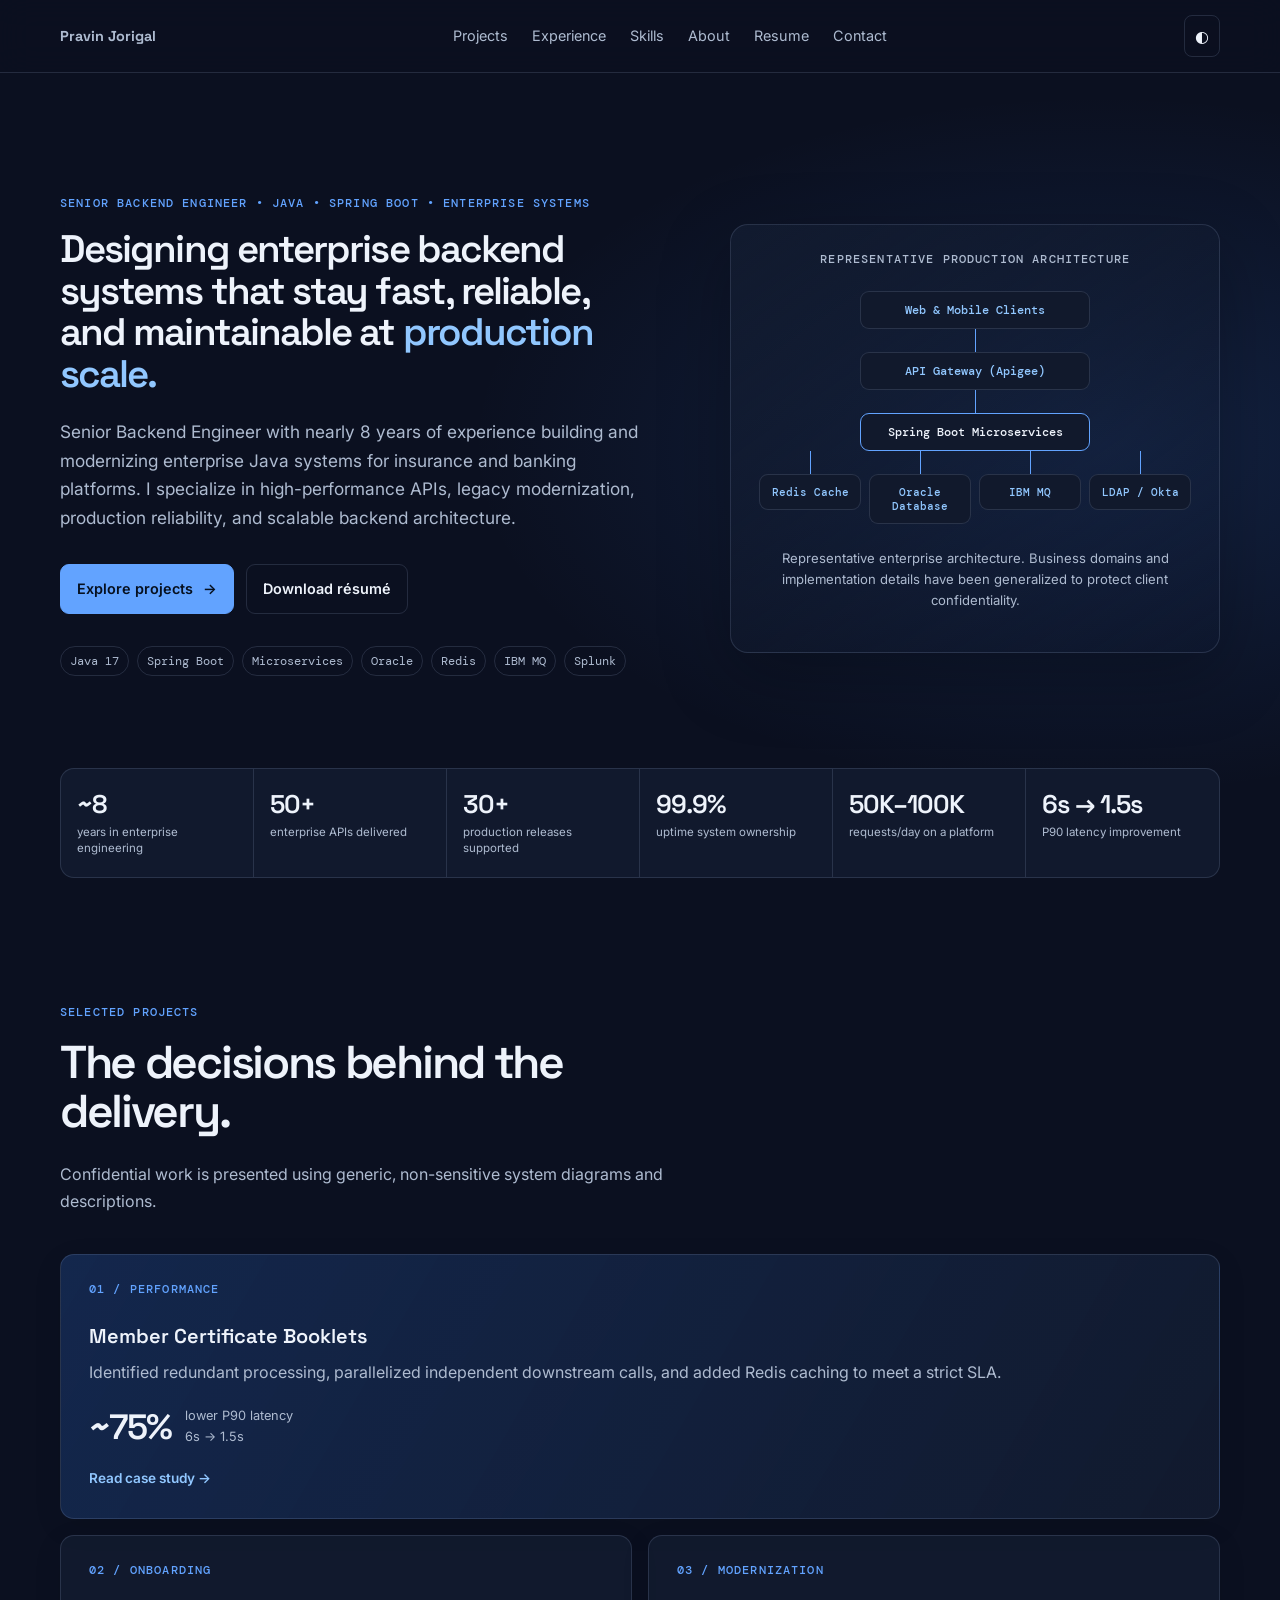
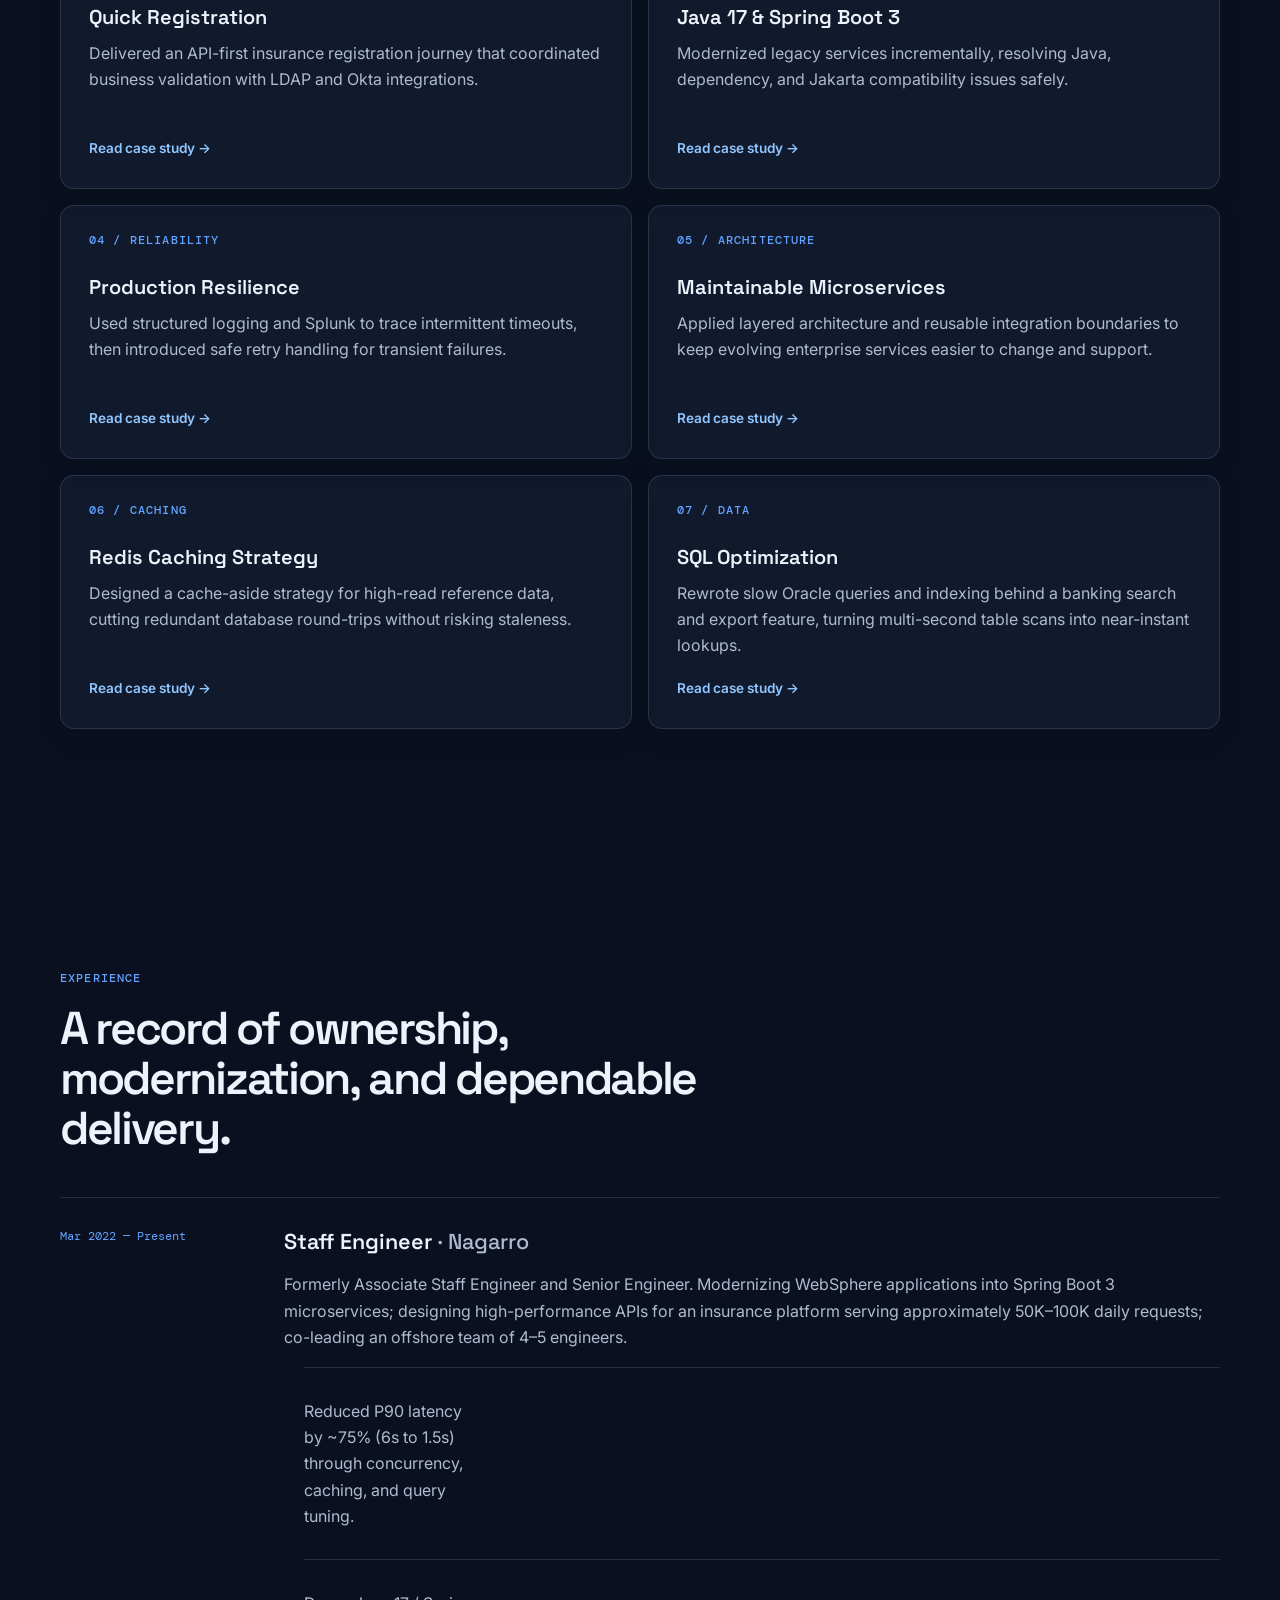
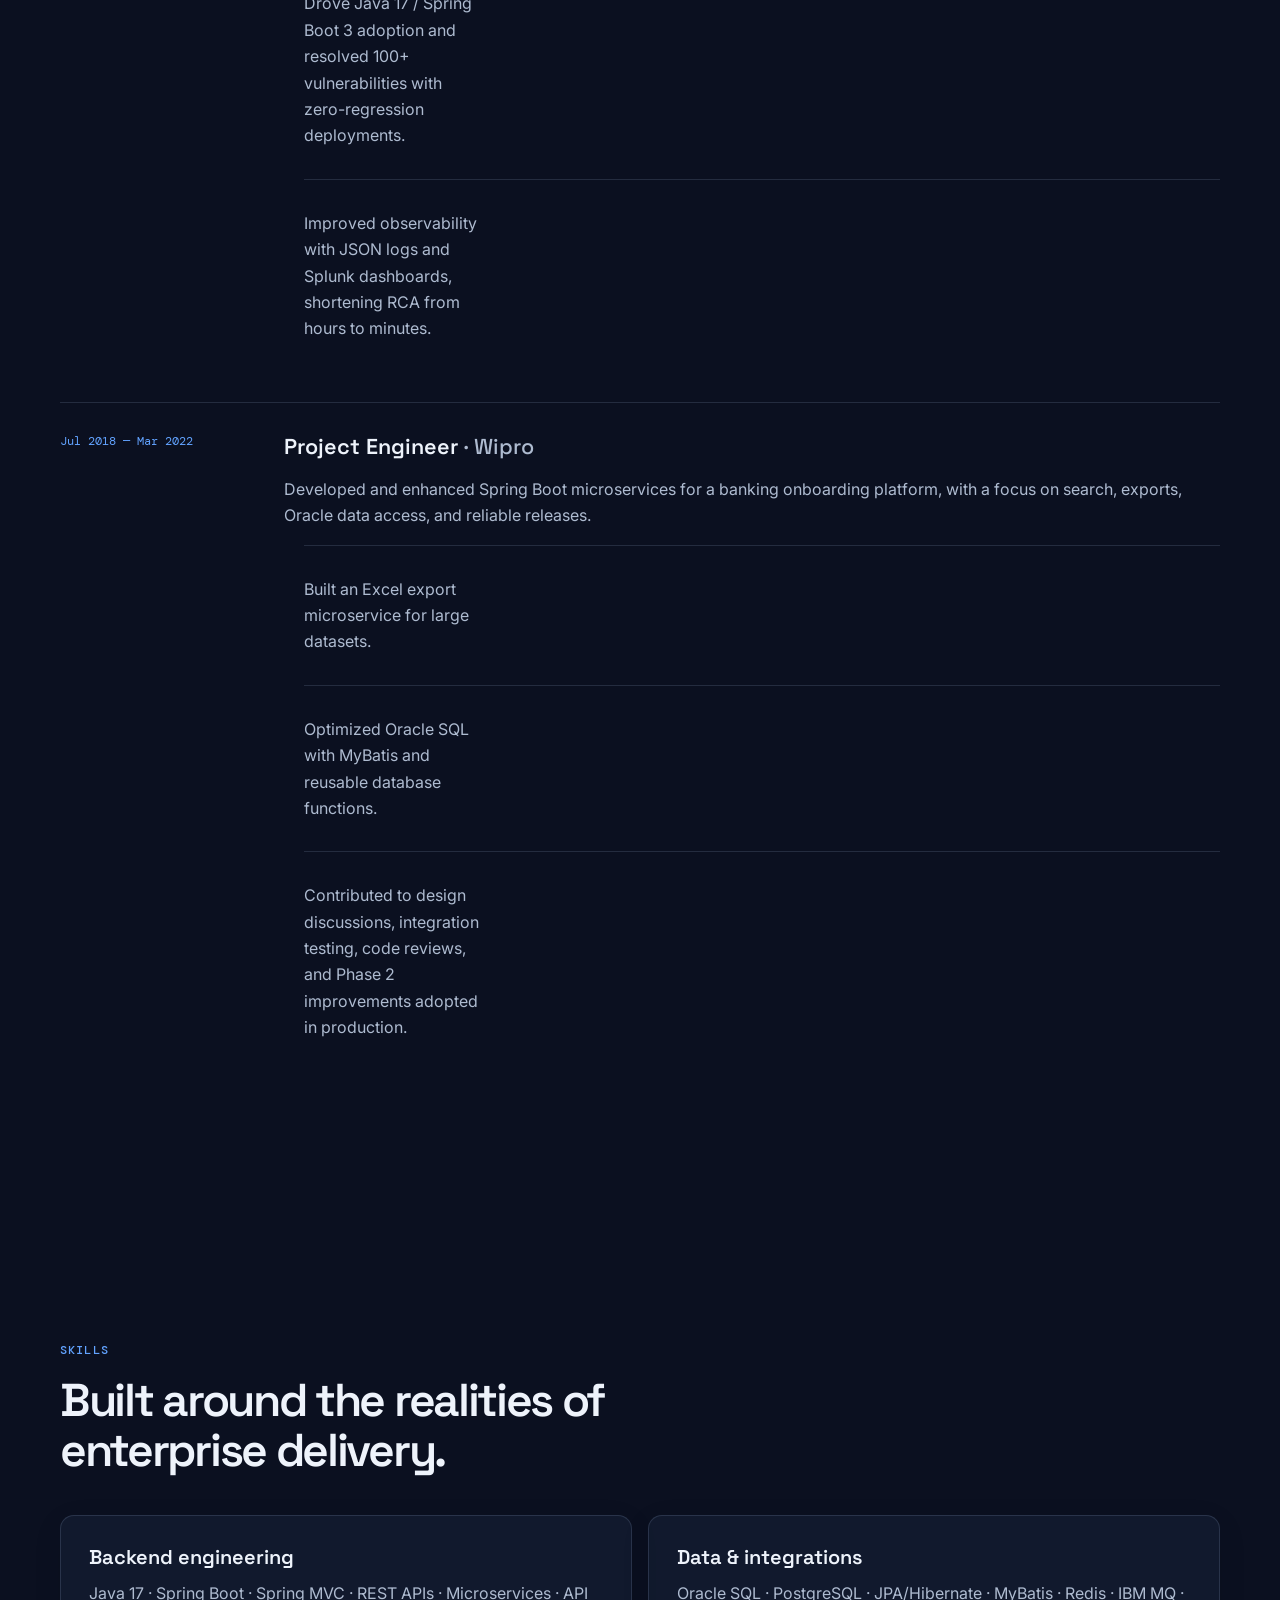
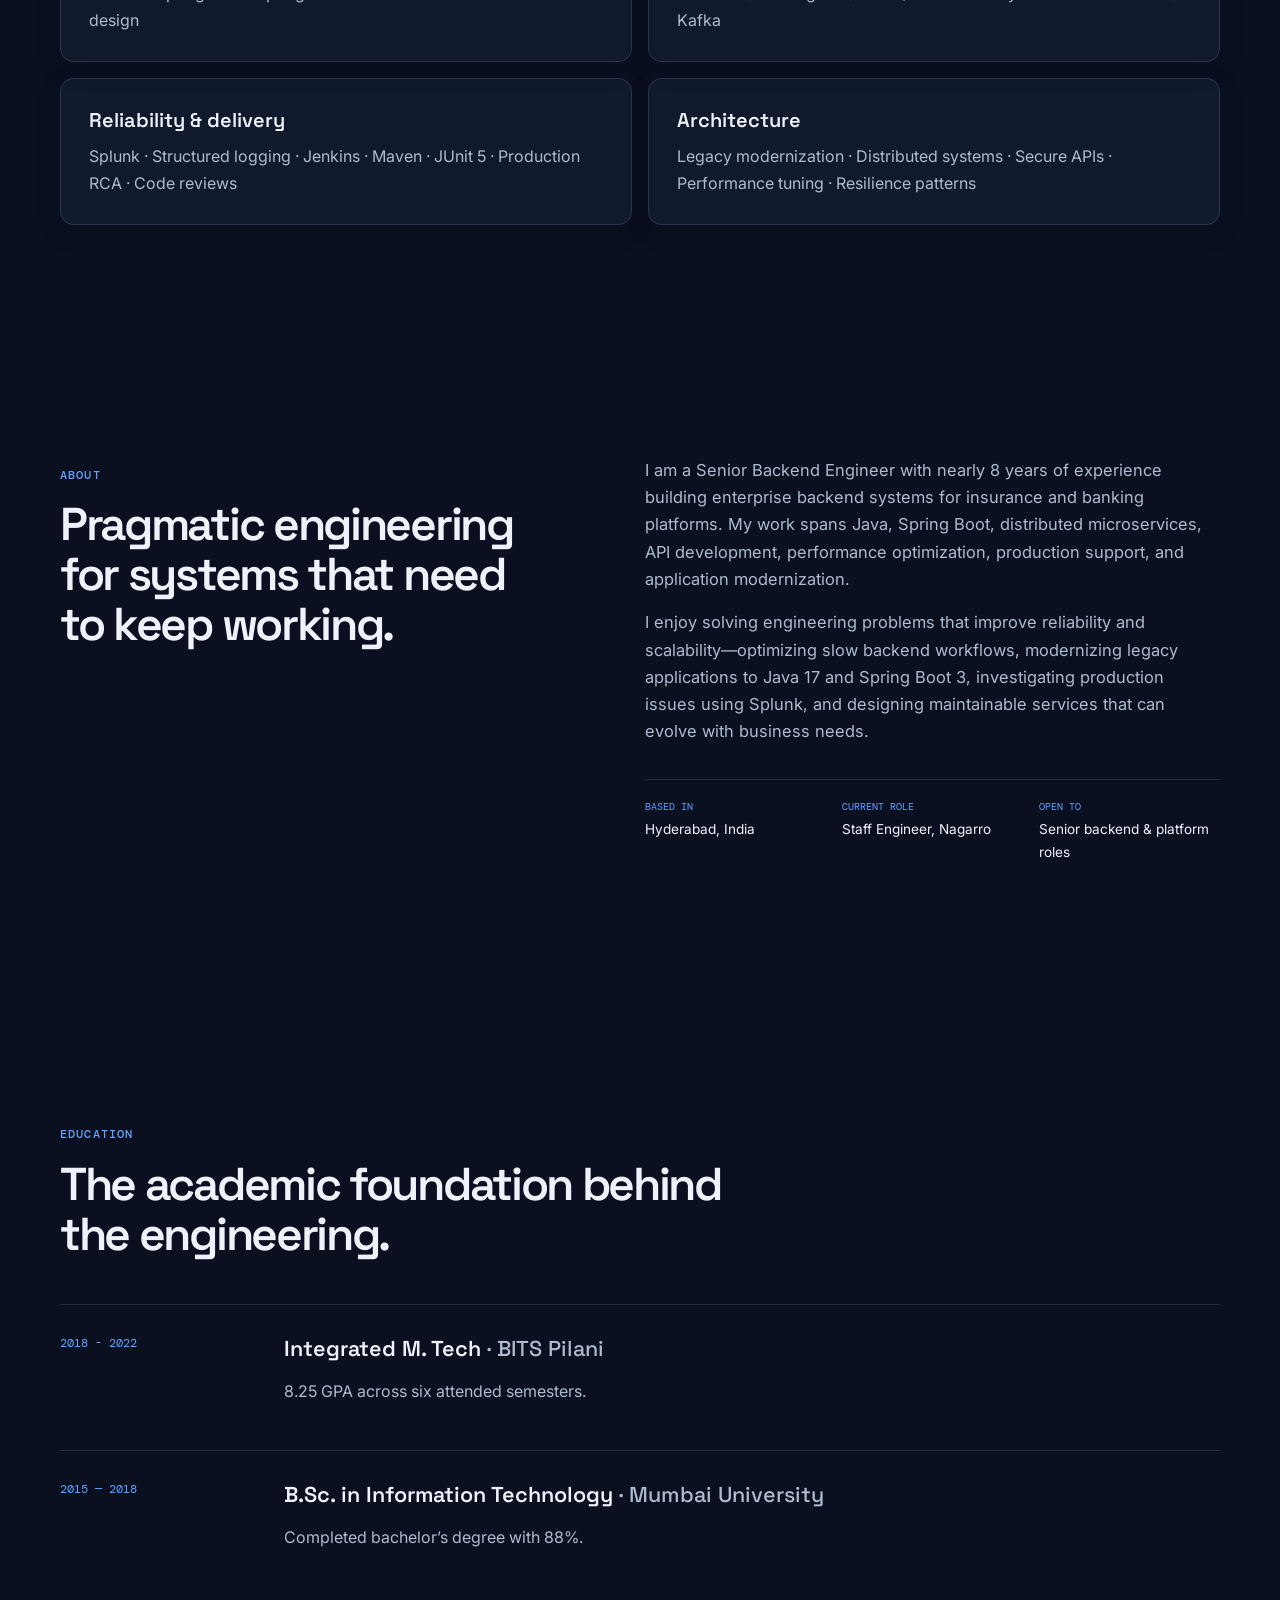
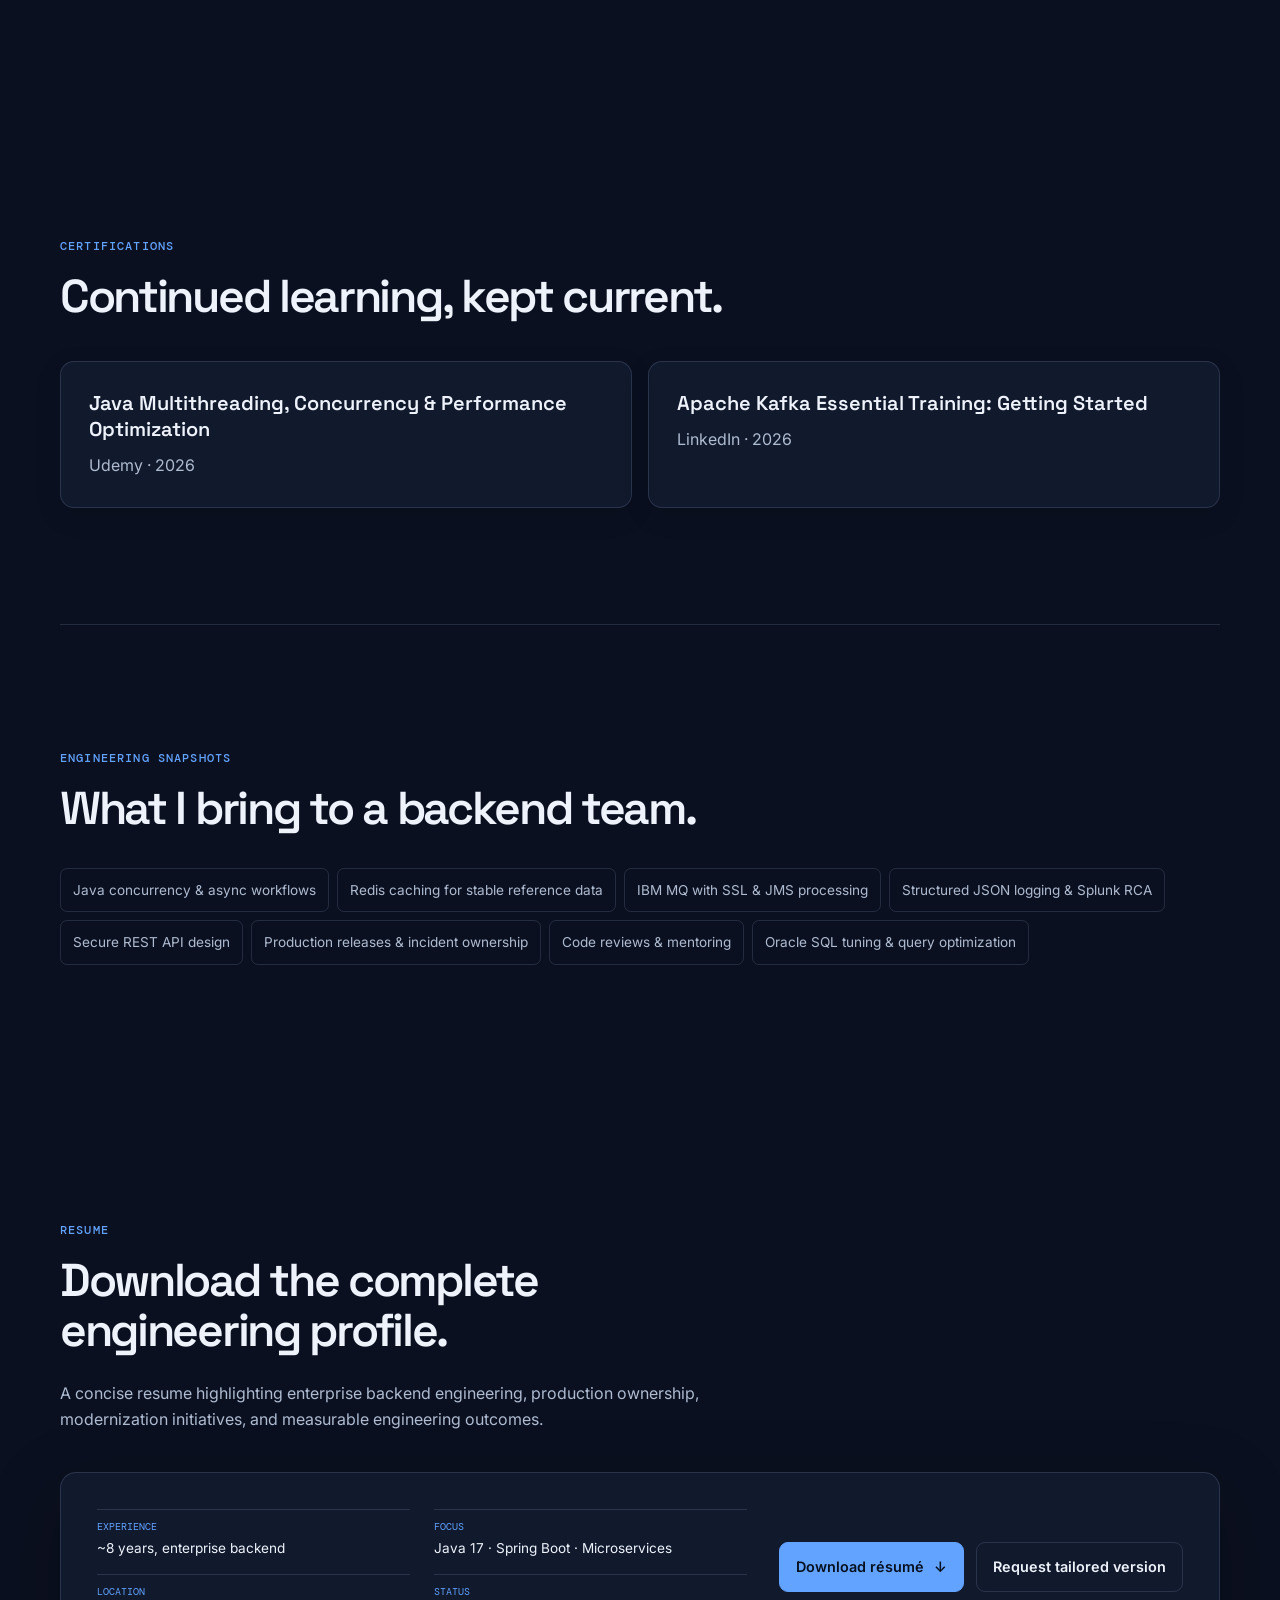
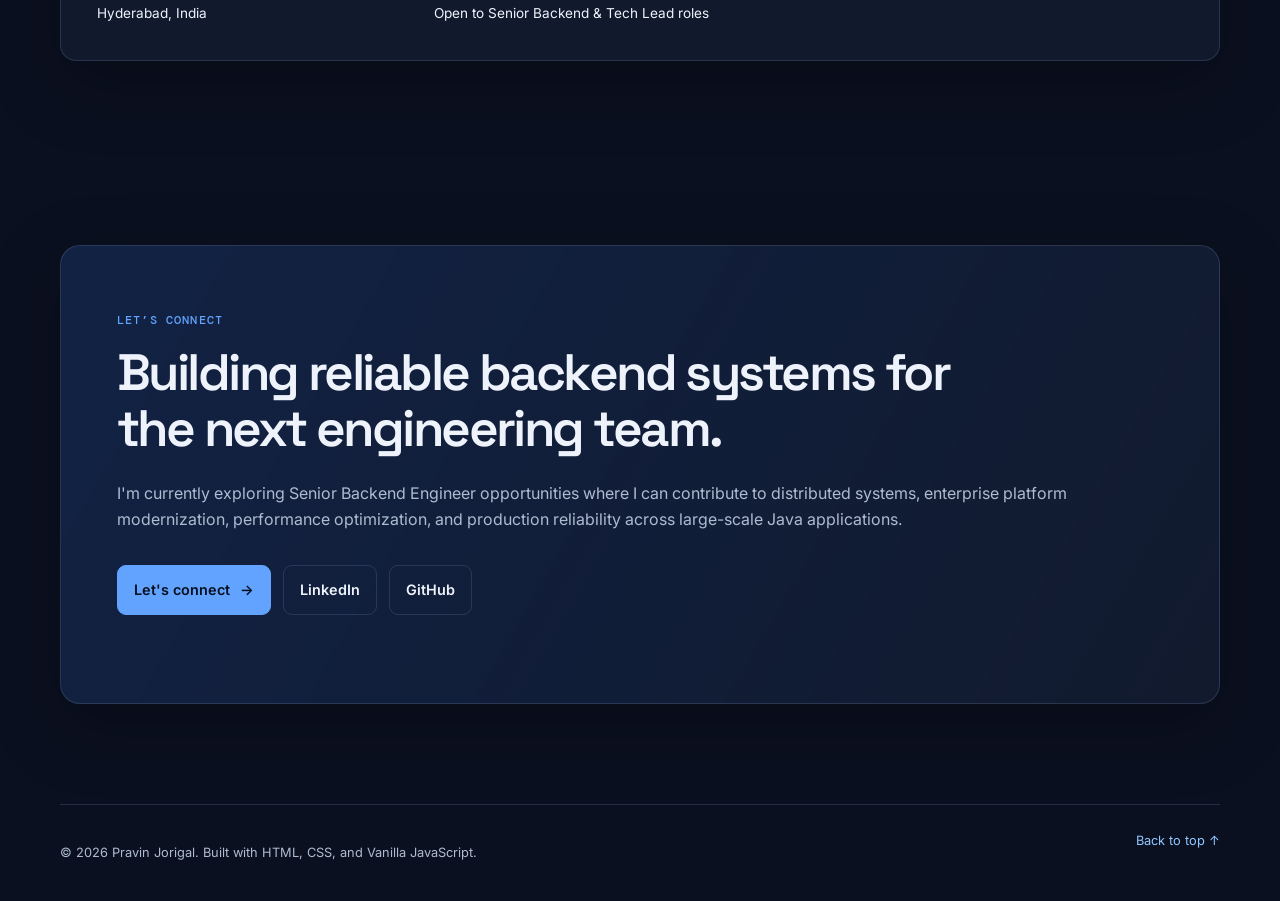
==== index.html @ fb74cbe1 "refactor: strengthen main page content with engineering-focused positioning" ====
<!doctype html>
<html lang="en">
<head>
    <meta charset="utf-8">
    <meta name="viewport" content="width=device-width, initial-scale=1">
    <meta name="description"
          content="Pravin is a Senior Java Backend Engineer building reliable enterprise systems with Java, Spring Boot, and microservices.">
    <meta name="theme-color" content="#0b1020">
    <meta property="og:title" content="Pravin Jorigal | Senior Java Backend Engineer">
    <meta property="og:description"
          content="Enterprise backend engineering, performance optimization, modernization, and production reliability.">
    <meta property="og:type" content="website">
    <title>Pravin Jorigal | Senior Java Backend Engineer</title>
    <link rel="preconnect" href="https://fonts.googleapis.com">
    <link rel="preconnect" href="https://fonts.gstatic.com" crossorigin>
    <link href="https://fonts.googleapis.com/css2?family=DM+Mono:wght@400;500&family=Inter:wght@400;500;600;700&family=Space+Grotesk:wght@500;600;700&display=swap"
          rel="stylesheet">
    <link rel="stylesheet" href="style.css">
</head>
<body>
<a class="skip-link" href="#main">Skip to content</a>
<div class="scroll-progress" aria-hidden="true"></div>
<header class="site-header">
    <nav class="nav shell" aria-label="Primary navigation">
        <a class="wordmark" href="#top" aria-label="Pravin home">Pravin Jorigal</a>
        <button class="menu-toggle" type="button" aria-expanded="false" aria-controls="nav-links">Menu</button>
        <div class="nav-links" id="nav-links">
            <a href="#projects">Projects</a>
            <a href="#experience">Experience</a>
            <a href="#skills">Skills</a>
            <a href="#about">About</a>
            <a href="#resume">Resume</a>
            <a href="#contact">Contact</a>
        </div>
        <button class="theme-toggle" type="button" aria-label="Switch color theme"><span aria-hidden="true">◐</span>
        </button>
    </nav>
</header>

<main id="main">
    <section class="hero shell" id="top">
        <div class="hero-copy reveal">
            <p class="kicker">Senior Backend Engineer • Java • Spring Boot • Enterprise Systems</p>
            <h1>Designing enterprise backend systems that stay fast, reliable, and maintainable at <em>production
                scale.</em></h1>
            <p class="lead">
                Senior Backend Engineer with nearly 8 years of experience building and modernizing enterprise Java
                systems for insurance and banking platforms. I specialize in high-performance APIs, legacy
                modernization, production reliability, and scalable backend architecture.
            </p>
            <div class="actions"><a class="button primary" href="#projects">Explore projects <span>→</span></a><a
                    class="button quiet" id="hero-resume" href="assets/documents/Pravin_Resume.pdf" download>Download
                résumé</a></div>
            <ul class="hero-tags" aria-label="Core technologies">
                <li>Java 17</li>
                <li>Spring Boot</li>
                <li>Microservices</li>
                <li>Oracle</li>
                <li>Redis</li>
                <li>IBM MQ</li>
                <li>Splunk</li>
            </ul>
        </div>
        <div class="system-map reveal" aria-label="Representative enterprise backend architecture">

    <span class="map-label">
        Representative production architecture
    </span>
            <div class="node client">
                Web & Mobile Clients
            </div>
            <i></i>
            <div class="node gateway">
                API Gateway (Apigee)
            </div>
            <i></i>
            <div class="node service">
                Spring Boot Microservices
            </div>
            <div class="branches">
                <div>
                    <i></i>
                    <div class="node small">
                        Redis Cache
                    </div>
                </div>
                <div>
                    <i></i>
                    <div class="node small">
                        Oracle Database
                    </div>
                </div>
                <div>
                    <i></i>
                    <div class="node small">
                        IBM MQ
                    </div>
                </div>
                <div>
                    <i></i>
                    <div class="node small">
                        LDAP / Okta
                    </div>
                </div>
            </div>
            <p class="diagram-note">
                Representative enterprise architecture.
                Business domains and implementation details have been generalized to protect client confidentiality.
            </p>
        </div>
    </section>

    <section class="metrics shell" id="metrics-container" aria-label="Career highlights"></section>

    <section id="projects" class="section shell">
        <div class="section-intro reveal"><p class="kicker">Selected projects</p>
            <h2>The decisions behind the delivery.</h2>
            <p>Confidential work is presented using generic, non-sensitive system diagrams and descriptions.</p></div>
        <div class="case-grid" id="projects-container"></div>
    </section>

    <section id="experience" class="section shell">
        <div class="section-intro reveal"><p class="kicker">Experience</p>
            <h2>A record of ownership, modernization, and dependable delivery.</h2></div>
        <ol class="timeline" id="experience-container"></ol>
    </section>

    <section id="skills" class="section shell">
        <div class="section-intro reveal"><p class="kicker">Skills</p>
            <h2>Built around the realities of enterprise delivery.</h2></div>
        <div class="capability-grid" id="skills-container"></div>
    </section>

    <section id="about" class="section shell two-col">
        <div class="section-intro reveal"><p class="kicker">About</p>
            <h2>Pragmatic engineering for systems that need to keep working.</h2></div>
        <div class="prose reveal">
            <p>
                I am a Senior Backend Engineer with nearly 8 years of experience building enterprise backend systems for insurance and banking platforms. My work spans Java, Spring Boot, distributed microservices, API development, performance optimization, production support, and application modernization.
            </p>
            <p>
                I enjoy solving engineering problems that improve reliability and scalability—optimizing slow backend workflows, modernizing legacy applications to Java 17 and Spring Boot 3, investigating production issues using Splunk, and designing maintainable services that can evolve with business needs.
            </p>
            <dl class="facts">
                <div>
                    <dt>Based in</dt>
                    <dd>Hyderabad, India</dd>
                </div>
                <div>
                    <dt>Current role</dt>
                    <dd>Staff Engineer, Nagarro</dd>
                </div>
                <div>
                    <dt>Open to</dt>
                    <dd>Senior backend &amp; platform roles</dd>
                </div>
            </dl>
        </div>
    </section>

    <section id="education" class="section shell">
        <div class="section-intro reveal"><p class="kicker">Education</p>
            <h2>The academic foundation behind the engineering.</h2></div>
        <ol class="timeline" id="education-container"></ol>
    </section>

    <section id="certifications" class="section shell">
        <div class="section-intro reveal"><p class="kicker">Certifications</p>
            <h2>Continued learning, kept current.</h2></div>
        <div class="capability-grid" id="certifications-container"></div>
    </section>

    <section class="section shell snapshots">
        <div class="section-intro reveal"><p class="kicker">Engineering snapshots</p>
            <h2>What I bring to a backend team.</h2></div>
        <ul class="snapshot-list reveal" id="snapshots-container"></ul>
    </section>

    <section id="resume" class="section shell resume-section">
        <div class="section-intro reveal">
            <p class="kicker">Resume</p>
            <h2>
                Download the complete engineering profile.
            </h2>
            <p>
                A concise resume highlighting enterprise backend engineering,
                production ownership, modernization initiatives, and measurable
                engineering outcomes.
            </p>
        </div>
        <div class="resume-card reveal">
            <dl class="resume-summary" id="resume-summary"></dl>
            <div class="actions"><a class="button primary" id="resume-download"
                                    href="assets/documents/Pravin_Resume.pdf" download>Download résumé
                <span>↓</span></a>
                <a class="button quiet"
                                     href="mailto:jorigalpravin@gmail.com?subject=Resume%20Request">
                Request tailored version
            </a>
            </div>
        </div>
    </section>

    <section id="contact" class="contact shell reveal"><p class="kicker">Let’s connect</p>
        <h2>
            Building reliable backend systems for the next engineering team.
        </h2>
        <p>
            I'm currently exploring Senior Backend Engineer opportunities where I can contribute to distributed systems, enterprise platform modernization, performance optimization, and production reliability across large-scale Java applications.
        </p>
        <div class="actions" id="social-container"><a class="button primary placeholder-email"
                                                      id="contact-email"
                                                      href="mailto:jorigalpravin@gmail.com?subject=Senior%20Backend%20Engineer%20Opportunity">
            Let's connect <span>→</span>
        </a><a class="button quiet placeholder-linkedin" id="contact-linkedin"
               href="https://linkedin.com/in/pravinjorigal">LinkedIn</a><a
                class="button quiet placeholder-github" id="contact-github" href="https://github.com/pravinjorigal">GitHub</a>
        </div>
    </section>
</main>
<footer class="footer shell"><p>© <span class="year"></span> Pravin Jorigal. Built with HTML, CSS, and Vanilla
    JavaScript.</p><a href="#top">Back to top ↑</a></footer>
<script src="script.js"></script>
</body>
</html>
---- style.css ----
:root {
    --bg: #0b1020;
    --surface: #11192c;
    --card: rgba(20, 30, 51, .72);
    --text: #eef3fb;
    --muted: #aebbd0;
    --line: rgba(181, 203, 239, .15);
    --accent: #62a3ff;
    --accent-2: #91c7ff;
    --shadow: 0 22px 70px rgba(0, 0, 0, .26);
}

html[data-theme="light"] {
    --bg: #f6f8fc;
    --surface: #fff;
    --card: rgba(255, 255, 255, .76);
    --text: #131b2c;
    --muted: #54627a;
    --line: rgba(26, 47, 84, .14);
    --accent: #1769d6;
    --accent-2: #0a55b7;
    --shadow: 0 22px 70px rgba(19, 38, 74, .12);
}

* {
    box-sizing: border-box;
}

html {
    scroll-behavior: smooth;
}

body {
    margin: 0;
    background: radial-gradient(900px 500px at 86% 5%, rgba(59, 130, 246, .16), transparent 70%), var(--bg);
    color: var(--text);
    font: 400 16px/1.65 Inter, system-ui, sans-serif;
}

.shell {
    width: min(1160px, calc(100% - 48px));
    margin-inline: auto;
}

.skip-link {
    position: absolute;
    left: -999px;
    z-index: 50;
    background: var(--text);
    color: var(--bg);
    padding: 10px;
}

.skip-link:focus {
    left: 16px;
    top: 16px;
}

.scroll-progress {
    position: fixed;
    inset: 0 auto auto 0;
    width: var(--progress, 0%);
    height: 3px;
    z-index: 20;
    background: var(--accent);
}

.site-header {
    position: sticky;
    top: 0;
    z-index: 10;
    backdrop-filter: blur(16px);
    border-bottom: 1px solid var(--line);
    background: color-mix(in srgb, var(--bg) 82%, transparent);
}

.nav {
    min-height: 72px;
    display: flex;
    align-items: center;
    justify-content: space-between;
    gap: 24px;
}

.wordmark {
    color: var(--text);
    font: 700 1.6rem/1 "Space Grotesk";
    text-decoration: none;
}

.wordmark span, .kicker {
    color: var(--accent);
}

.nav-links {
    display: flex;
    align-items: center;
    gap: 24px;
}

.nav a {
    color: var(--muted);
    font-size: .9rem;
    text-decoration: none;
}

.nav a:hover, .footer a, .case-card a {
    color: var(--accent-2);
}

button {
    font: inherit;
}

.theme-toggle, .menu-toggle {
    padding: 7px 10px;
    border: 1px solid var(--line);
    border-radius: 8px;
    background: transparent;
    color: var(--text);
    cursor: pointer;
}

.menu-toggle {
    display: none;
}

.hero {
    display: grid;
    grid-template-columns:1.1fr .9fr;
    align-items: center;
    gap: 72px;
    padding: 112px 0 76px;
}

.kicker, .case-number, .map-label {
    font: 500 .72rem/1.2 "DM Mono", monospace;
    letter-spacing: .1em;
    text-transform: uppercase;
}

h1, h2, h3 {
    color: var(--text);
}

.hero h1,
.section-intro h2,
.contact h2 {
    margin: 18px 0 24px;
    font-family: "Space Grotesk", sans-serif;
    font-weight: 600;
    font-size: clamp(2.4rem, 2vw, 4.2rem);
    line-height: 1.08;
    letter-spacing: -0.05em;
}

.hero h1 em {
    color: var(--accent-2);
    font-style: normal;
}

.lead {
    max-width: 640px;
    color: var(--muted);
    font-size: 1.08rem;
}

.actions {
    display: flex;
    flex-wrap: wrap;
    gap: 12px;
    margin: 32px 0;
}

.button {
    display: inline-flex;
    align-items: center;
    gap: 10px;
    padding: 12px 16px;
    border: 1px solid var(--line);
    border-radius: 9px;
    color: var(--text);
    font-size: .9rem;
    font-weight: 600;
    text-decoration: none;
    transition: .2s;
}

.button:hover {
    border-color: var(--accent);
    transform: translateY(-2px);
}

.primary {
    border-color: var(--accent);
    background: var(--accent);
    color: #06101f;
}

.primary:hover {
    background: var(--accent-2);
}

.hero-tags, .snapshot-list {
    display: flex;
    flex-wrap: wrap;
    gap: 8px;
    padding: 0;
    list-style: none;
}

.hero-tags li {
    padding: 6px 9px;
    border: 1px solid var(--line);
    border-radius: 999px;
    color: var(--muted);
    font: .75rem "DM Mono";
}

.system-map {
    padding: 28px;
    border: 1px solid var(--line);
    border-radius: 18px;
    background: linear-gradient(145deg, var(--card), transparent);
    box-shadow: var(--shadow);
    text-align: center;
}

.map-label {
    display: block;
    margin-bottom: 24px;
    color: var(--muted);
}

.node {
    width: min(230px, 90%);
    margin: auto;
    padding: 10px;
    border: 1px solid var(--line);
    border-radius: 9px;
    background: var(--surface);
    color: var(--accent-2);
    font: 500 .78rem "DM Mono";
}

.node.service {
    border-color: var(--accent);
    color: var(--text);
}

.system-map > i, .branches i {
    display: block;
    width: 1px;
    height: 23px;
    margin: auto;
    background: var(--accent);
}


.diagram-note {
    margin-top: 24px;
    font-size: .82rem;
    line-height: 1.6;
    color: var(--muted);
    text-align: center;
}

.branches {
    display: flex;
    justify-content: center;
    gap: 8px;
}

.branches > div {
    flex: 1;
}

.small {
    width: 100%;
    font-size: .67rem;
}

.metrics {
    display: grid;
    grid-template-columns:repeat(6, 1fr);
    border: 1px solid var(--line);
    border-radius: 14px;
    background: var(--card);
}

.metric {
    padding: 21px 16px;
    border-right: 1px solid var(--line);
}

.metric:last-child {
    border: 0;
}

.metric strong {
    display: block;
    font: 600 clamp(1.2rem, 2vw, 1.8rem)/1.1 "Space Grotesk";
    letter-spacing: -.04em;
}

.metric span {
    display: block;
    margin-top: 6px;
    color: var(--muted);
    font-size: .72rem;
    line-height: 1.4;
}

.section {
    padding: 116px 0;
}

.two-col {
    display: grid;
    grid-template-columns:.9fr 1.1fr;
    gap: 9vw;
}

.section-intro {
    max-width: 680px;
}

.section-intro h2 {
    font-size: clamp(2rem, 3.6vw, 3.4rem);
}

.section-intro > p:not(.kicker), .prose {
    color: var(--muted);
}

.prose {
    font-size: 1.03rem;
}

.prose p:first-child {
    margin-top: 0;
}

.facts {
    display: grid;
    grid-template-columns:repeat(3, 1fr);
    gap: 16px;
    margin-top: 34px;
    padding-top: 20px;
    border-top: 1px solid var(--line);
}

.facts dt {
    color: var(--accent);
    font: .65rem "DM Mono";
    text-transform: uppercase;
}

.facts dd {
    margin: 5px 0;
    color: var(--text);
    font-size: .85rem;
}

.capability-grid, .case-grid {
    display: grid;
    grid-template-columns:repeat(2, 1fr);
    gap: 16px;
    margin-top: 40px;
}

.capability, .case-card {
    padding: 28px;
    border: 1px solid var(--line);
    border-radius: 14px;
    background: var(--card);
    box-shadow: 0 8px 30px rgba(0, 0, 0, .08);
}

.capability h3, .case-card h3 {
    margin: 0 0 10px;
    font: 600 1.25rem "Space Grotesk";
}

.capability p, .case-card p {
    margin: 0;
    color: var(--muted);
}

.timeline {
    margin: 44px 0 0;
    padding: 0;
    list-style: none;
}

.timeline li {
    display: grid;
    grid-template-columns:180px 1fr;
    gap: 44px;
    padding: 30px 0;
    border-top: 1px solid var(--line);
}

.period {
    margin: 0;
    color: var(--accent);
    font: .75rem "DM Mono";
}

.timeline h3 {
    margin: 0;
    font: 600 1.35rem "Space Grotesk";
}

.timeline h3 span {
    color: var(--muted);
    font-weight: 500;
}

.timeline li p:not(.period), .timeline ul {
    color: var(--muted);
}

.timeline ul, .case-content ul {
    padding-left: 20px;
}

.case-card {
    display: flex;
    min-height: 254px;
    flex-direction: column;
    align-items: flex-start;
    transition: .25s;
}

.case-card:hover {
    border-color: var(--accent);
    transform: translateY(-4px);
}

.case-card.featured {
    grid-column: span 2;
    background: linear-gradient(120deg, rgba(47, 113, 220, .24), var(--card));
}

.case-number {
    margin-bottom: 26px !important;
    color: var(--accent) !important;
}

.case-card a {
    margin-top: auto;
    font-size: .85rem;
    font-weight: 600;
    text-decoration: none;
}

.impact {
    display: flex;
    align-items: center;
    gap: 14px;
    margin: 20px 0;
}

.impact b {
    font: 600 2.2rem/1 "Space Grotesk";
    letter-spacing: -.06em;
}

.impact span {
    color: var(--muted);
    font-size: .8rem;
}

.snapshots {
    border-top: 1px solid var(--line);
}

.snapshot-list {
    margin-top: 34px;
}

.snapshot-list li {
    padding: 10px 12px;
    border: 1px solid var(--line);
    border-radius: 7px;
    color: var(--muted);
    font-size: .85rem;
}

.explore {
    padding-top: 70px;
}

.explore > div {
    padding-left: 24px;
    border-left: 3px solid var(--accent);
}

.explore p:not(.kicker) {
    color: var(--muted);
}

.contact {
    margin: 68px auto 100px;
    padding: 56px;
    border: 1px solid var(--line);
    border-radius: 20px;
    background: linear-gradient(120deg, rgba(48, 115, 224, .19), var(--card));
    box-shadow: var(--shadow);
}

.contact h2 {
    max-width: 900px;
    font-size: clamp(2rem, 4vw, 3.5rem);
}

.contact > p:not(.kicker), .contact small {
    color: var(--muted);
}

.contact small {
    display: block;
}

.footer {
    display: flex;
    justify-content: space-between;
    gap: 24px;
    padding: 25px 0;
    border-top: 1px solid var(--line);
    color: var(--muted);
    font-size: .8rem;
}

.footer a {
    text-decoration: none;
}

.case-page {
    padding: 82px 0 30px;
}

.case-hero {
    max-width: 900px;
    padding-bottom: 58px;
}

.case-hero h1 {
    margin: 18px 0;
    font: 600 clamp(2.6rem, 6vw, 5.6rem)/1.02 "Space Grotesk";
    letter-spacing: -.06em;
}

.case-meta {
    display: flex;
    flex-wrap: wrap;
    gap: 8px;
    margin-top: 28px;
}

.case-meta span {
    padding: 6px 9px;
    border: 1px solid var(--line);
    border-radius: 999px;
    color: var(--muted);
    font: .72rem "DM Mono";
}

.case-content {
    display: grid;
    grid-template-columns:250px minmax(0, 760px);
    gap: 75px;
    padding-top: 42px;
    border-top: 1px solid var(--line);
}

.case-content aside {
    position: sticky;
    top: 100px;
    height: max-content;
}

.case-content dl {
    margin: 18px 0;
}

.case-content dt {
    margin-top: 18px;
    color: var(--accent);
    font: .65rem "DM Mono";
    text-transform: uppercase;
}

.case-content dd {
    margin: 4px 0;
    color: var(--muted);
    font-size: .87rem;
    line-height: 1.55;
}

.case-content h2 {
    margin: 44px 0 12px;
    font: 600 1.65rem "Space Grotesk";
    letter-spacing: -.035em;
}

.case-content h2:first-child {
    margin-top: 0;
}

.case-content p, .case-content li {
    color: var(--muted);
}

.case-content code {
    color: var(--accent-2);
    font: 500 .88em "DM Mono";
}

.result {
    display: flex;
    align-items: center;
    gap: 18px;
    padding: 18px;
    border: 1px solid var(--line);
    border-radius: 12px;
    background: var(--card);
}

.result b {
    color: var(--accent-2);
    font: 600 2.1rem/1 "Space Grotesk";
}

.result p {
    margin: 0;
    font-size: .86rem;
}

.result strong {
    color: var(--text);
}

.resume-card {
    display: grid;
    grid-template-columns:1fr auto;
    align-items: center;
    gap: 32px;
    margin-top: 40px;
    padding: 36px;
    border: 1px solid var(--line);
    border-radius: 16px;
    background: var(--card);
    box-shadow: var(--shadow);
}

.resume-summary {
    display: grid;
    grid-template-columns:repeat(2, 1fr);
    gap: 14px 24px;
    margin: 0;
    padding: 0;
}

.resume-summary div {
    padding-top: 10px;
    border-top: 1px solid var(--line);
}

.resume-summary dt {
    color: var(--accent);
    font: .65rem "DM Mono";
    text-transform: uppercase;
}

.resume-summary dd {
    margin: 4px 0 0;
    color: var(--text);
    font-size: .85rem;
}

.cert-empty {
    grid-column: 1/-1;
    padding: 26px;
    border: 1px dashed var(--line);
    border-radius: 14px;
    color: var(--muted);
    font-size: .88rem;
}

@media (max-width: 850px) {
    .resume-card {
        grid-template-columns:1fr;
    }

    .resume-card .actions {
        margin: 0;
    }
}

.reveal {
    opacity: 0;
    transform: translateY(14px);
    transition: opacity .55s ease, transform .55s ease;
}

.reveal.visible {
    opacity: 1;
    transform: none;
}

@media (max-width: 850px) {
    .hero, .two-col {
        grid-template-columns:1fr;
        gap: 42px;
    }

    .hero {
        padding-top: 76px;
    }

    .metrics {
        grid-template-columns:repeat(3, 1fr);
    }

    .metric:nth-child(3) {
        border-right: 0;
    }

    .metric:nth-child(-n+3) {
        border-bottom: 1px solid var(--line);
    }

    .timeline li, .case-content {
        grid-template-columns:1fr;
        gap: 24px;
    }

    .facts {
        grid-template-columns:1fr;
    }

    .system-map {
        max-width: 470px;
    }

    .section {
        padding: 80px 0;
    }

    .case-content aside {
        position: static;
    }

    .case-hero {
        padding-bottom: 42px;
    }
}

@media (max-width: 620px) {
    .shell {
        width: min(100% - 32px, 1160px);
    }

    .nav {
        min-height: 62px;
    }

    .menu-toggle {
        display: block;
    }

    .nav-links {
        display: none;
        position: absolute;
        top: 58px;
        right: 16px;
        left: 16px;
        flex-direction: column;
        align-items: stretch;
        padding: 14px;
        border: 1px solid var(--line);
        border-radius: 10px;
        background: var(--surface);
    }

    .nav-links.open {
        display: flex;
    }

    .nav-links a {
        padding: 7px;
    }

    .metrics, .capability-grid, .case-grid {
        grid-template-columns:1fr;
    }

    .metric, .metric:nth-child(3) {
        border-right: 0;
        border-bottom: 1px solid var(--line);
    }

    .metric:last-child {
        border-bottom: 0;
    }

    .case-card.featured {
        grid-column: auto;
    }

    .hero h1 {
        font-size: 2.7rem;
    }

    .section {
        padding: 68px 0;
    }

    .contact {
        margin-bottom: 68px;
        padding: 30px 22px;
    }

    .footer {
        flex-direction: column;
        gap: 4px;
    }

    .actions {
        margin: 25px 0;
    }

    .button {
        justify-content: center;
        width: 100%;
    }
}
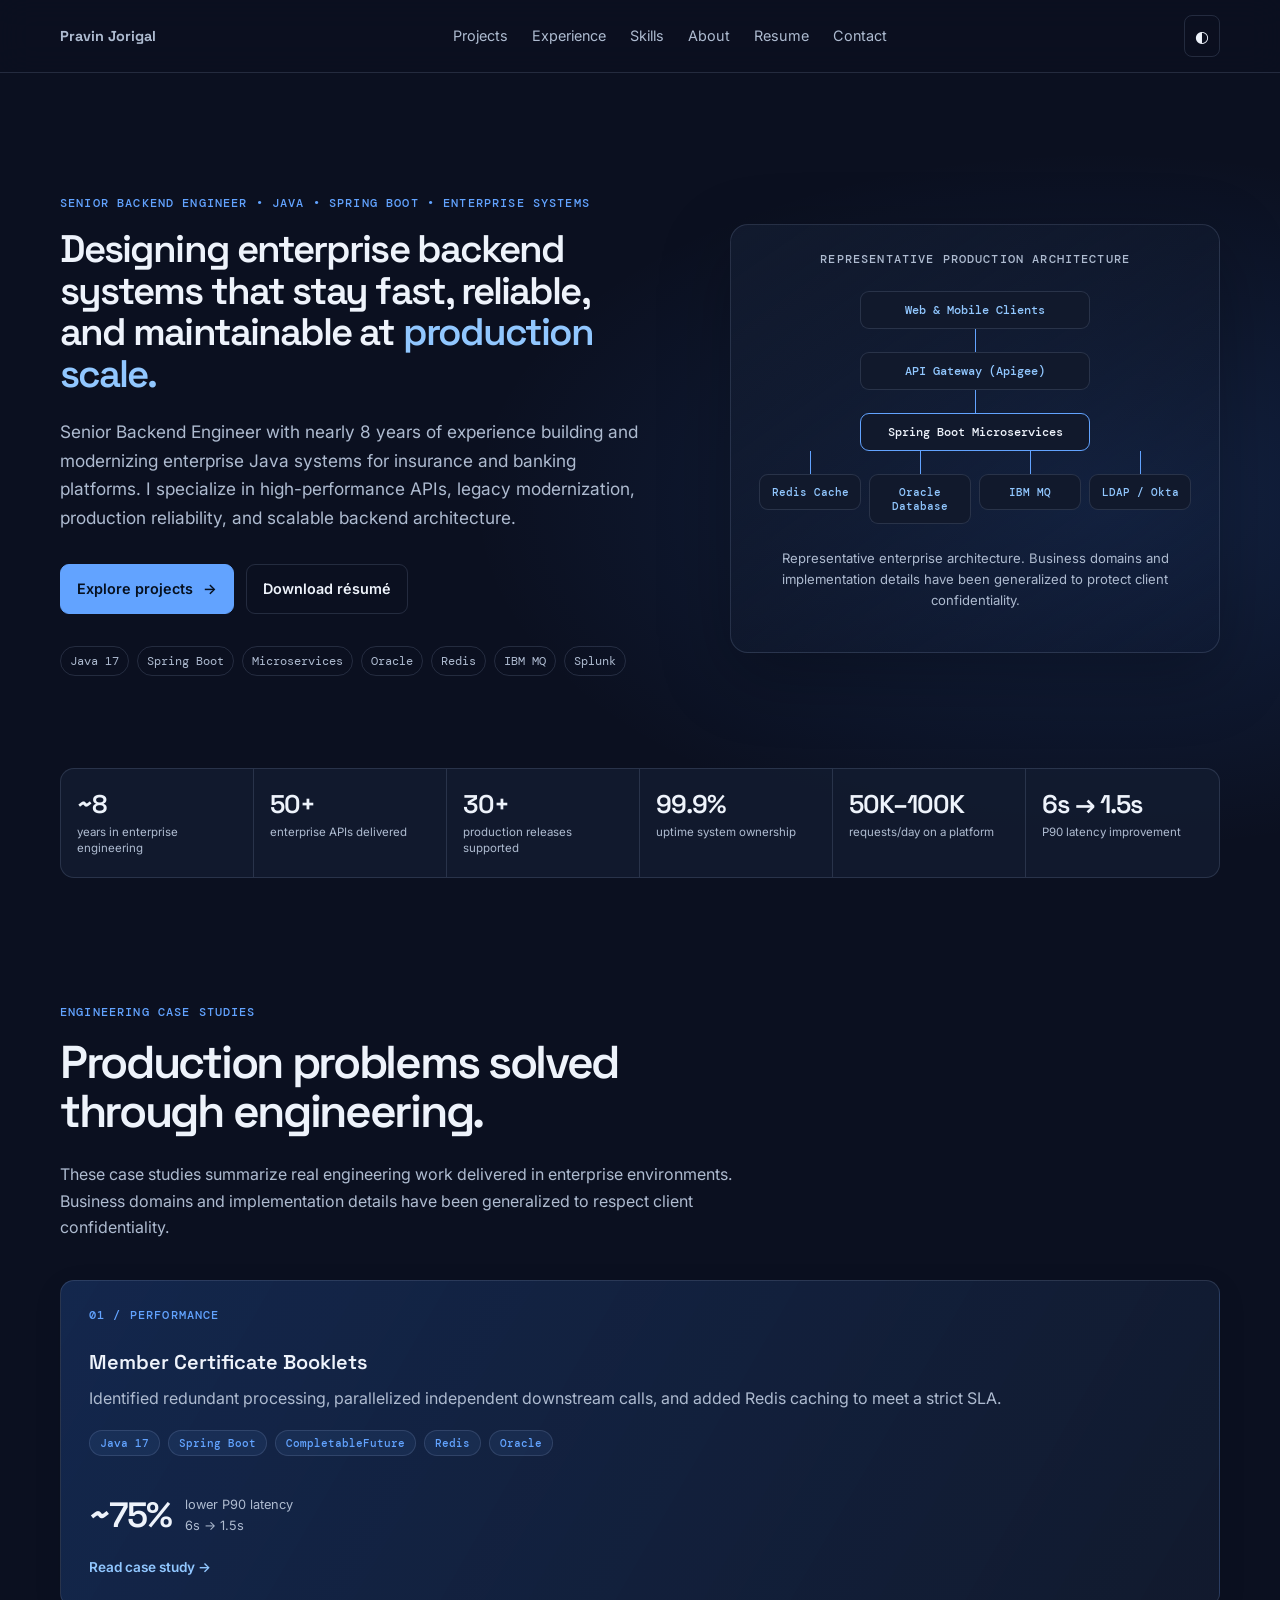
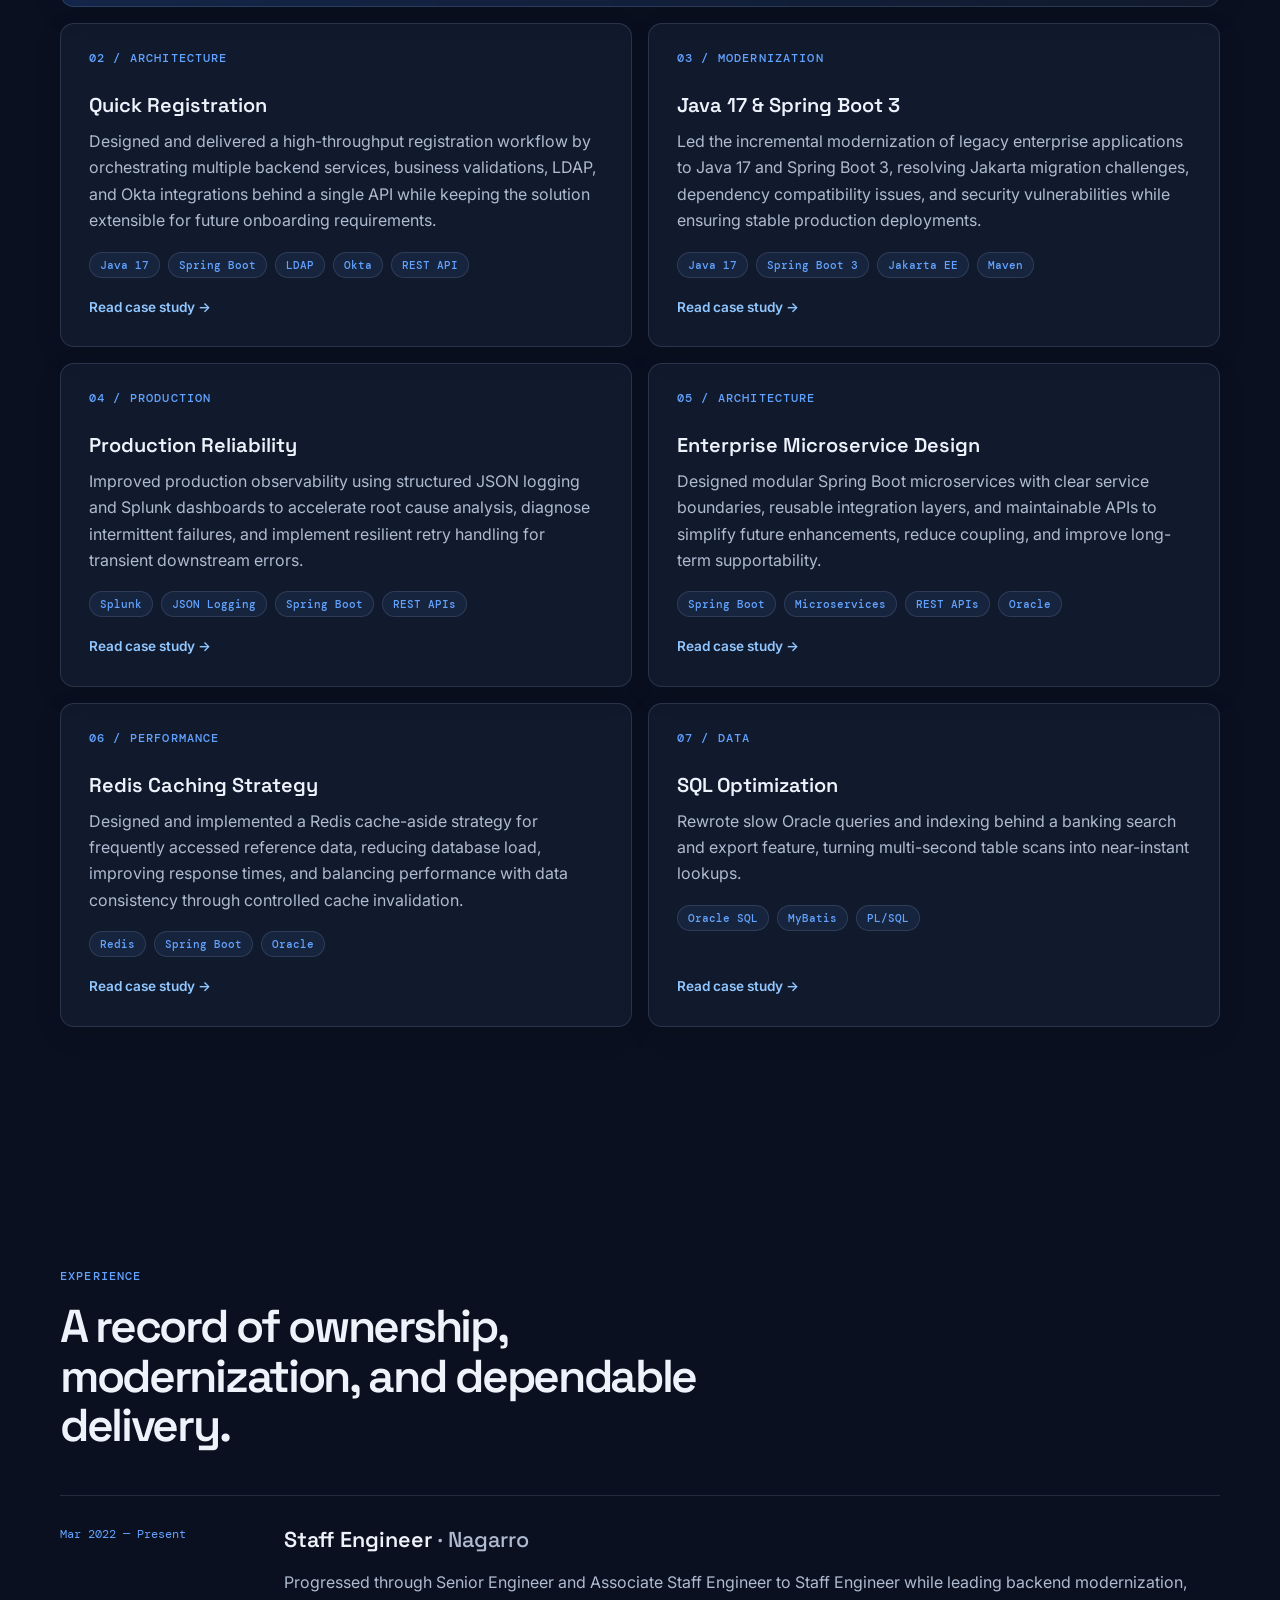
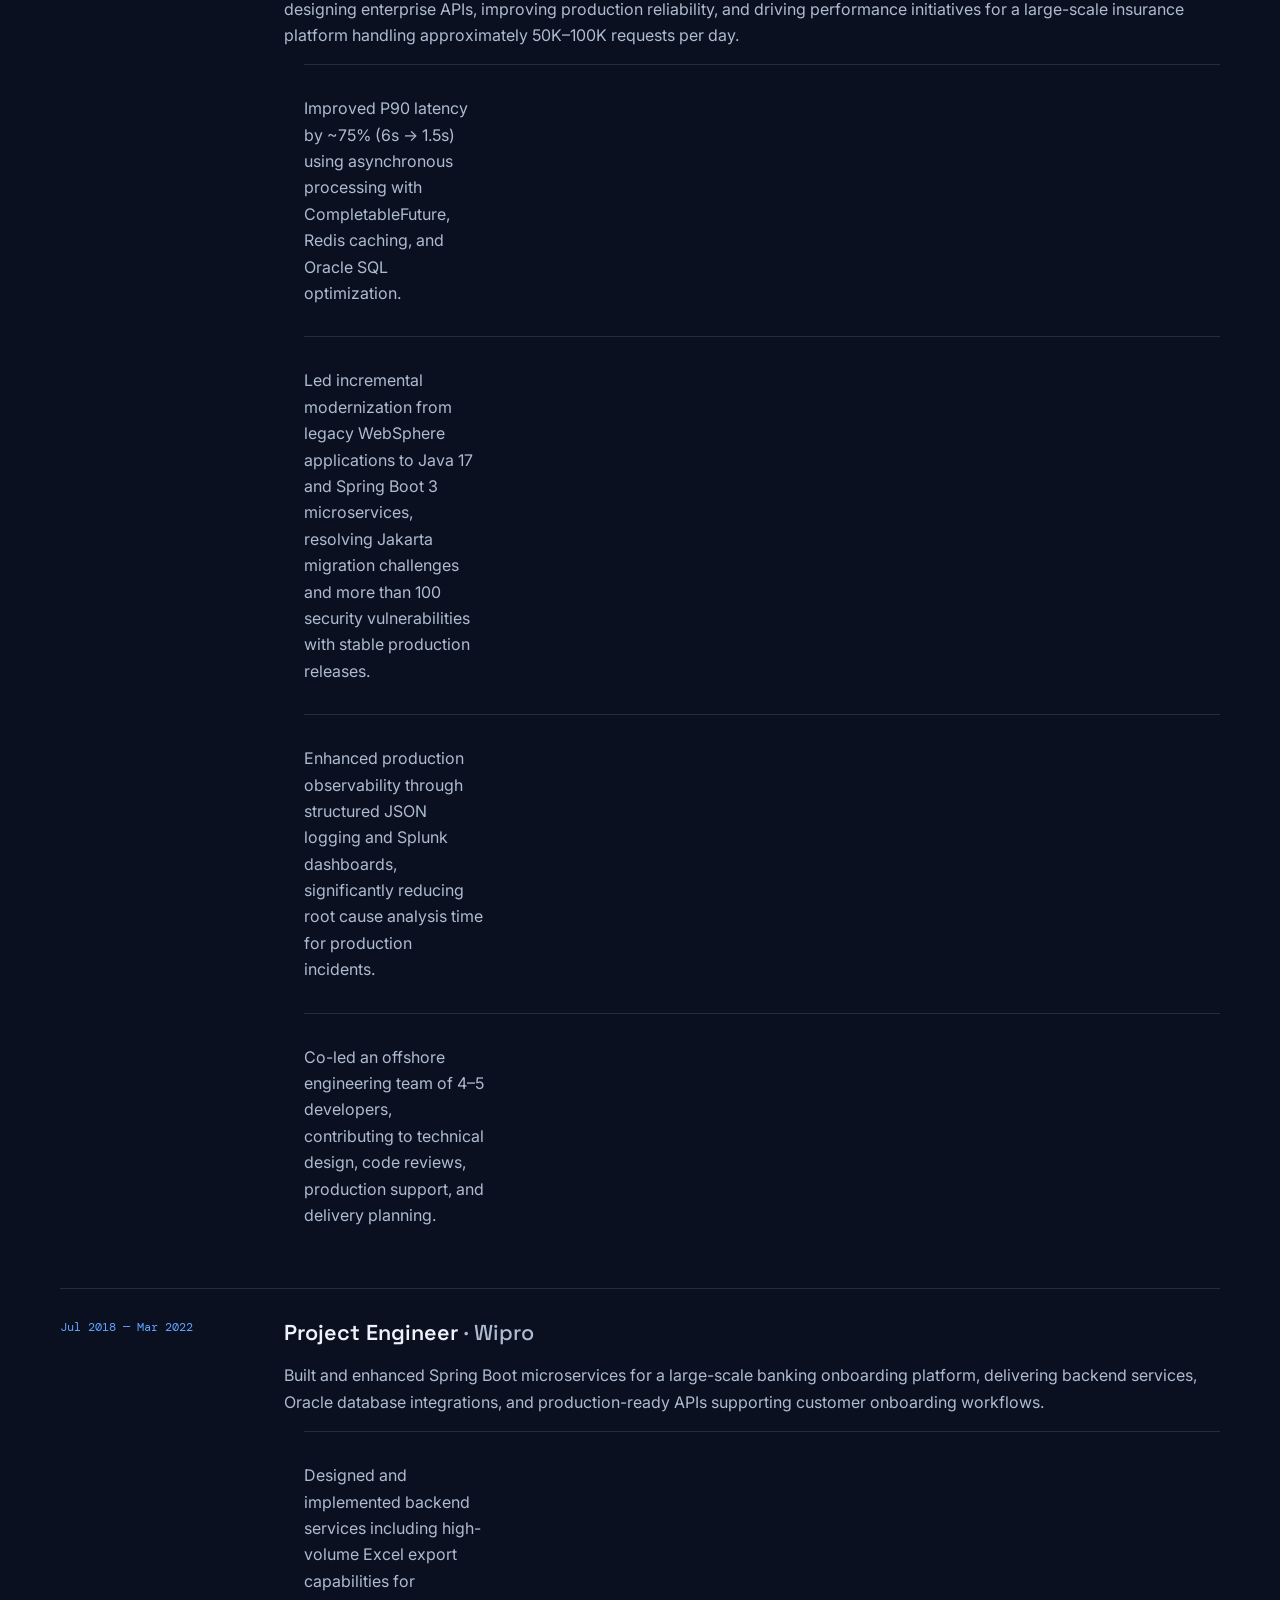
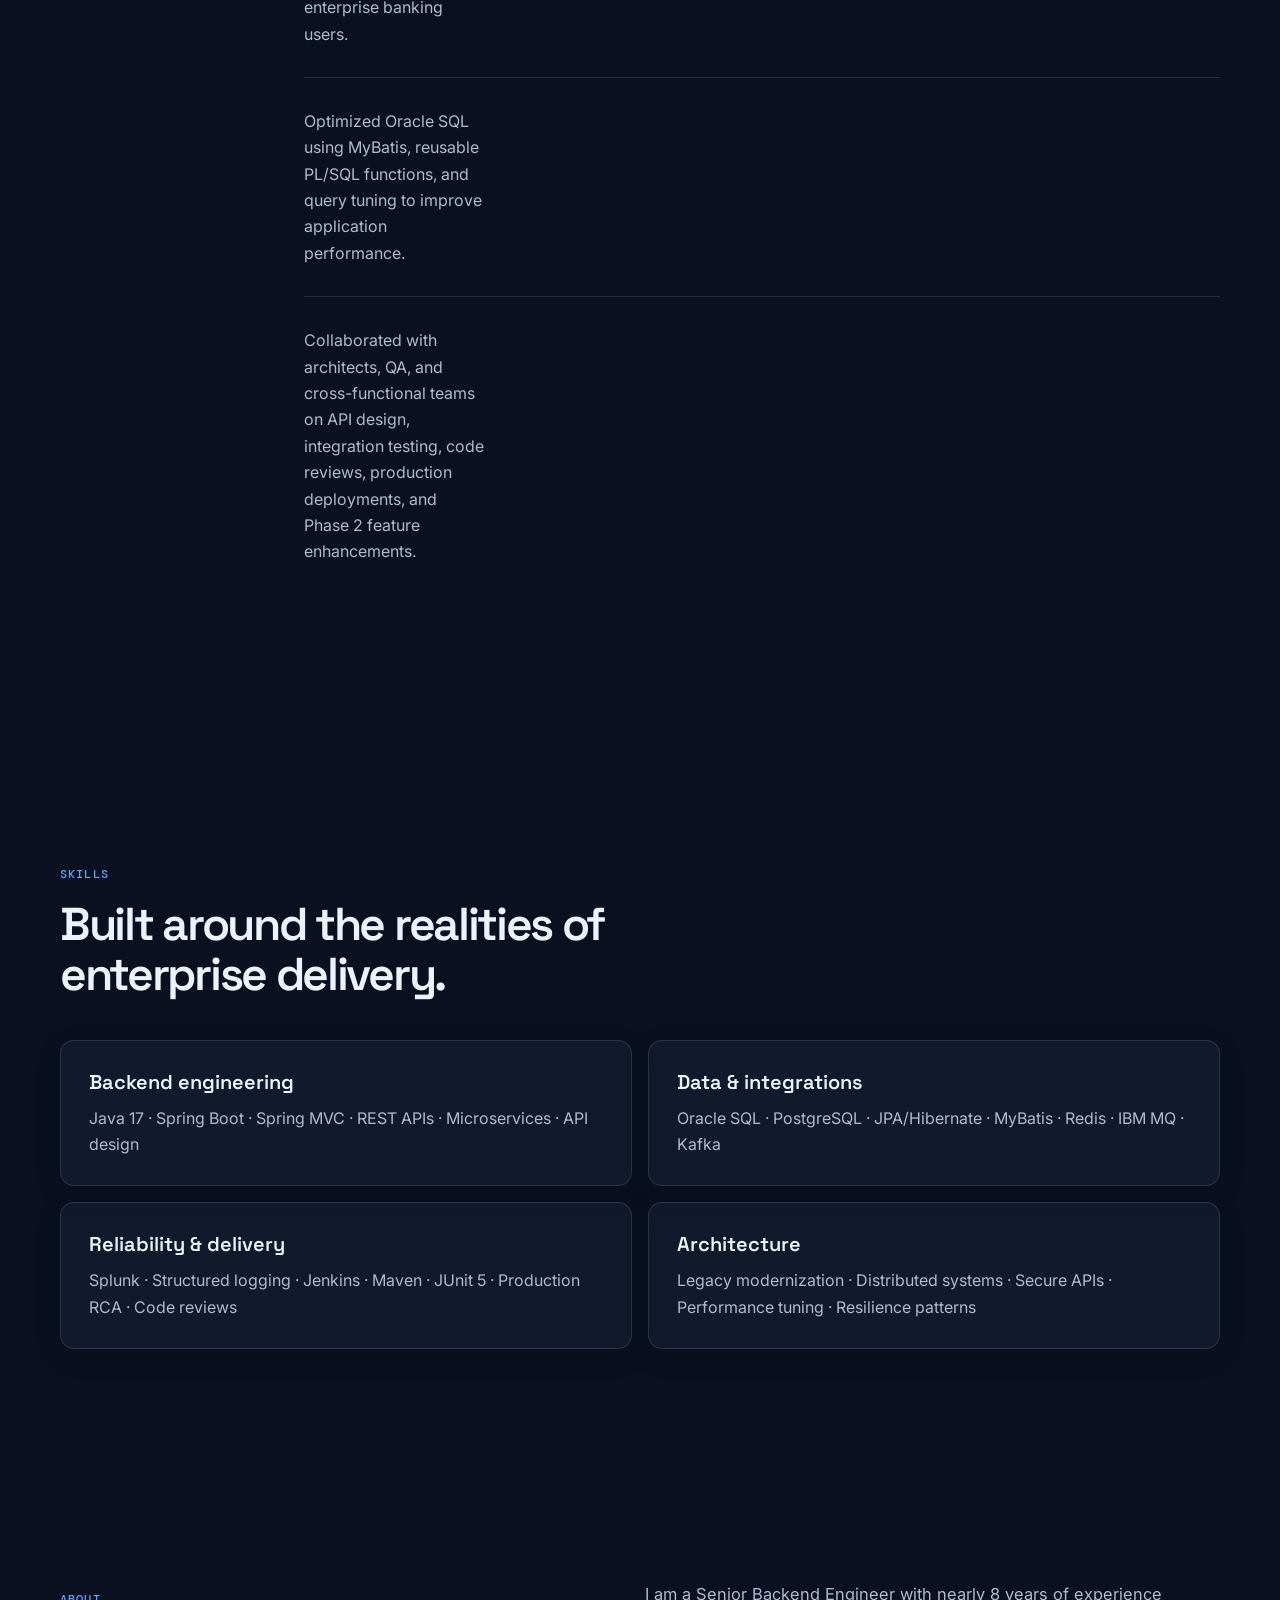
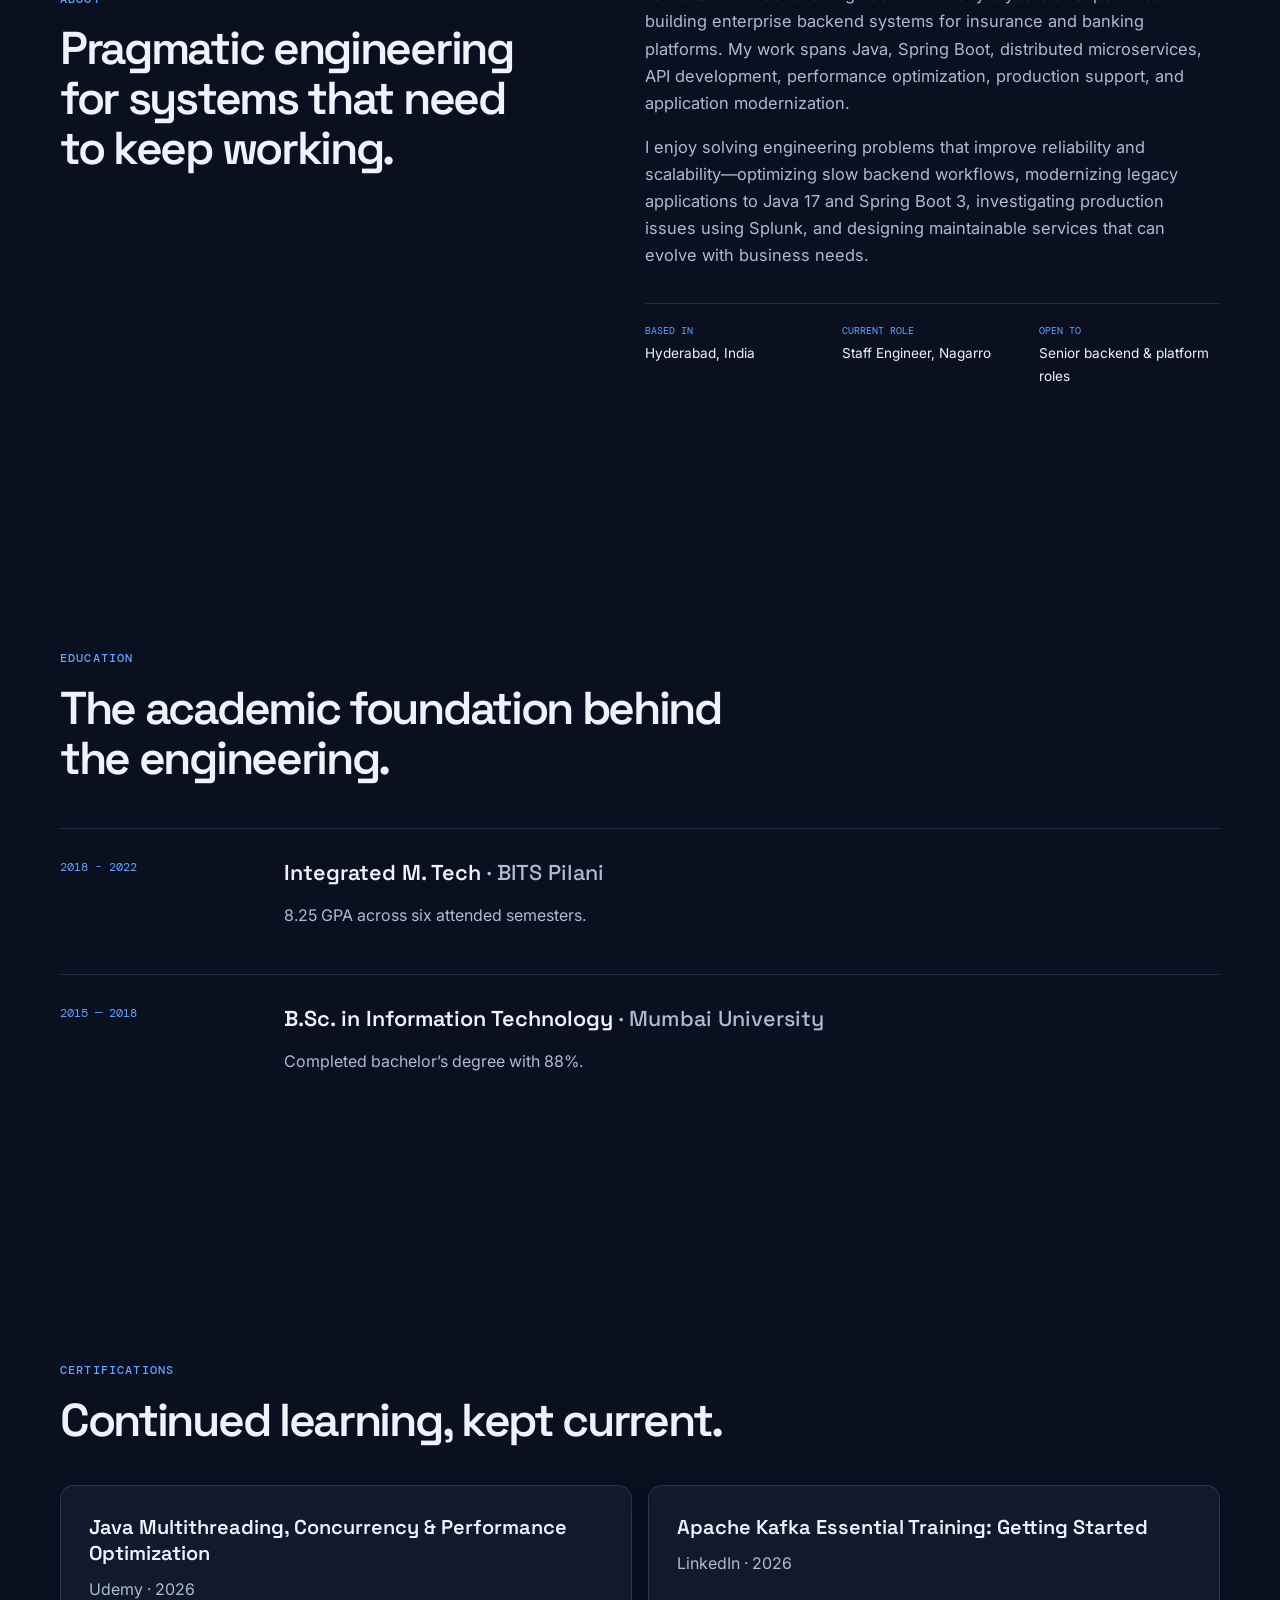
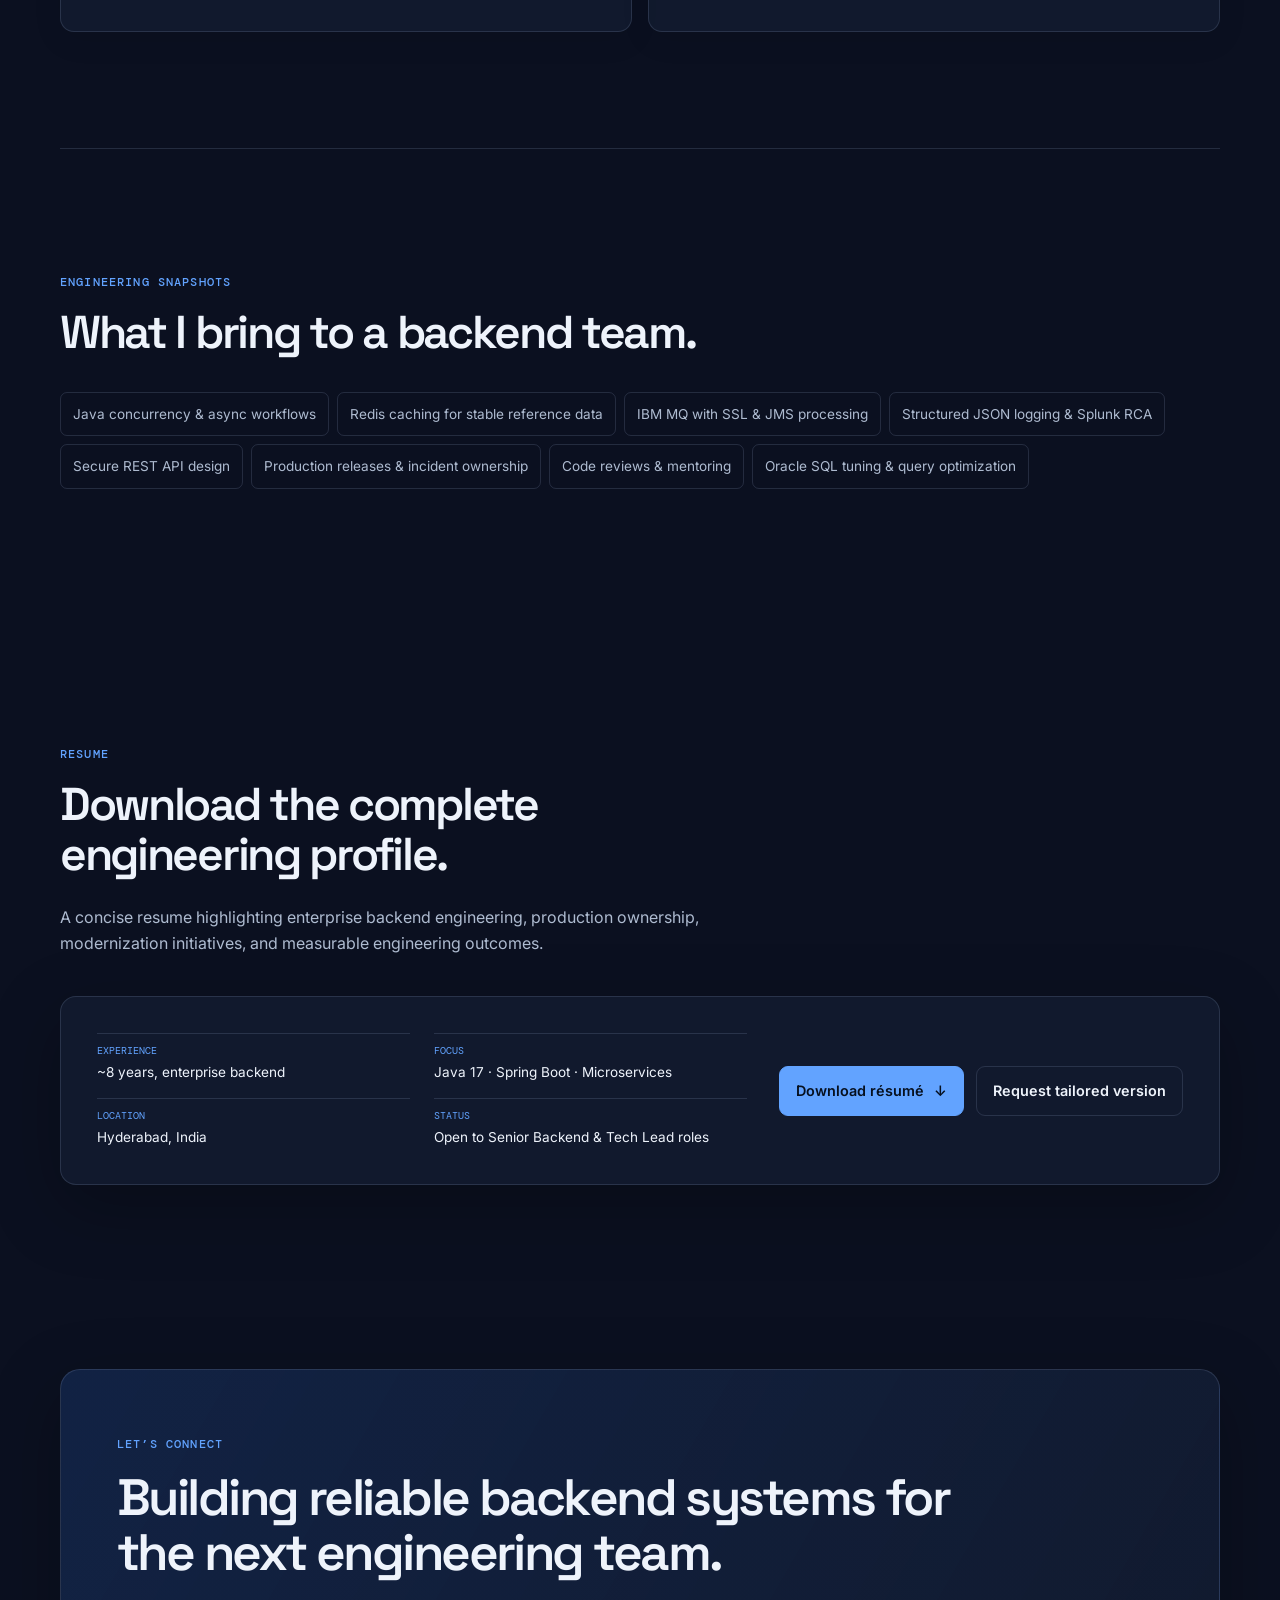
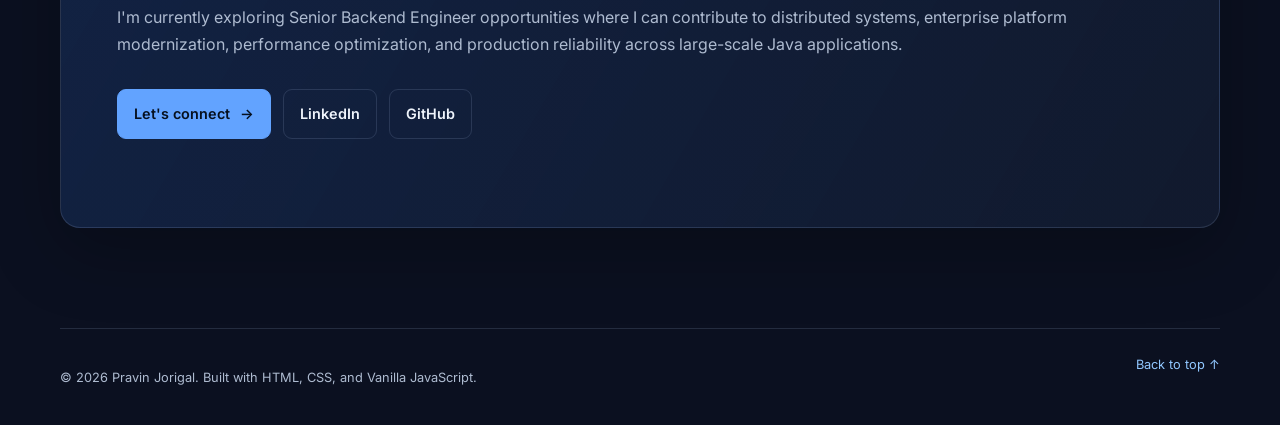
==== commit d9cf4639: "improve: strengthen engineering case studies improve: strengthen Wipro experience with backend engin" ====
--- a/index.html
+++ b/index.html
@@ -113,9 +113,17 @@
     <section class="metrics shell" id="metrics-container" aria-label="Career highlights"></section>
 
     <section id="projects" class="section shell">
-        <div class="section-intro reveal"><p class="kicker">Selected projects</p>
-            <h2>The decisions behind the delivery.</h2>
-            <p>Confidential work is presented using generic, non-sensitive system diagrams and descriptions.</p></div>
+        <div class="section-intro reveal">
+            <p class="kicker">Engineering Case Studies</p>
+            <h2>
+                Production problems solved through engineering.
+            </h2>
+            <p>
+                These case studies summarize real engineering work delivered in enterprise
+                environments. Business domains and implementation details have been
+                generalized to respect client confidentiality.
+            </p>
+        </div>
         <div class="case-grid" id="projects-container"></div>
     </section>
 
--- a/style.css
+++ b/style.css
@@ -446,6 +446,22 @@
 .case-number {
     margin-bottom: 26px !important;
     color: var(--accent) !important;
+}
+
+.case-tech {
+    display: flex;
+    flex-wrap: wrap;
+    gap: 8px;
+    margin: 18px 0;
+}
+
+.case-tech span {
+    padding: 5px 10px;
+    border: 1px solid var(--line);
+    border-radius: 999px;
+    background: rgba(98, 163, 255, 0.08);
+    color: var(--accent);
+    font: 500 .7rem "DM Mono", monospace;
 }
 
 .case-card a {
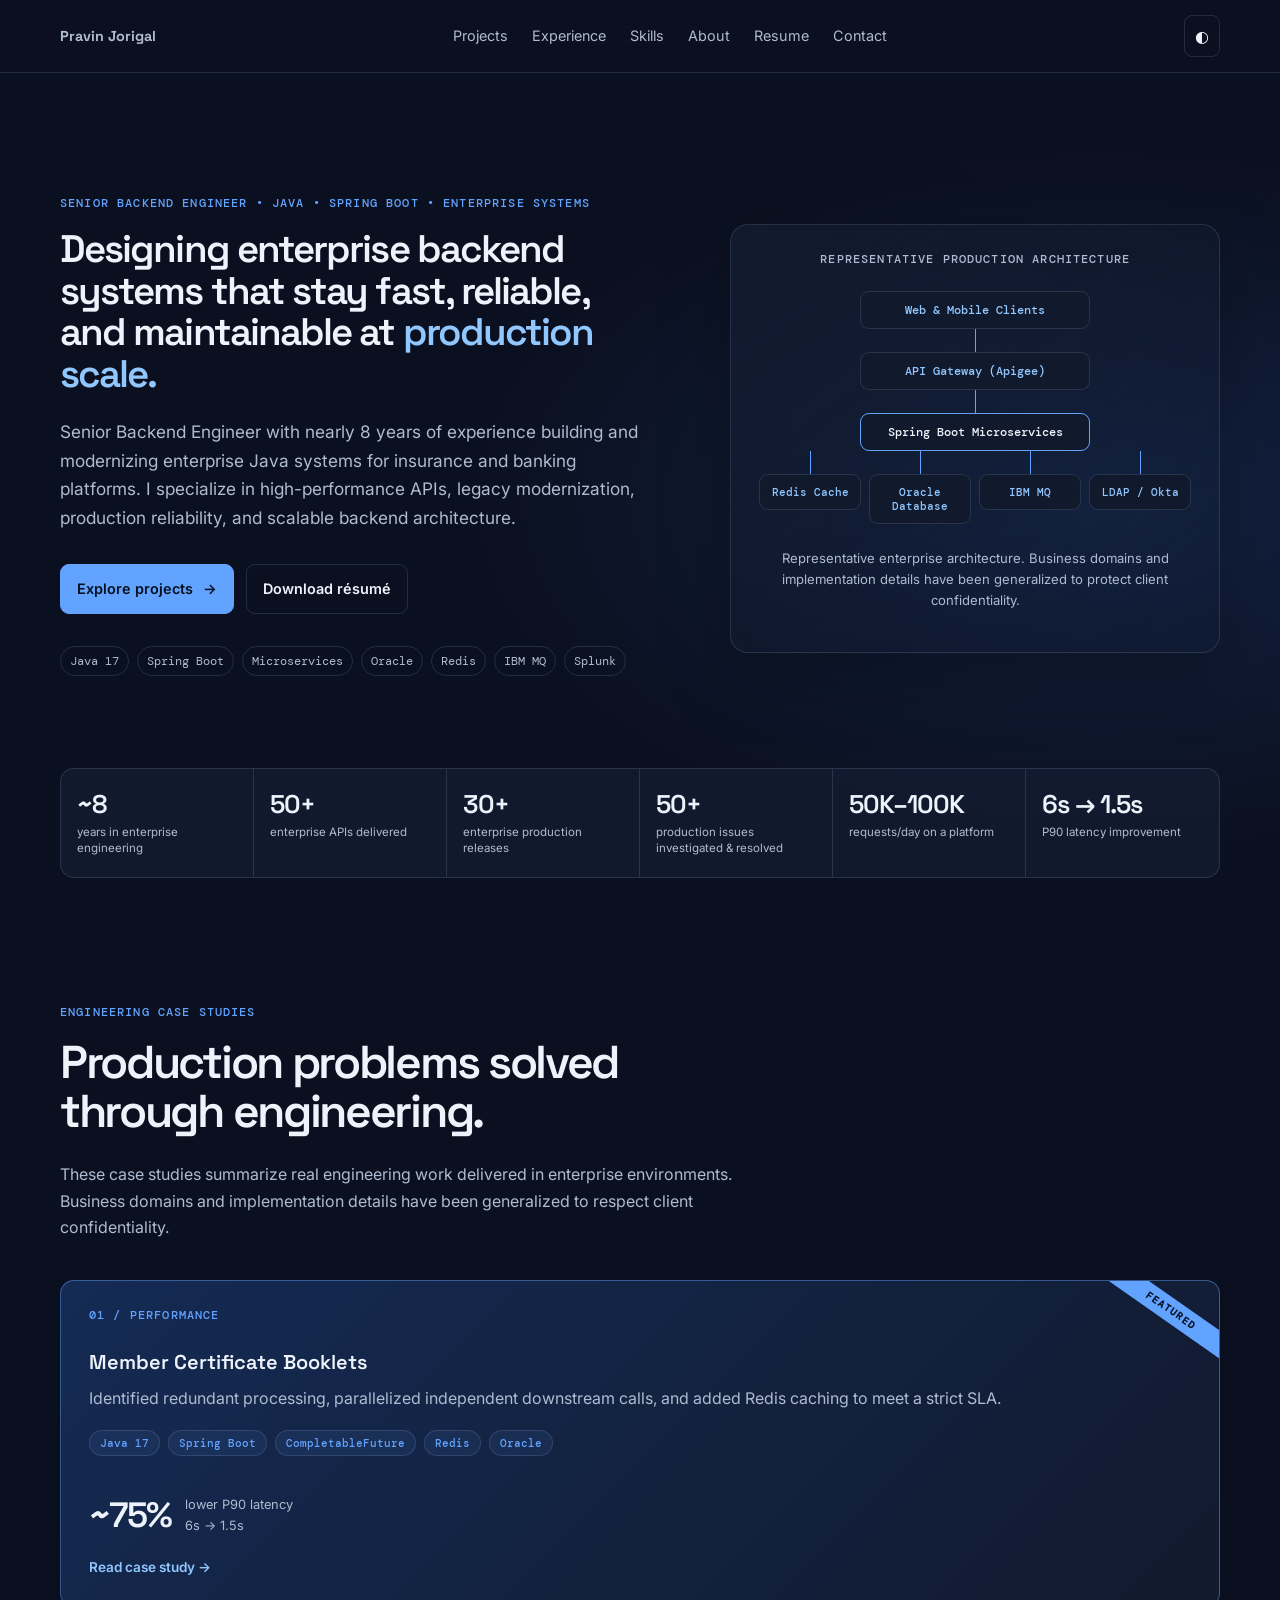
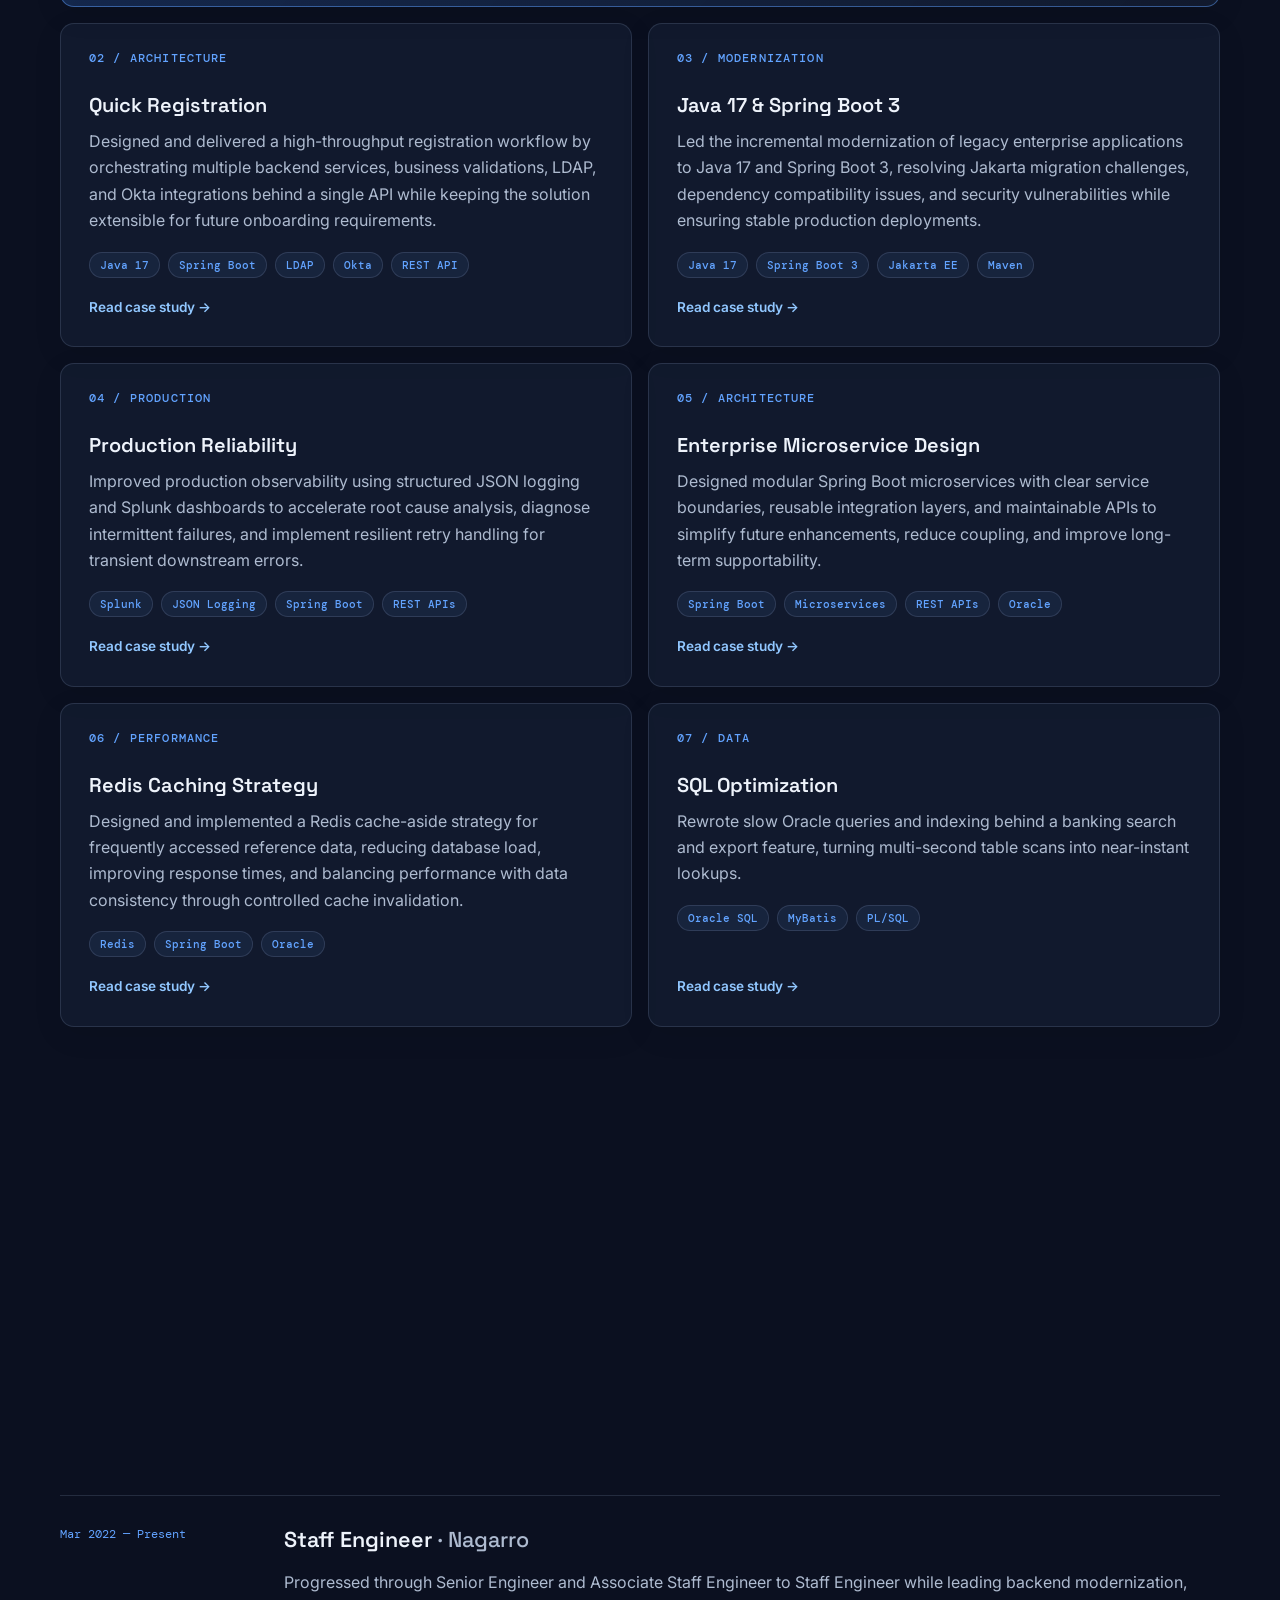
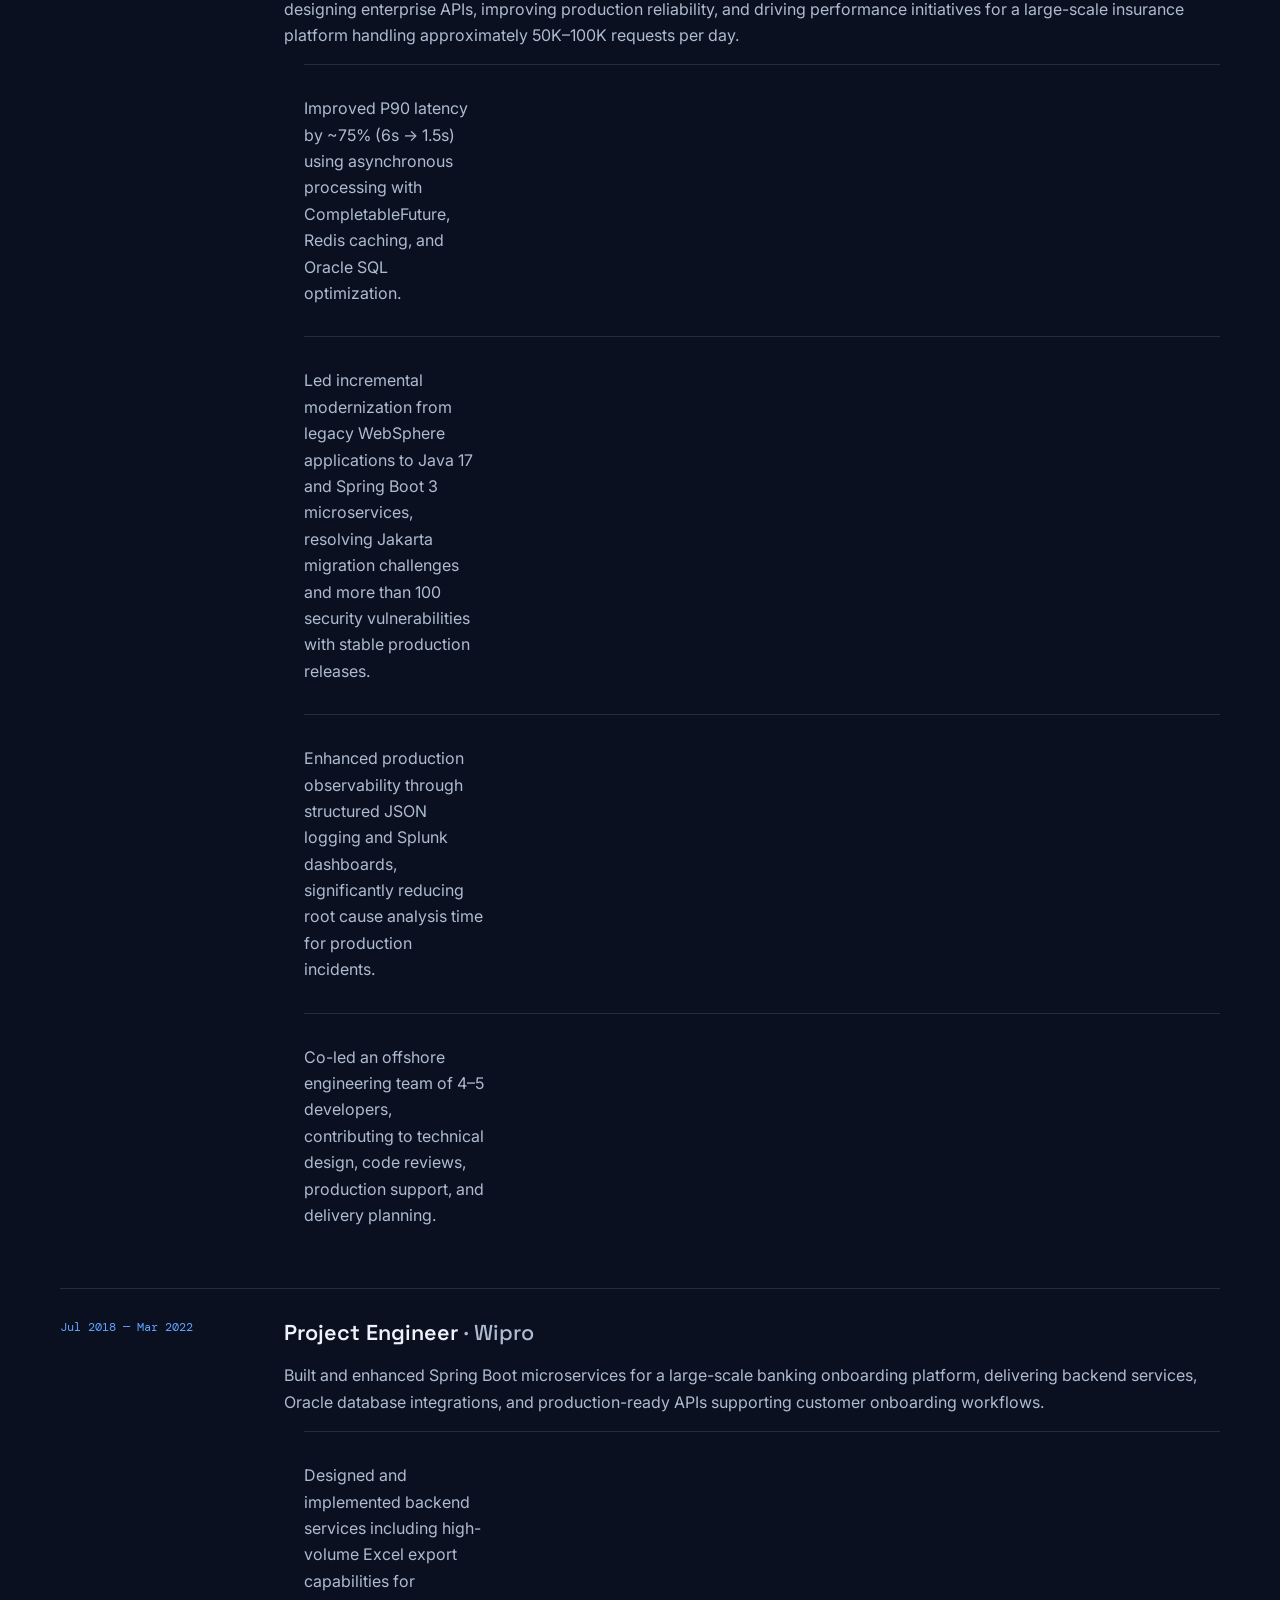
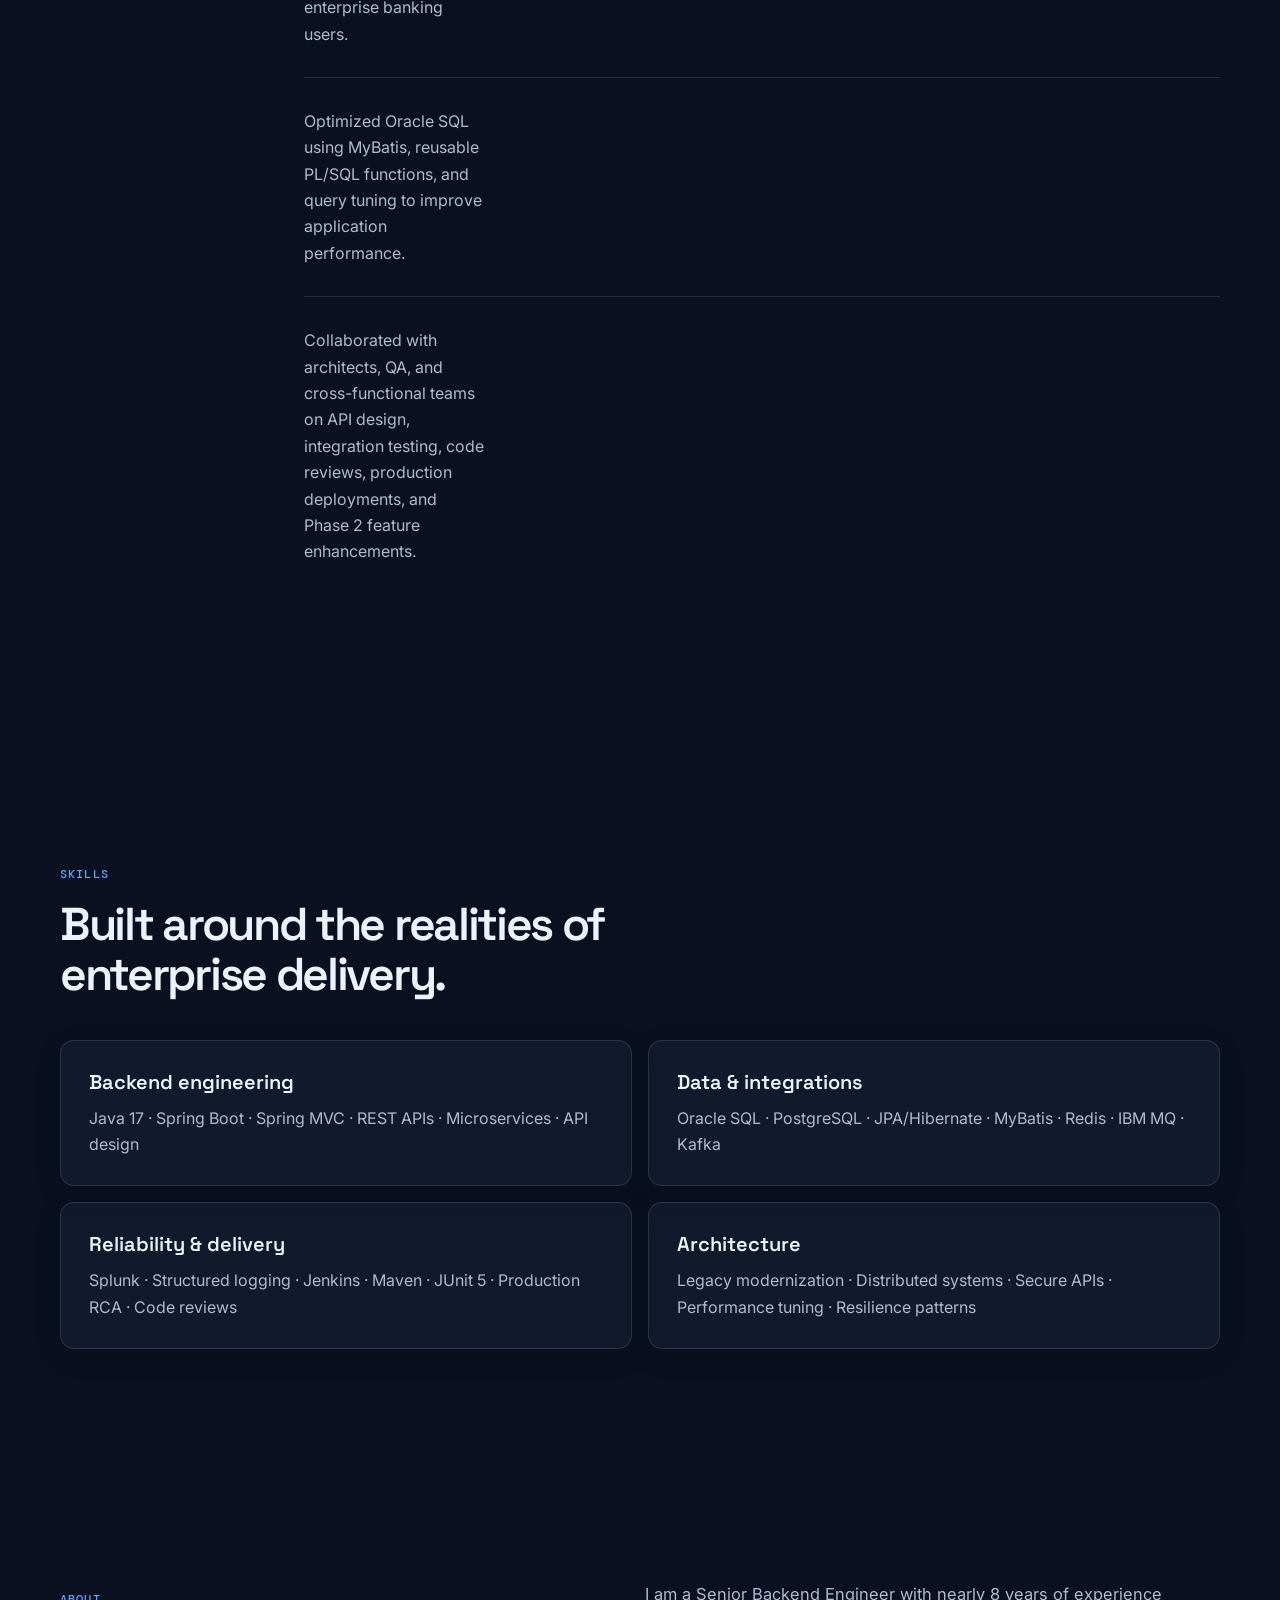
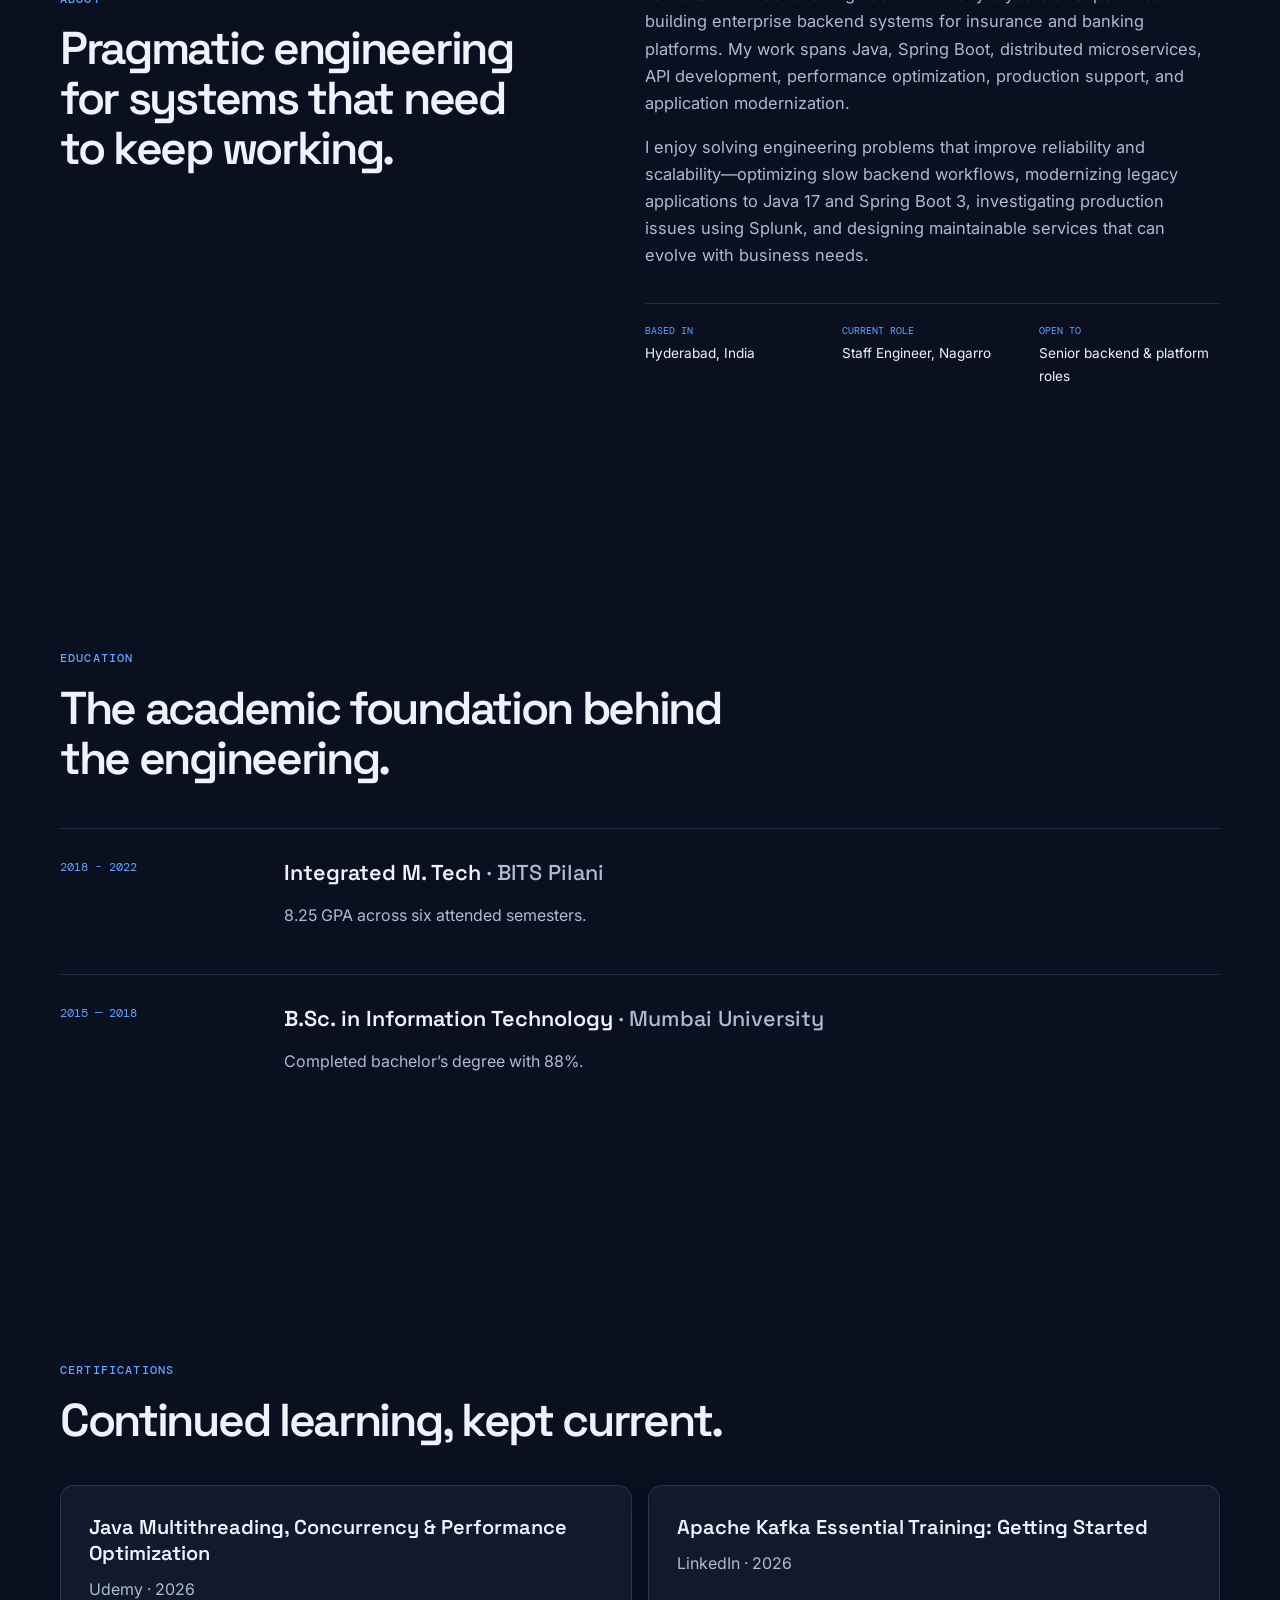
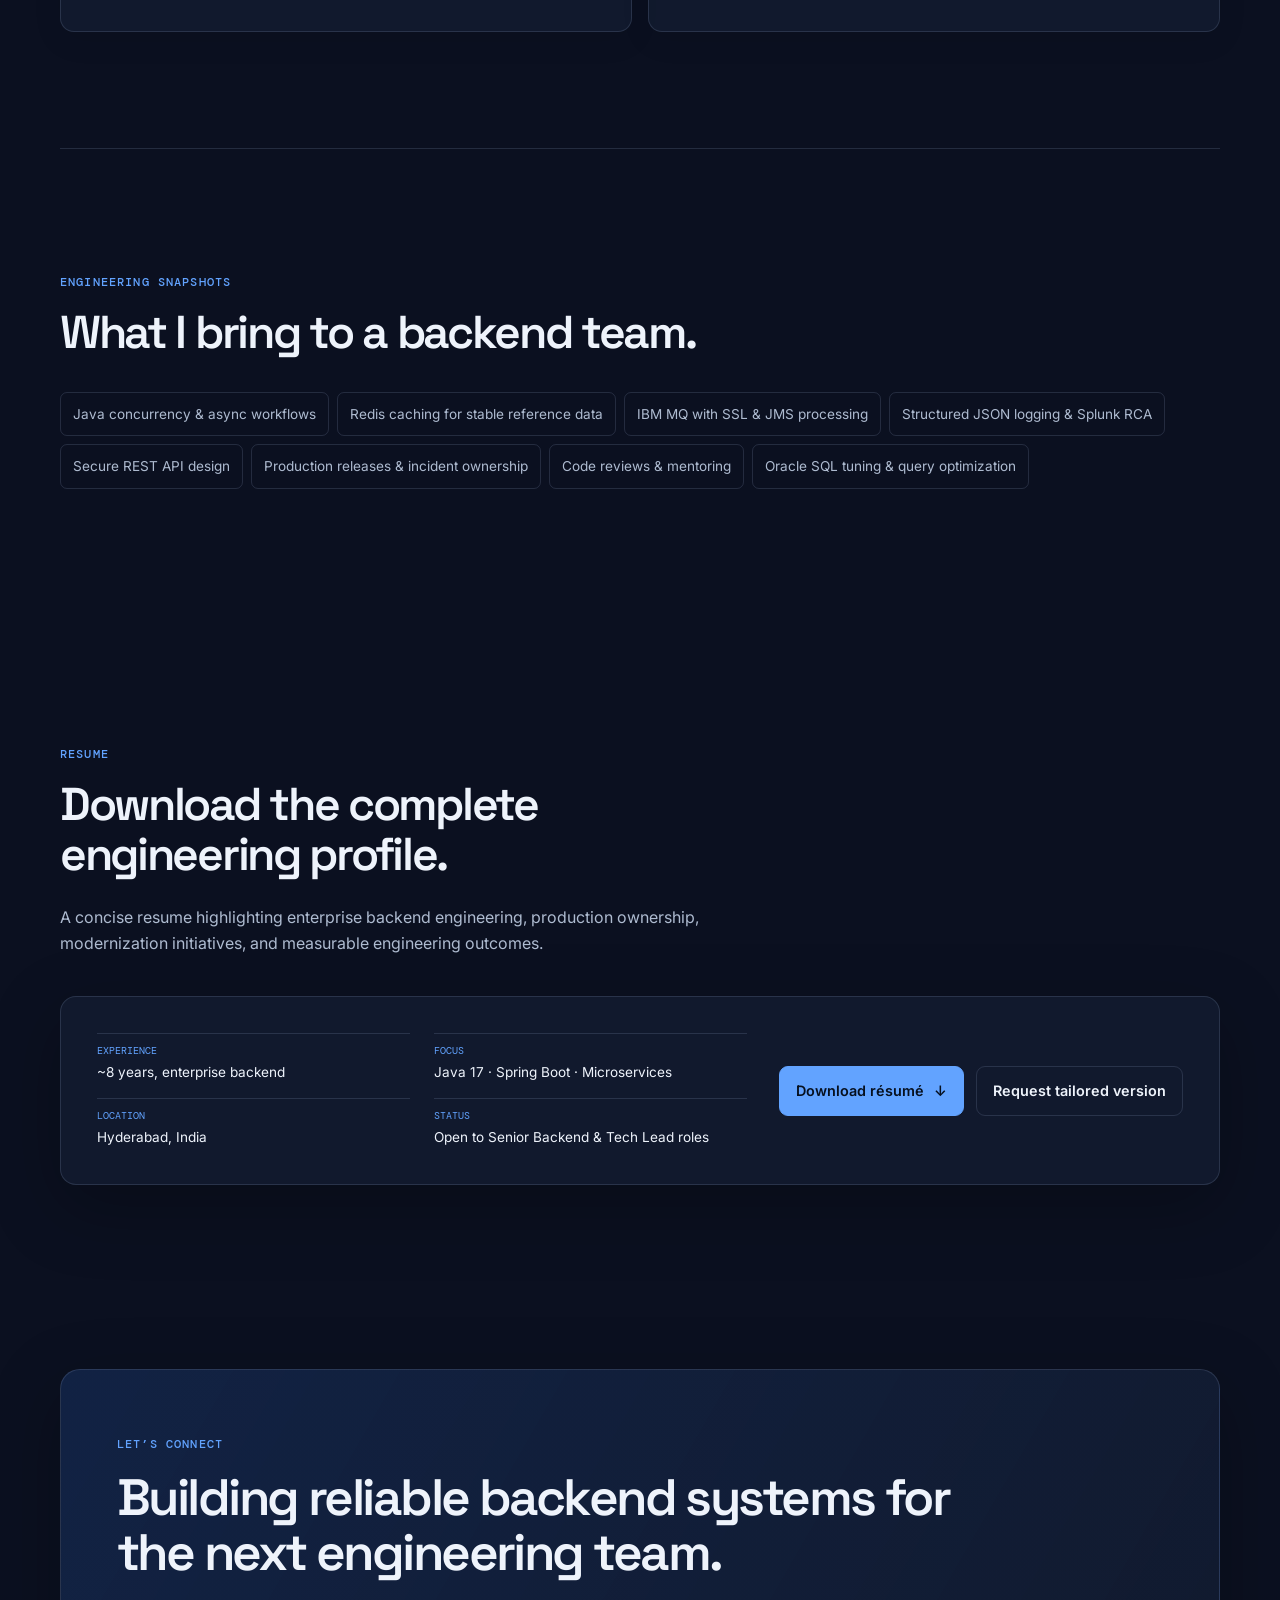
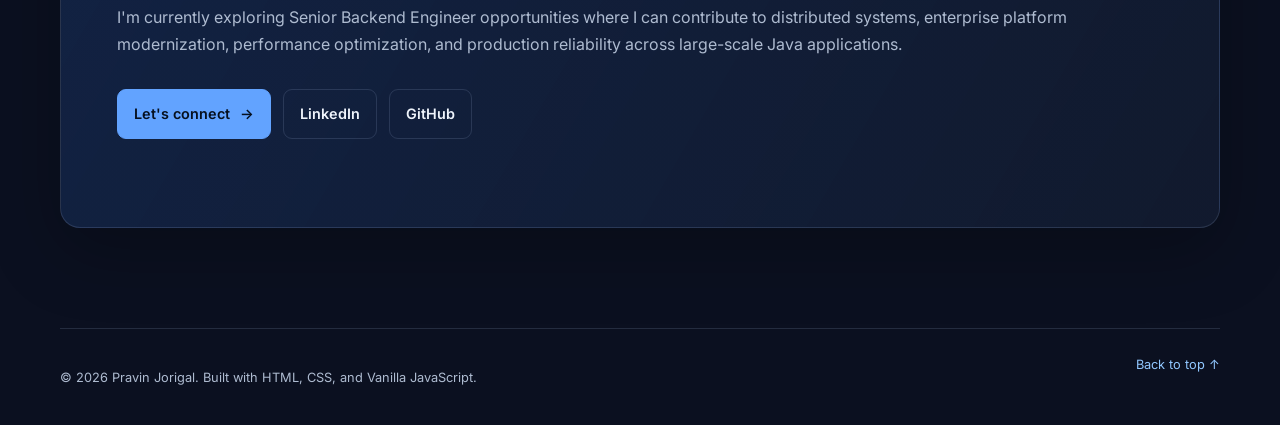
==== commit 99f02b65: "text formatting" ====
--- a/index.html
+++ b/index.html
@@ -144,10 +144,14 @@
             <h2>Pragmatic engineering for systems that need to keep working.</h2></div>
         <div class="prose reveal">
             <p>
-                I am a Senior Backend Engineer with nearly 8 years of experience building enterprise backend systems for insurance and banking platforms. My work spans Java, Spring Boot, distributed microservices, API development, performance optimization, production support, and application modernization.
-            </p>
-            <p>
-                I enjoy solving engineering problems that improve reliability and scalability—optimizing slow backend workflows, modernizing legacy applications to Java 17 and Spring Boot 3, investigating production issues using Splunk, and designing maintainable services that can evolve with business needs.
+                I am a Senior Backend Engineer with nearly 8 years of experience building enterprise backend systems for
+                insurance and banking platforms. My work spans Java, Spring Boot, distributed microservices, API
+                development, performance optimization, production support, and application modernization.
+            </p>
+            <p>
+                I enjoy solving engineering problems that improve reliability and scalability—optimizing slow backend
+                workflows, modernizing legacy applications to Java 17 and Spring Boot 3, investigating production issues
+                using Splunk, and designing maintainable services that can evolve with business needs.
             </p>
             <dl class="facts">
                 <div>
@@ -202,9 +206,9 @@
                                     href="assets/documents/Pravin_Resume.pdf" download>Download résumé
                 <span>↓</span></a>
                 <a class="button quiet"
-                                     href="mailto:jorigalpravin@gmail.com?subject=Resume%20Request">
-                Request tailored version
-            </a>
+                   href="mailto:jorigalpravin@gmail.com?subject=Resume%20Request">
+                    Request tailored version
+                </a>
             </div>
         </div>
     </section>
@@ -214,7 +218,9 @@
             Building reliable backend systems for the next engineering team.
         </h2>
         <p>
-            I'm currently exploring Senior Backend Engineer opportunities where I can contribute to distributed systems, enterprise platform modernization, performance optimization, and production reliability across large-scale Java applications.
+            I'm currently exploring Senior Backend Engineer opportunities where I can contribute to distributed systems,
+            enterprise platform modernization, performance optimization, and production reliability across large-scale
+            Java applications.
         </p>
         <div class="actions" id="social-container"><a class="button primary placeholder-email"
                                                       id="contact-email"
--- a/style.css
+++ b/style.css
@@ -440,7 +440,25 @@
 
 .case-card.featured {
     grid-column: span 2;
-    background: linear-gradient(120deg, rgba(47, 113, 220, .24), var(--card));
+    background: linear-gradient(135deg, rgba(47, 113, 220, .28), var(--card));
+    border: 1px solid rgba(98, 163, 255, .45);
+    position: relative;
+    overflow: hidden;
+}
+
+.case-card.featured::before {
+    content: "FEATURED";
+    position: absolute;
+    top: 18px;
+    right: -42px;
+    width: 180px;
+    text-align: center;
+    padding: 5px 0;
+    background: var(--accent);
+    color: #06101f;
+    font: 600 .62rem "DM Mono", monospace;
+    letter-spacing: .12em;
+    transform: rotate(35deg);
 }
 
 .case-number {
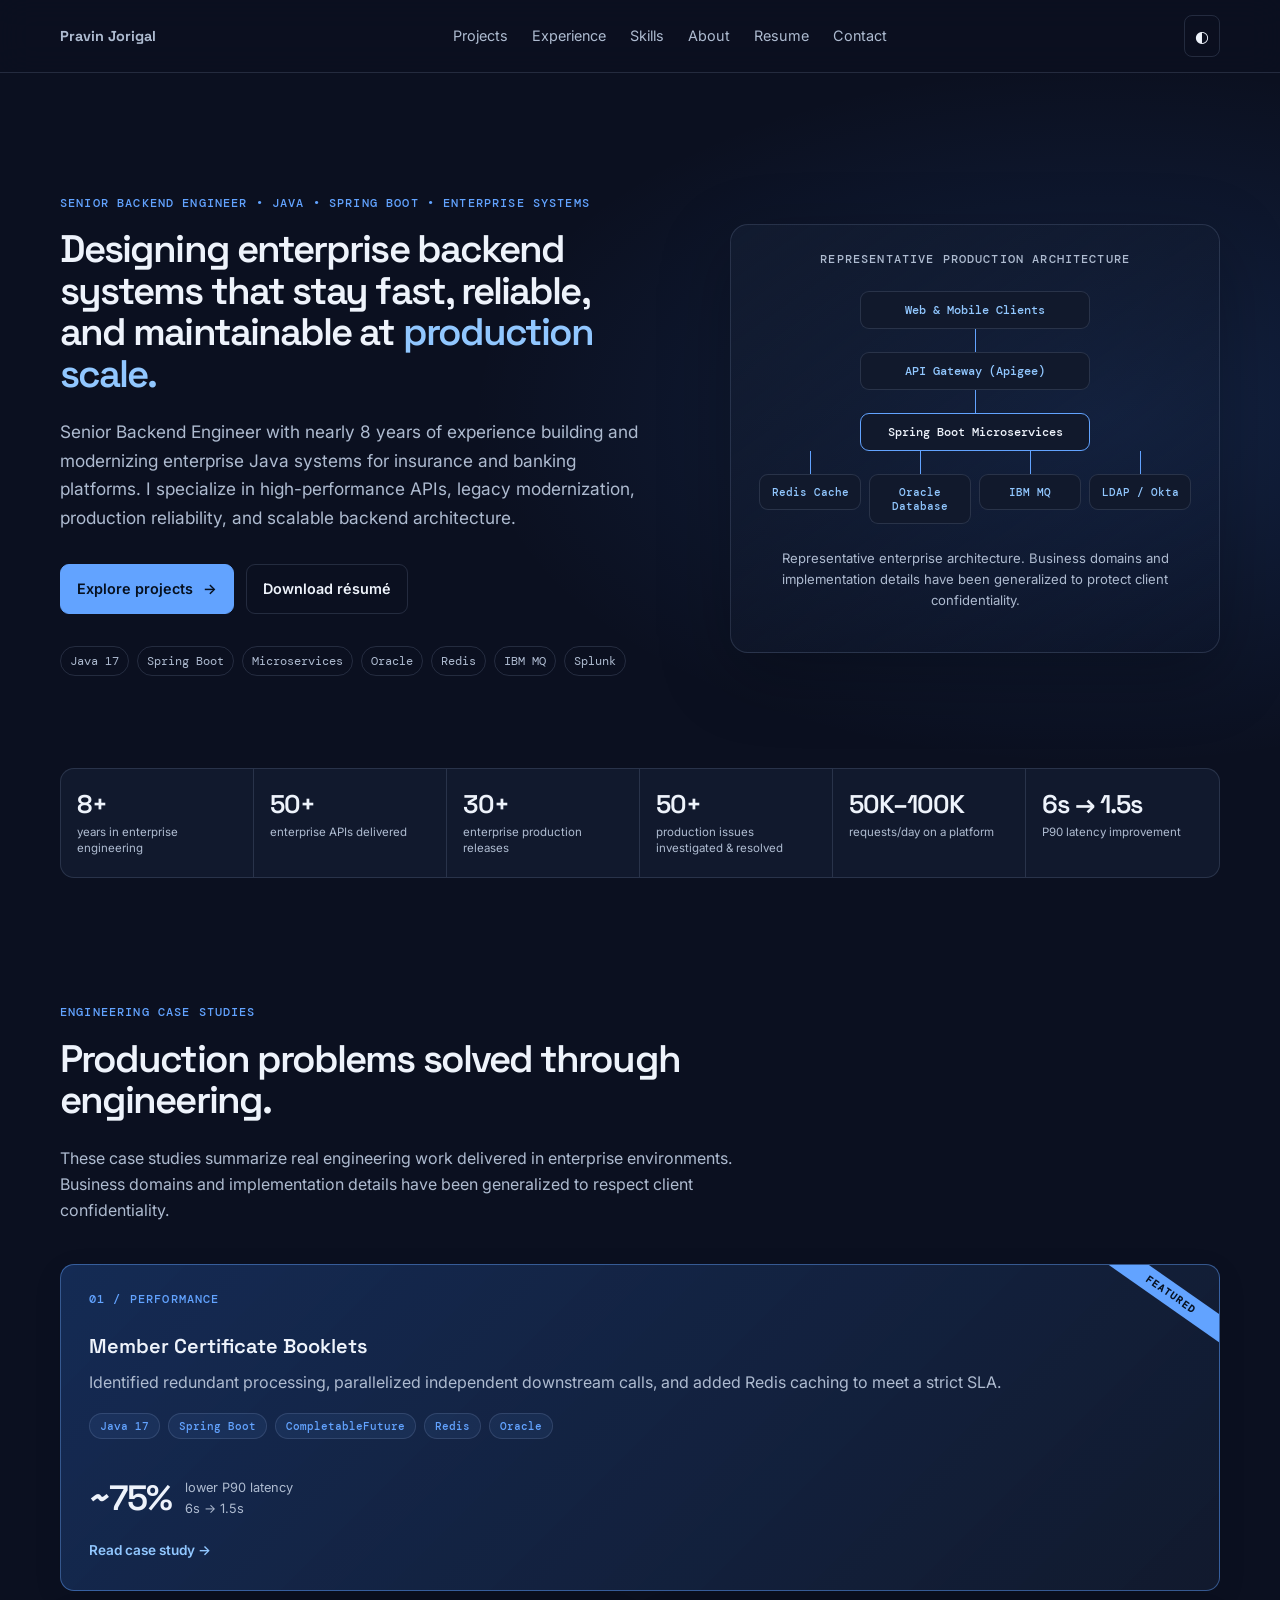
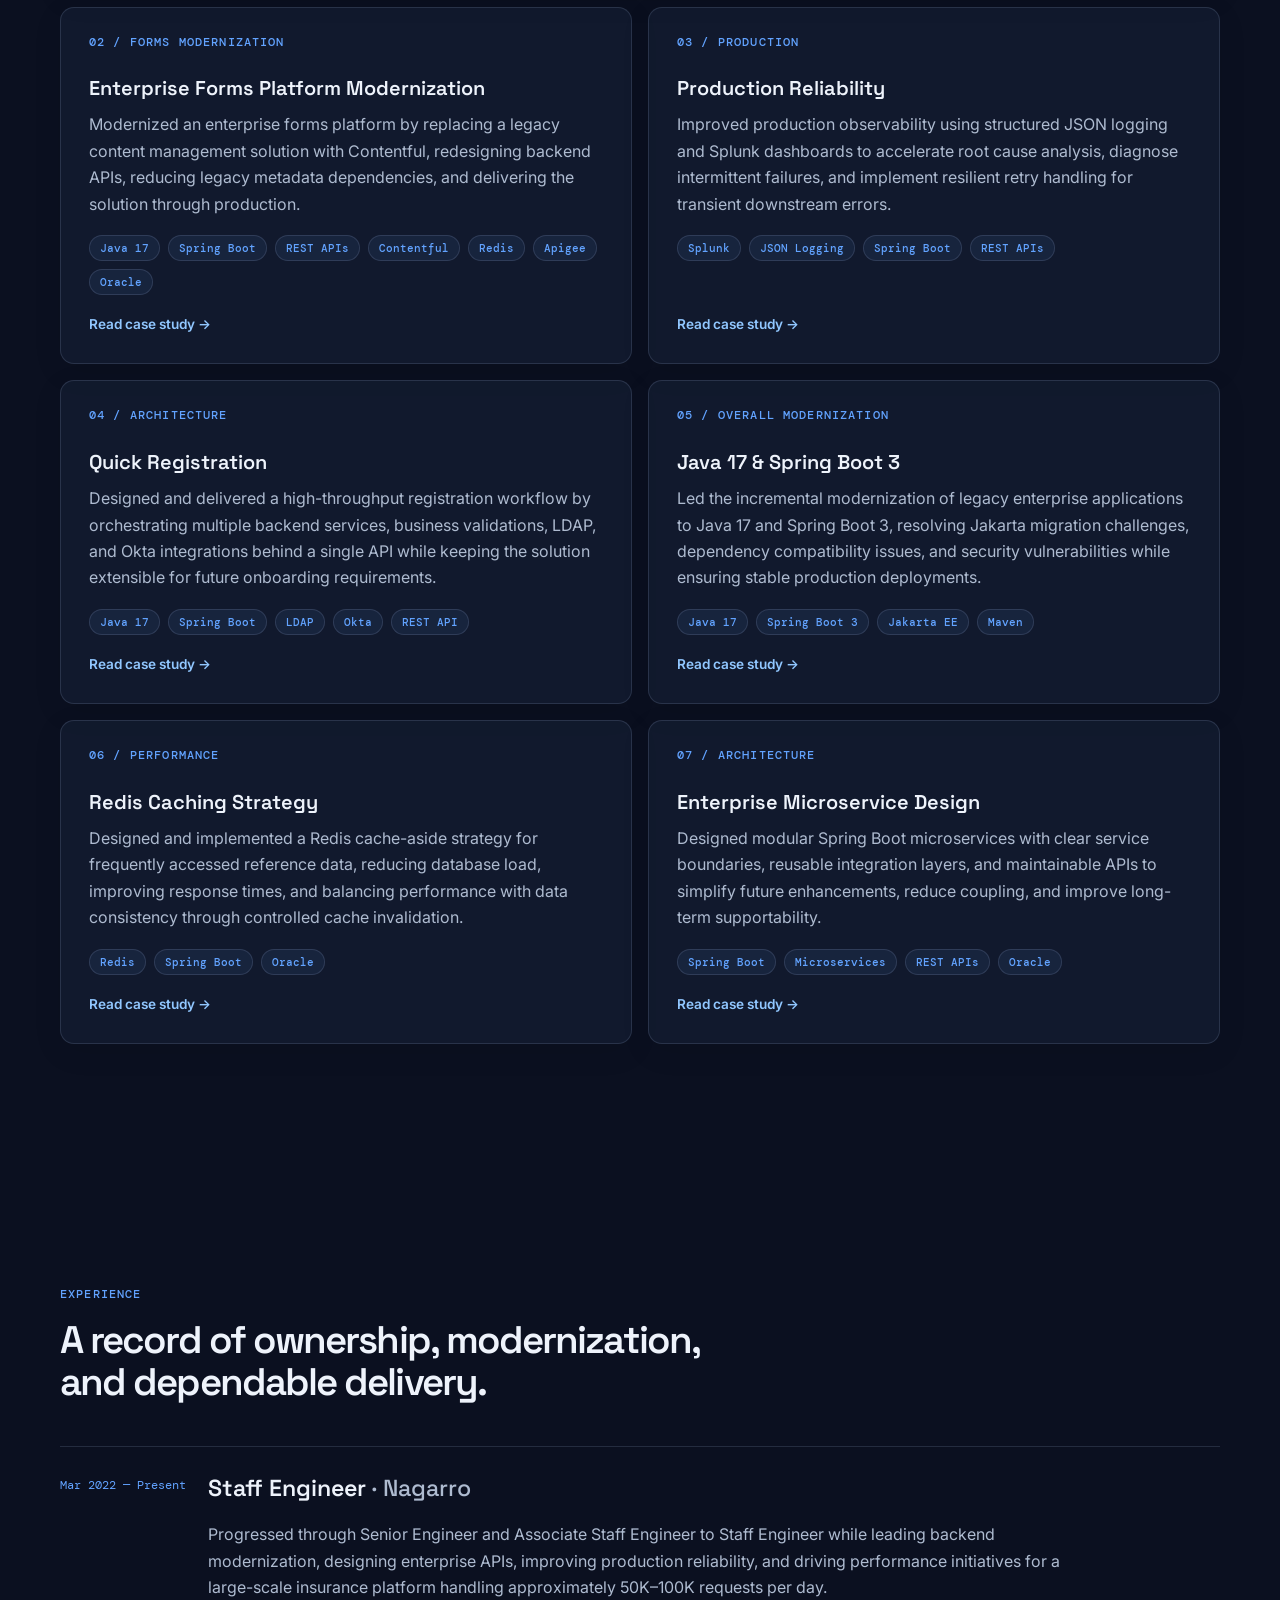
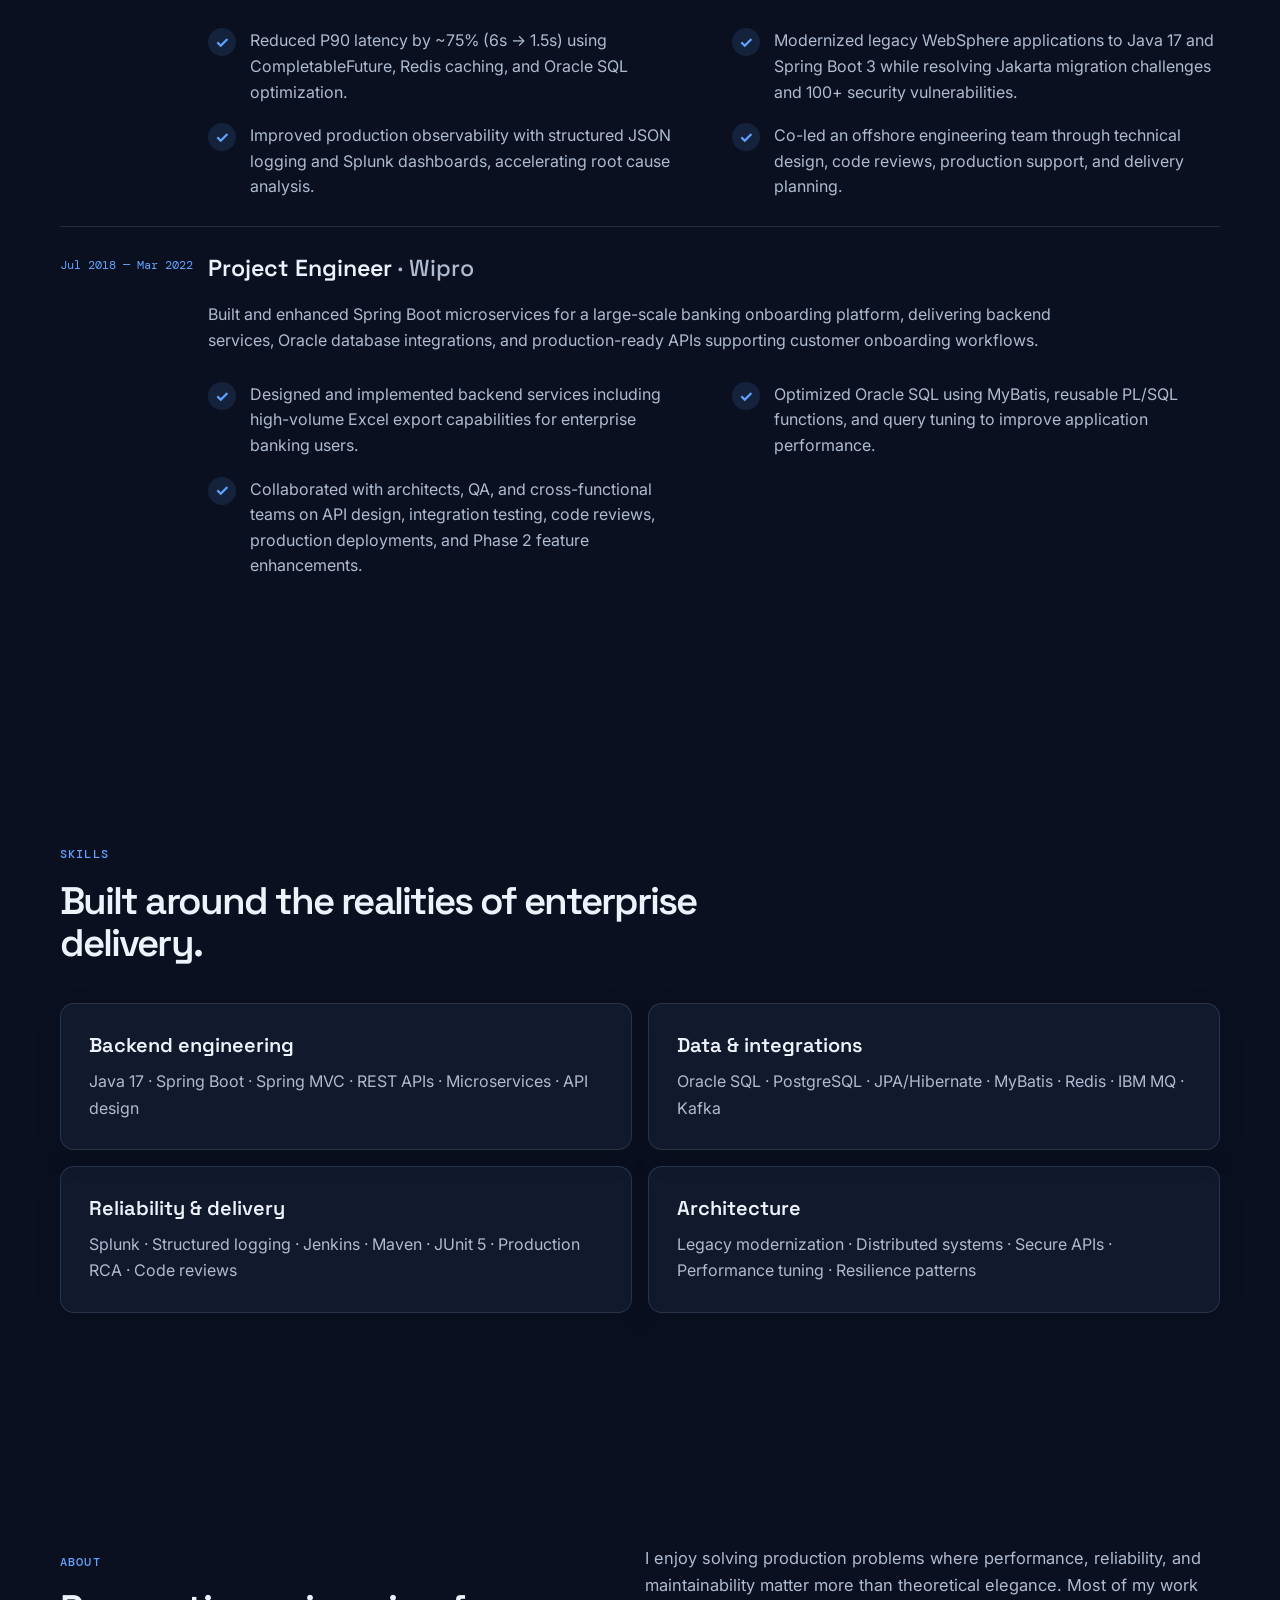
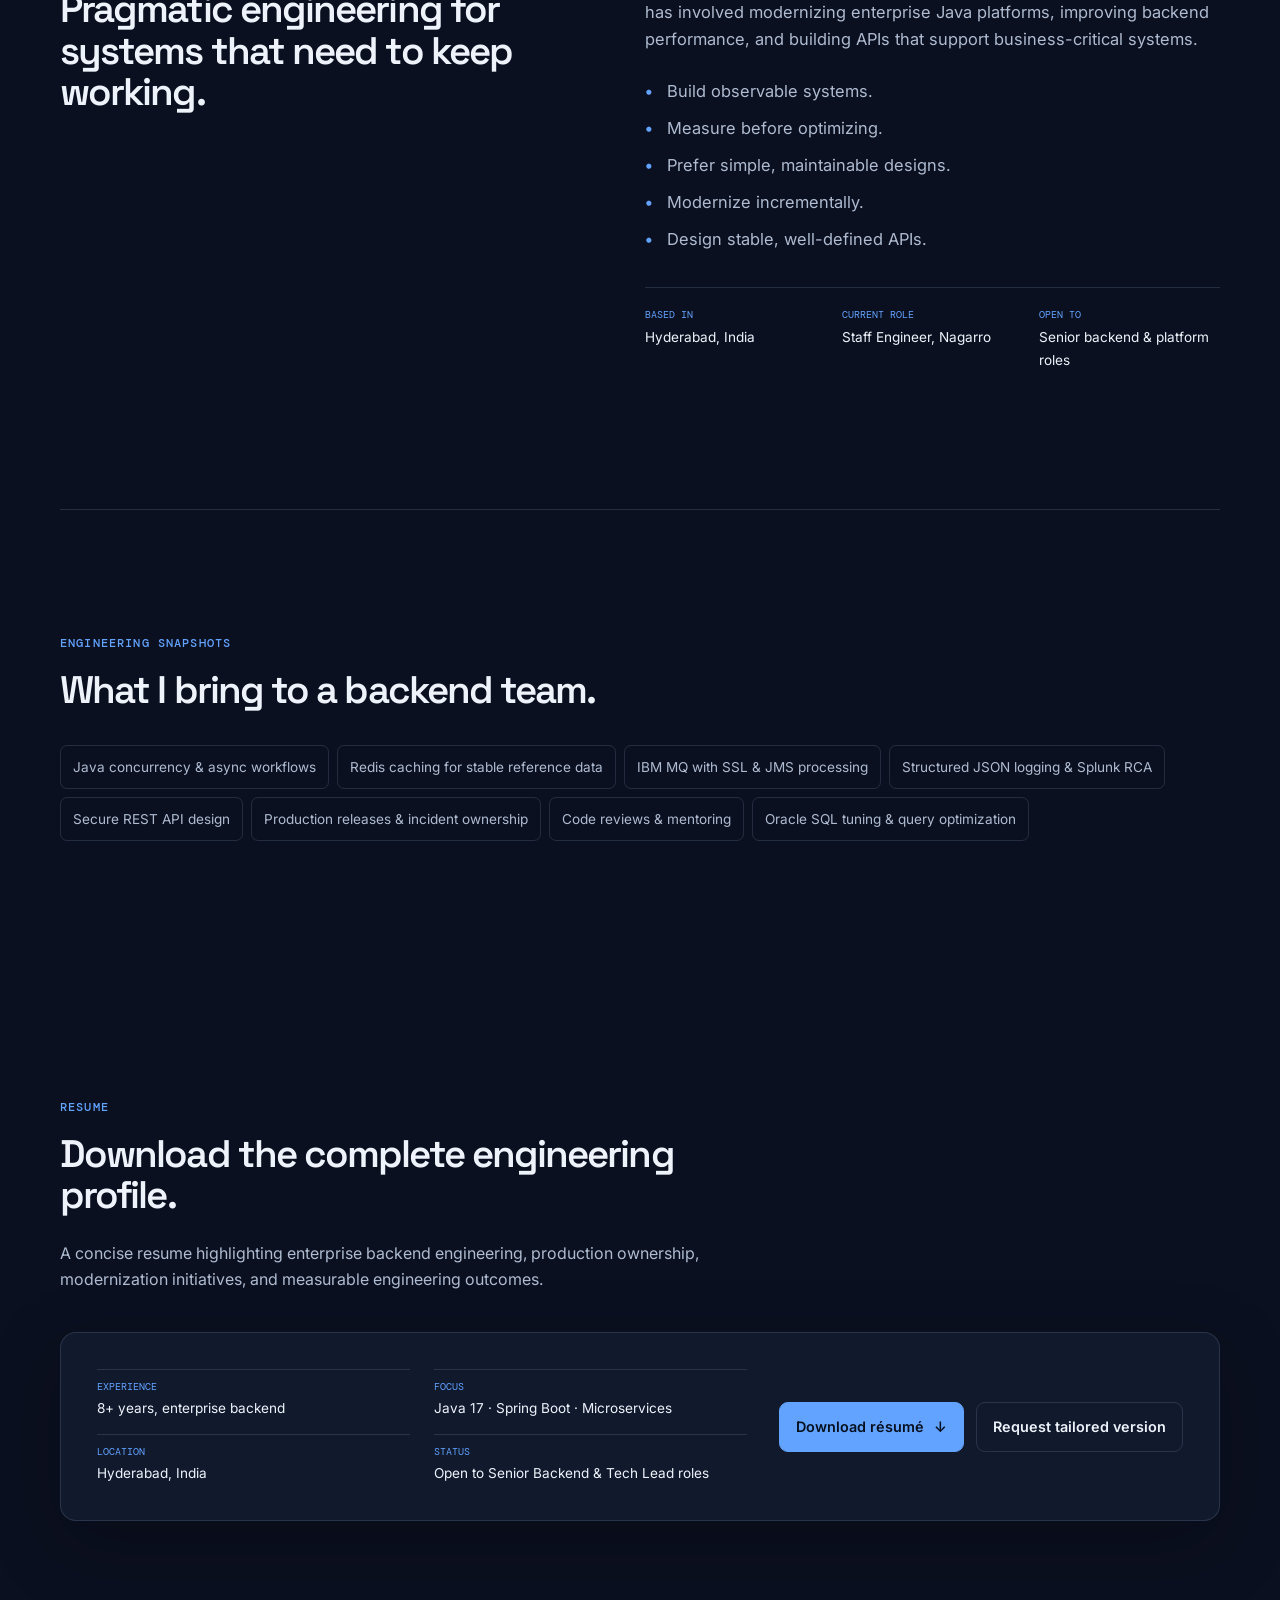
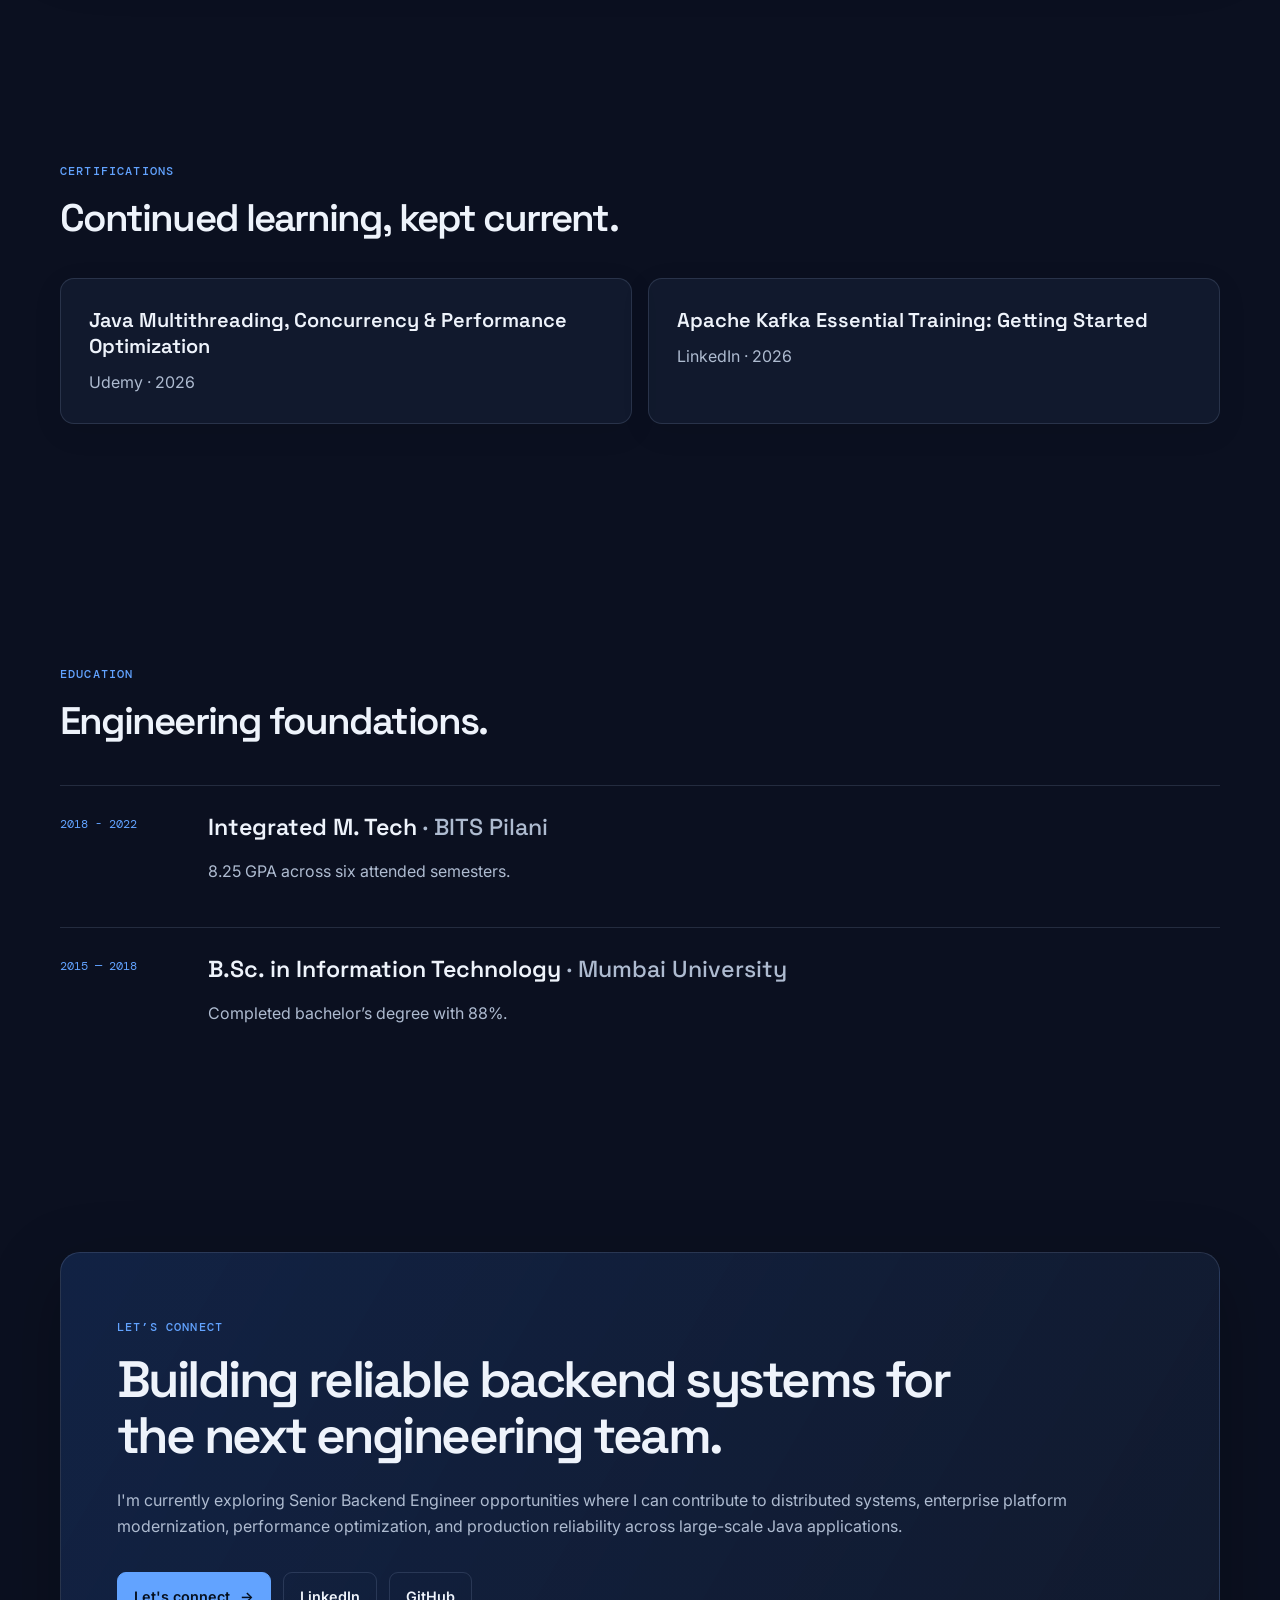
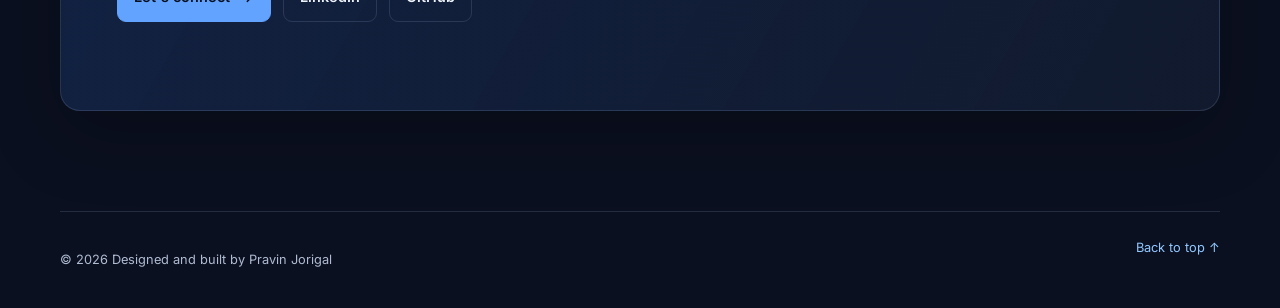
==== commit 54fb684d: "rearranged sections and added engineering principles" ====
--- a/index.html
+++ b/index.html
@@ -144,15 +144,18 @@
             <h2>Pragmatic engineering for systems that need to keep working.</h2></div>
         <div class="prose reveal">
             <p>
-                I am a Senior Backend Engineer with nearly 8 years of experience building enterprise backend systems for
-                insurance and banking platforms. My work spans Java, Spring Boot, distributed microservices, API
-                development, performance optimization, production support, and application modernization.
-            </p>
-            <p>
-                I enjoy solving engineering problems that improve reliability and scalability—optimizing slow backend
-                workflows, modernizing legacy applications to Java 17 and Spring Boot 3, investigating production issues
-                using Splunk, and designing maintainable services that can evolve with business needs.
-            </p>
+                I enjoy solving production problems where performance, reliability,
+                and maintainability matter more than theoretical elegance. Most of my
+                work has involved modernizing enterprise Java platforms, improving backend
+                performance, and building APIs that support business-critical systems.
+            </p>
+            <ul class="engineering-principles">
+                <li>Build observable systems.</li>
+                <li>Measure before optimizing.</li>
+                <li>Prefer simple, maintainable designs.</li>
+                <li>Modernize incrementally.</li>
+                <li>Design stable, well-defined APIs.</li>
+            </ul>
             <dl class="facts">
                 <div>
                     <dt>Based in</dt>
@@ -168,18 +171,6 @@
                 </div>
             </dl>
         </div>
-    </section>
-
-    <section id="education" class="section shell">
-        <div class="section-intro reveal"><p class="kicker">Education</p>
-            <h2>The academic foundation behind the engineering.</h2></div>
-        <ol class="timeline" id="education-container"></ol>
-    </section>
-
-    <section id="certifications" class="section shell">
-        <div class="section-intro reveal"><p class="kicker">Certifications</p>
-            <h2>Continued learning, kept current.</h2></div>
-        <div class="capability-grid" id="certifications-container"></div>
     </section>
 
     <section class="section shell snapshots">
@@ -203,7 +194,7 @@
         <div class="resume-card reveal">
             <dl class="resume-summary" id="resume-summary"></dl>
             <div class="actions"><a class="button primary" id="resume-download"
-                                    href="assets/documents/Pravin_Resume.pdf" download>Download résumé
+                href="assets/documents/Pravin_Resume.pdf" download>Download résumé
                 <span>↓</span></a>
                 <a class="button quiet"
                    href="mailto:jorigalpravin@gmail.com?subject=Resume%20Request">
@@ -211,6 +202,18 @@
                 </a>
             </div>
         </div>
+    </section>
+
+    <section id="certifications" class="section shell">
+        <div class="section-intro reveal"><p class="kicker">Certifications</p>
+            <h2>Continued learning, kept current.</h2></div>
+        <div class="capability-grid" id="certifications-container"></div>
+    </section>
+
+    <section id="education" class="section shell">
+        <div class="section-intro reveal"><p class="kicker">Education</p>
+            <h2>Engineering foundations.</h2></div>
+        <ol class="timeline" id="education-container"></ol>
     </section>
 
     <section id="contact" class="contact shell reveal"><p class="kicker">Let’s connect</p>
@@ -232,8 +235,7 @@
         </div>
     </section>
 </main>
-<footer class="footer shell"><p>© <span class="year"></span> Pravin Jorigal. Built with HTML, CSS, and Vanilla
-    JavaScript.</p><a href="#top">Back to top ↑</a></footer>
+<footer class="footer shell"><p>© <span class="year"></span> Designed and built by Pravin Jorigal</p><a href="#top">Back to top ↑</a></footer>
 <script src="script.js"></script>
 </body>
 </html>
--- a/style.css
+++ b/style.css
@@ -326,7 +326,7 @@
 }
 
 .section-intro h2 {
-    font-size: clamp(2rem, 3.6vw, 3.4rem);
+    font-size: clamp(1.8rem, 3vw, 3rem);
 }
 
 .section-intro > p:not(.kicker), .prose {
@@ -339,6 +339,27 @@
 
 .prose p:first-child {
     margin-top: 0;
+}
+
+.engineering-principles {
+    margin: 24px 0 30px;
+    padding: 0;
+    list-style: none;
+}
+
+.engineering-principles li {
+    position: relative;
+    padding-left: 22px;
+    margin-bottom: 10px;
+    color: var(--muted);
+}
+
+.engineering-principles li::before {
+    content: "•";
+    position: absolute;
+    left: 0;
+    color: var(--accent);
+    font-weight: 700;
 }
 
 .facts {
@@ -395,21 +416,22 @@
 
 .timeline li {
     display: grid;
-    grid-template-columns:180px 1fr;
-    gap: 44px;
-    padding: 30px 0;
+    grid-template-columns:120px minmax(0,1fr);
+    gap: 28px;
+    padding: 26px 0;
     border-top: 1px solid var(--line);
 }
 
 .period {
-    margin: 0;
-    color: var(--accent);
-    font: .75rem "DM Mono";
+    margin-top:4px;
+    color:var(--accent);
+    font:.75rem "DM Mono";
+    white-space:nowrap;
 }
 
 .timeline h3 {
-    margin: 0;
-    font: 600 1.35rem "Space Grotesk";
+    margin:0 0 12px;
+    font:600 1.45rem "Space Grotesk";
 }
 
 .timeline h3 span {
@@ -417,8 +439,46 @@
     font-weight: 500;
 }
 
-.timeline li p:not(.period), .timeline ul {
-    color: var(--muted);
+.timeline li p:not(.period) {
+    max-width: 900px;
+    color: var(--muted);
+}
+
+.experience-summary{
+    margin:18px 0 28px;
+}
+
+.experience-highlights{
+    display:grid;
+    grid-template-columns:repeat(2,minmax(0,1fr));
+    gap:18px 36px;
+}
+
+.highlight{
+    display:flex;
+    align-items:flex-start;
+    gap:14px;
+}
+
+.highlight-icon{
+    flex:none;
+    width:28px;
+    height:28px;
+
+    display:grid;
+    place-items:center;
+
+    border-radius:50%;
+    background:rgba(98,163,255,.12);
+
+    color:var(--accent);
+
+    font-weight:700;
+}
+
+.highlight p{
+    margin:0;
+    line-height:1.6;
 }
 
 .timeline ul, .case-content ul {
@@ -766,9 +826,18 @@
         border-bottom: 1px solid var(--line);
     }
 
-    .timeline li, .case-content {
+    .timeline li,
+    .case-content{
         grid-template-columns:1fr;
-        gap: 24px;
+        gap:20px;
+    }
+
+    .timeline ul{
+        grid-template-columns:1fr;
+    }
+
+    .experience-highlights{
+        grid-template-columns:1fr;
     }
 
     .facts {
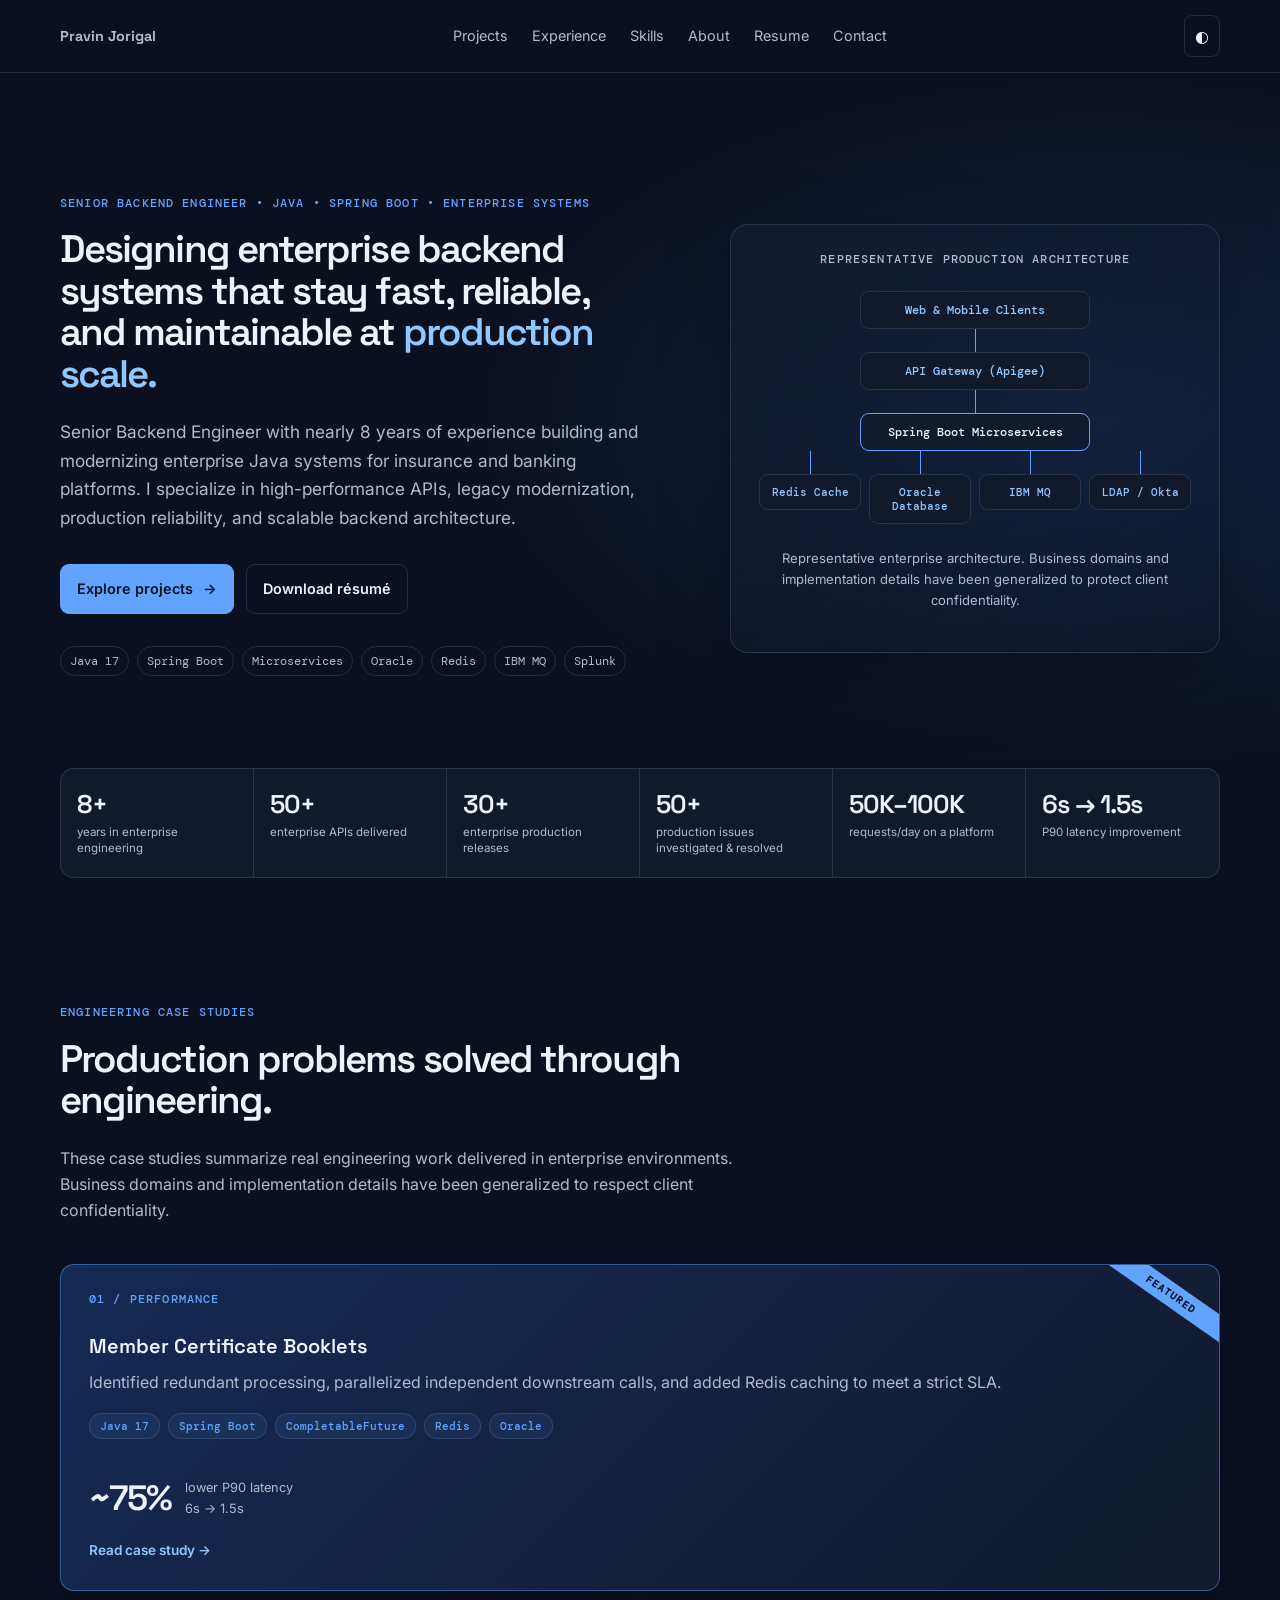
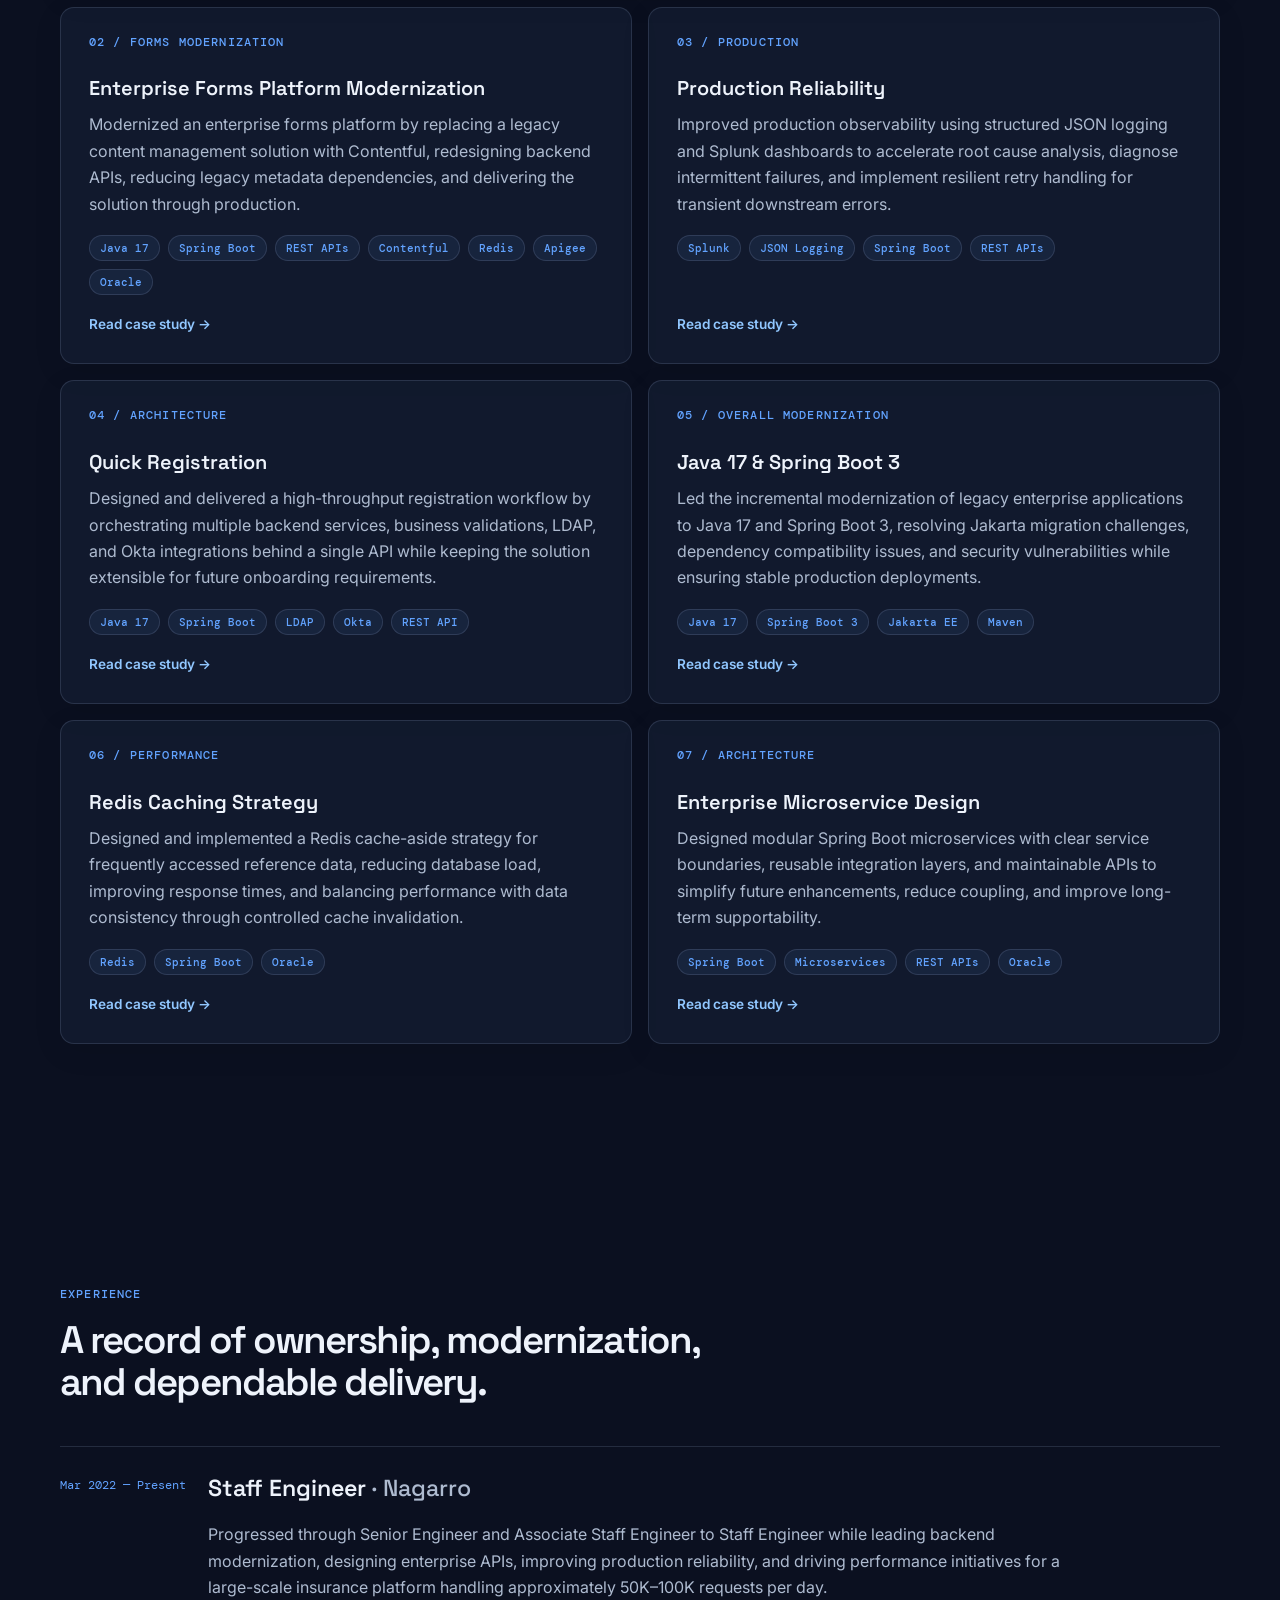
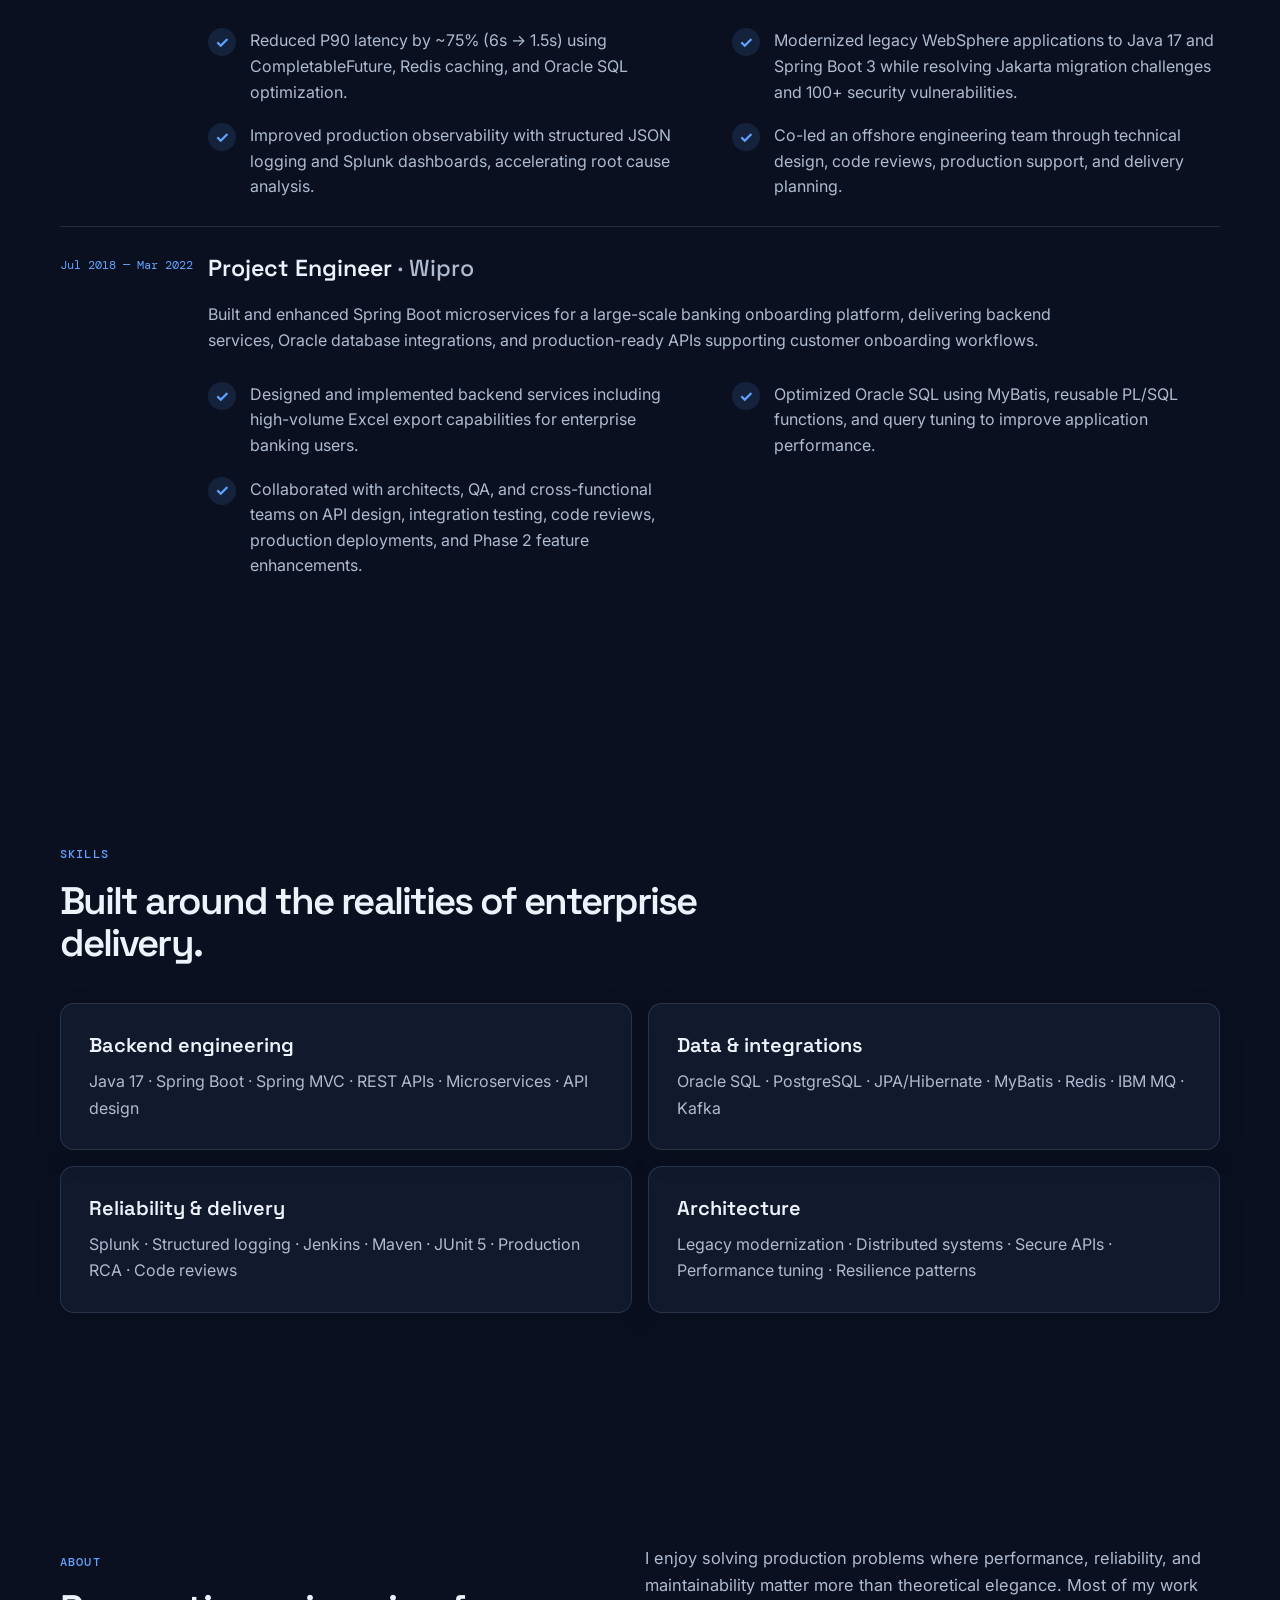
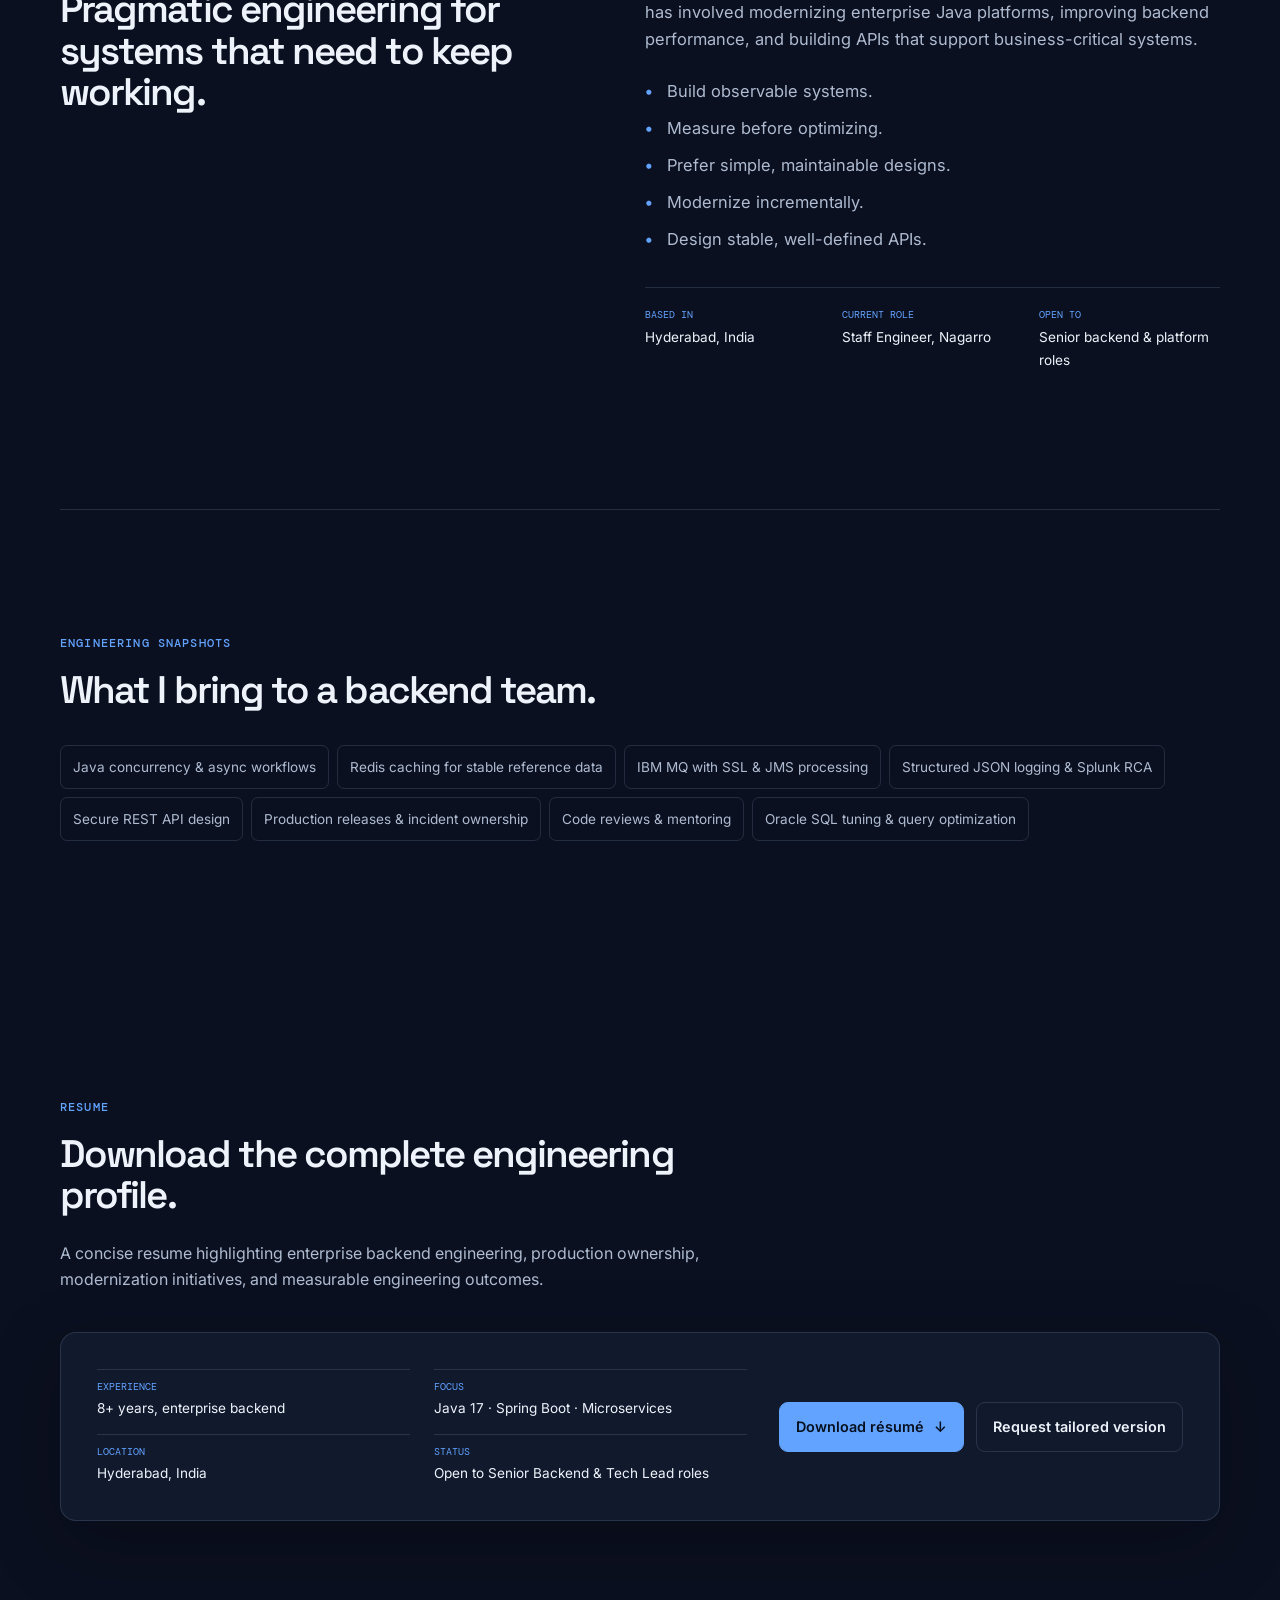
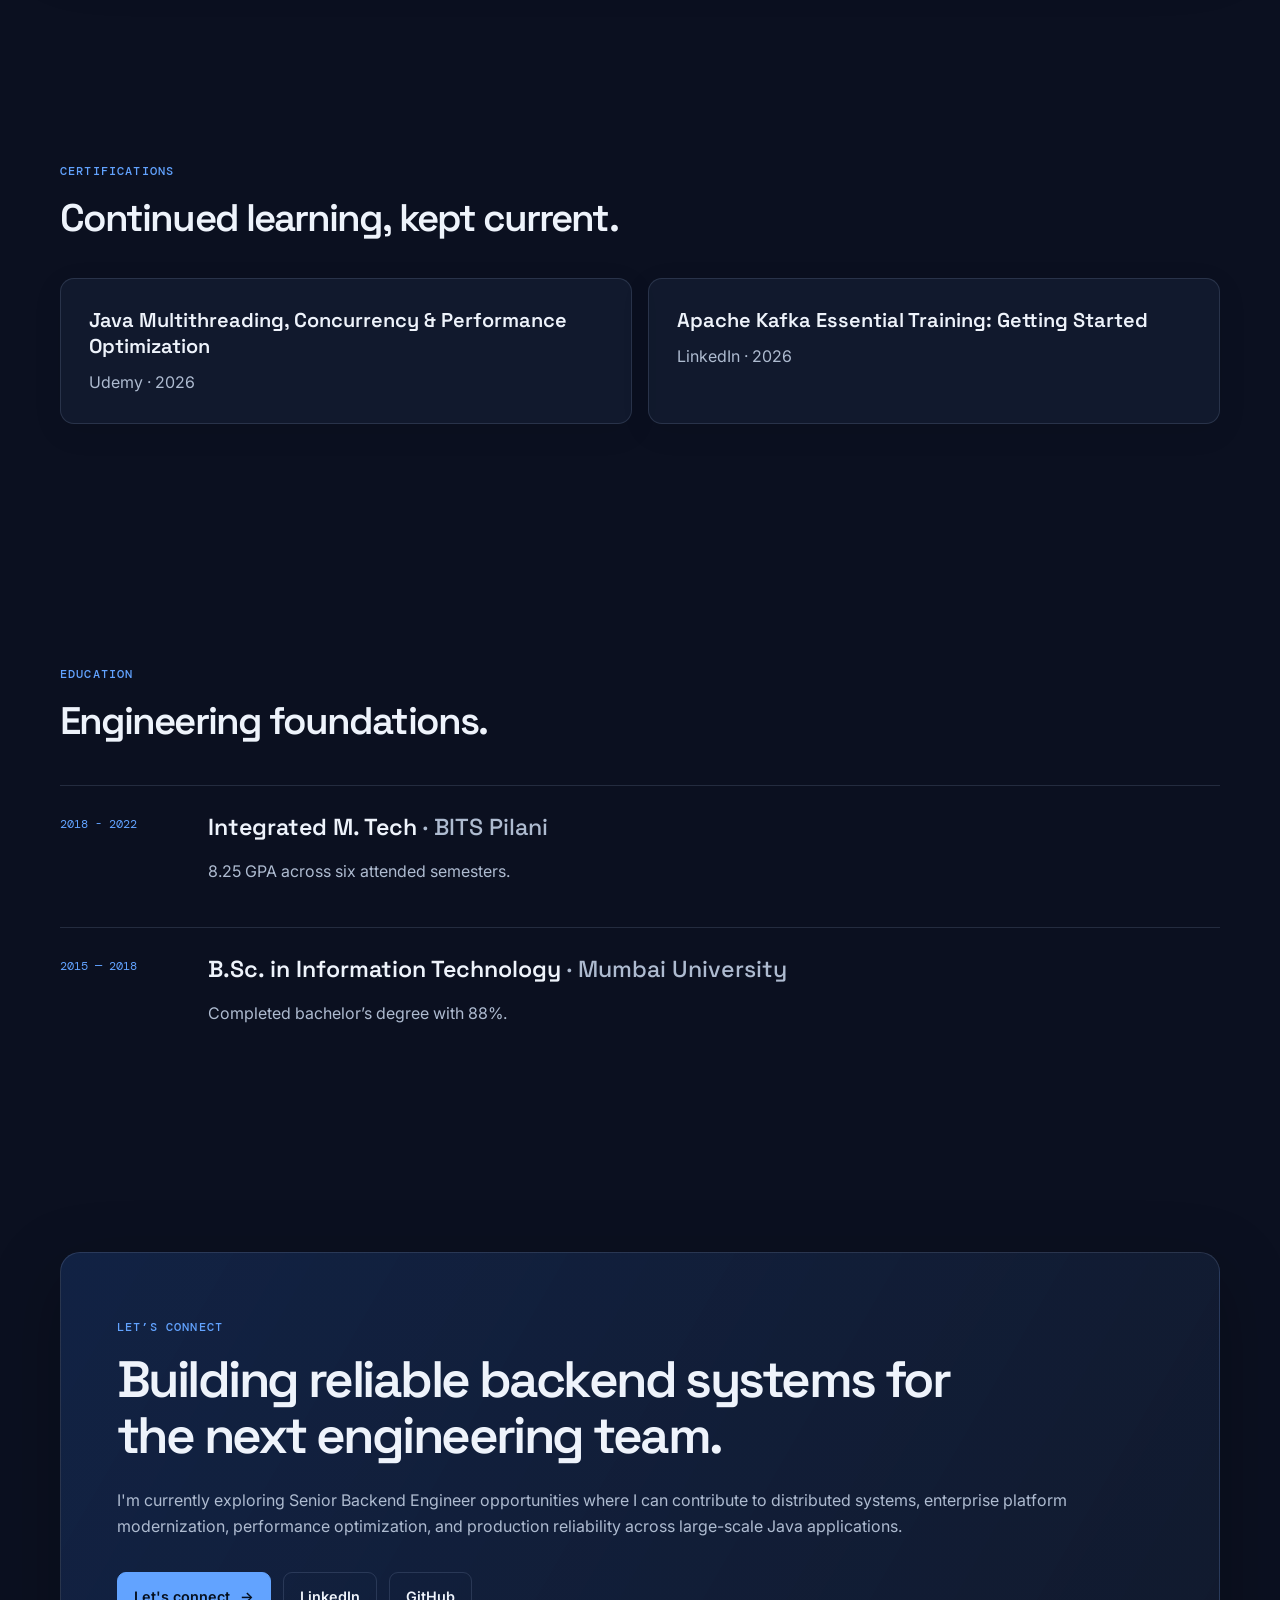
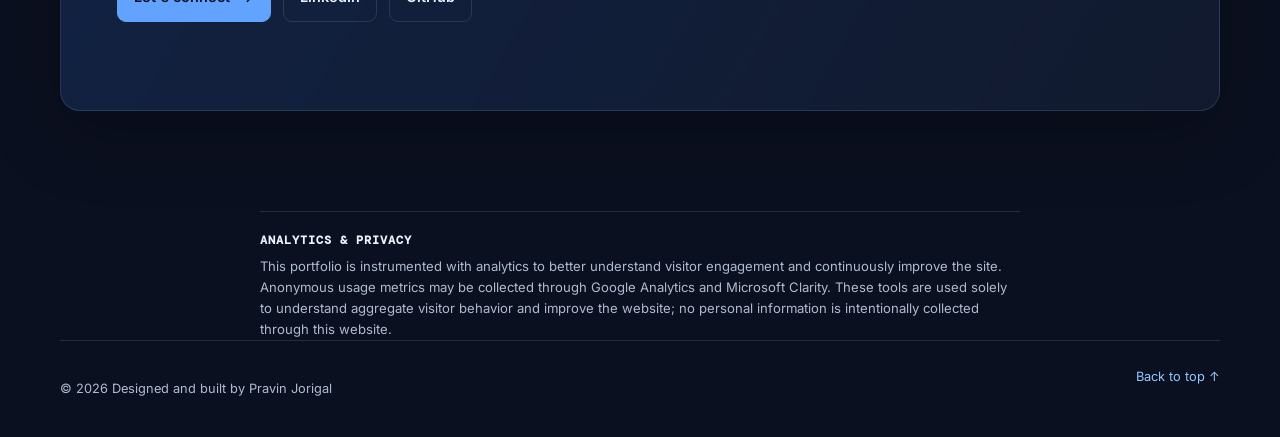
==== commit b5392237: "Added button and page level analytics" ====
--- a/index.html
+++ b/index.html
@@ -1,6 +1,24 @@
 <!doctype html>
 <html lang="en">
 <head>
+    <!-- Google tag (gtag.js) -->
+    <script async src="https://www.googletagmanager.com/gtag/js?id=G-LBNZE4SZ3R"></script>
+    <script>
+        window.dataLayer = window.dataLayer || [];
+        function gtag(){dataLayer.push(arguments);}
+        gtag('js', new Date());
+
+        gtag('config', 'G-LBNZE4SZ3R');
+    </script>
+
+    <script type="text/javascript">
+        (function(c,l,a,r,i,t,y){
+            c[a]=c[a]||function(){(c[a].q=c[a].q||[]).push(arguments)};
+            t=l.createElement(r);t.async=1;t.src="https://www.clarity.ms/tag/"+i;
+            y=l.getElementsByTagName(r)[0];y.parentNode.insertBefore(t,y);
+        })(window, document, "clarity", "script", "xumeysewhf");
+    </script>
+
     <meta charset="utf-8">
     <meta name="viewport" content="width=device-width, initial-scale=1">
     <meta name="description"
@@ -49,7 +67,8 @@
                 modernization, production reliability, and scalable backend architecture.
             </p>
             <div class="actions"><a class="button primary" href="#projects">Explore projects <span>→</span></a><a
-                    class="button quiet" id="hero-resume" href="assets/documents/Pravin_Resume.pdf" download>Download
+                    class="button quiet" id="hero-resume" href="assets/documents/Pravin_Resume.pdf" download
+                    onclick="trackResumeDownload()">Download
                 résumé</a></div>
             <ul class="hero-tags" aria-label="Core technologies">
                 <li>Java 17</li>
@@ -194,7 +213,8 @@
         <div class="resume-card reveal">
             <dl class="resume-summary" id="resume-summary"></dl>
             <div class="actions"><a class="button primary" id="resume-download"
-                href="assets/documents/Pravin_Resume.pdf" download>Download résumé
+                                    href="assets/documents/Pravin_Resume.pdf" download
+                                    onclick="trackResumeDownload()">Download résumé
                 <span>↓</span></a>
                 <a class="button quiet"
                    href="mailto:jorigalpravin@gmail.com?subject=Resume%20Request">
@@ -227,15 +247,27 @@
         </p>
         <div class="actions" id="social-container"><a class="button primary placeholder-email"
                                                       id="contact-email"
-                                                      href="mailto:jorigalpravin@gmail.com?subject=Senior%20Backend%20Engineer%20Opportunity">
+                                                      href="mailto:jorigalpravin@gmail.com?subject=Senior%20Backend%20Engineer%20Opportunity"
+                                                      onclick="trackEmail()">
             Let's connect <span>→</span>
         </a><a class="button quiet placeholder-linkedin" id="contact-linkedin"
-               href="https://linkedin.com/in/pravinjorigal">LinkedIn</a><a
-                class="button quiet placeholder-github" id="contact-github" href="https://github.com/pravinjorigal">GitHub</a>
+               href="https://linkedin.com/in/pravinjorigal" onclick="trackLinkedIn()">LinkedIn</a><a
+                class="button quiet placeholder-github" id="contact-github" href="https://github.com/pravinjorigal"
+                onclick="trackGitHub()">GitHub</a>
         </div>
     </section>
 </main>
-<footer class="footer shell"><p>© <span class="year"></span> Designed and built by Pravin Jorigal</p><a href="#top">Back to top ↑</a></footer>
+<div class="analytics-disclaimer">
+    <strong>Analytics & Privacy</strong>
+    <p>
+        This portfolio is instrumented with analytics to better understand visitor engagement and continuously improve
+        the site. Anonymous usage metrics may be collected through Google Analytics and Microsoft Clarity. These tools
+        are used solely to understand aggregate visitor behavior and improve the website; no personal information is
+        intentionally collected through this website.
+    </p>
+</div>
+<footer class="footer shell"><p>© <span class="year"></span> Designed and built by Pravin Jorigal</p><a href="#top">Back
+    to top ↑</a></footer>
 <script src="script.js"></script>
 </body>
 </html>
--- a/style.css
+++ b/style.css
@@ -416,22 +416,22 @@
 
 .timeline li {
     display: grid;
-    grid-template-columns:120px minmax(0,1fr);
+    grid-template-columns:120px minmax(0, 1fr);
     gap: 28px;
     padding: 26px 0;
     border-top: 1px solid var(--line);
 }
 
 .period {
-    margin-top:4px;
-    color:var(--accent);
-    font:.75rem "DM Mono";
-    white-space:nowrap;
+    margin-top: 4px;
+    color: var(--accent);
+    font: .75rem "DM Mono";
+    white-space: nowrap;
 }
 
 .timeline h3 {
-    margin:0 0 12px;
-    font:600 1.45rem "Space Grotesk";
+    margin: 0 0 12px;
+    font: 600 1.45rem "Space Grotesk";
 }
 
 .timeline h3 span {
@@ -444,41 +444,41 @@
     color: var(--muted);
 }
 
-.experience-summary{
-    margin:18px 0 28px;
-}
-
-.experience-highlights{
-    display:grid;
-    grid-template-columns:repeat(2,minmax(0,1fr));
-    gap:18px 36px;
-}
-
-.highlight{
-    display:flex;
-    align-items:flex-start;
-    gap:14px;
-}
-
-.highlight-icon{
-    flex:none;
-    width:28px;
-    height:28px;
-
-    display:grid;
-    place-items:center;
-
-    border-radius:50%;
-    background:rgba(98,163,255,.12);
-
-    color:var(--accent);
-
-    font-weight:700;
-}
-
-.highlight p{
-    margin:0;
-    line-height:1.6;
+.experience-summary {
+    margin: 18px 0 28px;
+}
+
+.experience-highlights {
+    display: grid;
+    grid-template-columns:repeat(2, minmax(0, 1fr));
+    gap: 18px 36px;
+}
+
+.highlight {
+    display: flex;
+    align-items: flex-start;
+    gap: 14px;
+}
+
+.highlight-icon {
+    flex: none;
+    width: 28px;
+    height: 28px;
+
+    display: grid;
+    place-items: center;
+
+    border-radius: 50%;
+    background: rgba(98, 163, 255, .12);
+
+    color: var(--accent);
+
+    font-weight: 700;
+}
+
+.highlight p {
+    margin: 0;
+    line-height: 1.6;
 }
 
 .timeline ul, .case-content ul {
@@ -827,16 +827,16 @@
     }
 
     .timeline li,
-    .case-content{
+    .case-content {
         grid-template-columns:1fr;
-        gap:20px;
-    }
-
-    .timeline ul{
+        gap: 20px;
+    }
+
+    .timeline ul {
         grid-template-columns:1fr;
     }
 
-    .experience-highlights{
+    .experience-highlights {
         grid-template-columns:1fr;
     }
 
@@ -940,3 +940,26 @@
         width: 100%;
     }
 }
+
+.analytics-disclaimer {
+    max-width: 760px;
+    margin: 48px auto 0;
+    padding-top: 20px;
+    border-top: 1px solid var(--line);
+}
+
+.analytics-disclaimer p {
+    margin: 0;
+    font-size: 0.82rem;
+    line-height: 1.6;
+    color: var(--muted);
+}
+
+.analytics-disclaimer strong{
+    display:block;
+    margin-bottom:8px;
+    color:var(--text);
+    font:600 .78rem "DM Mono";
+    text-transform:uppercase;
+    letter-spacing:.08em;
+}
